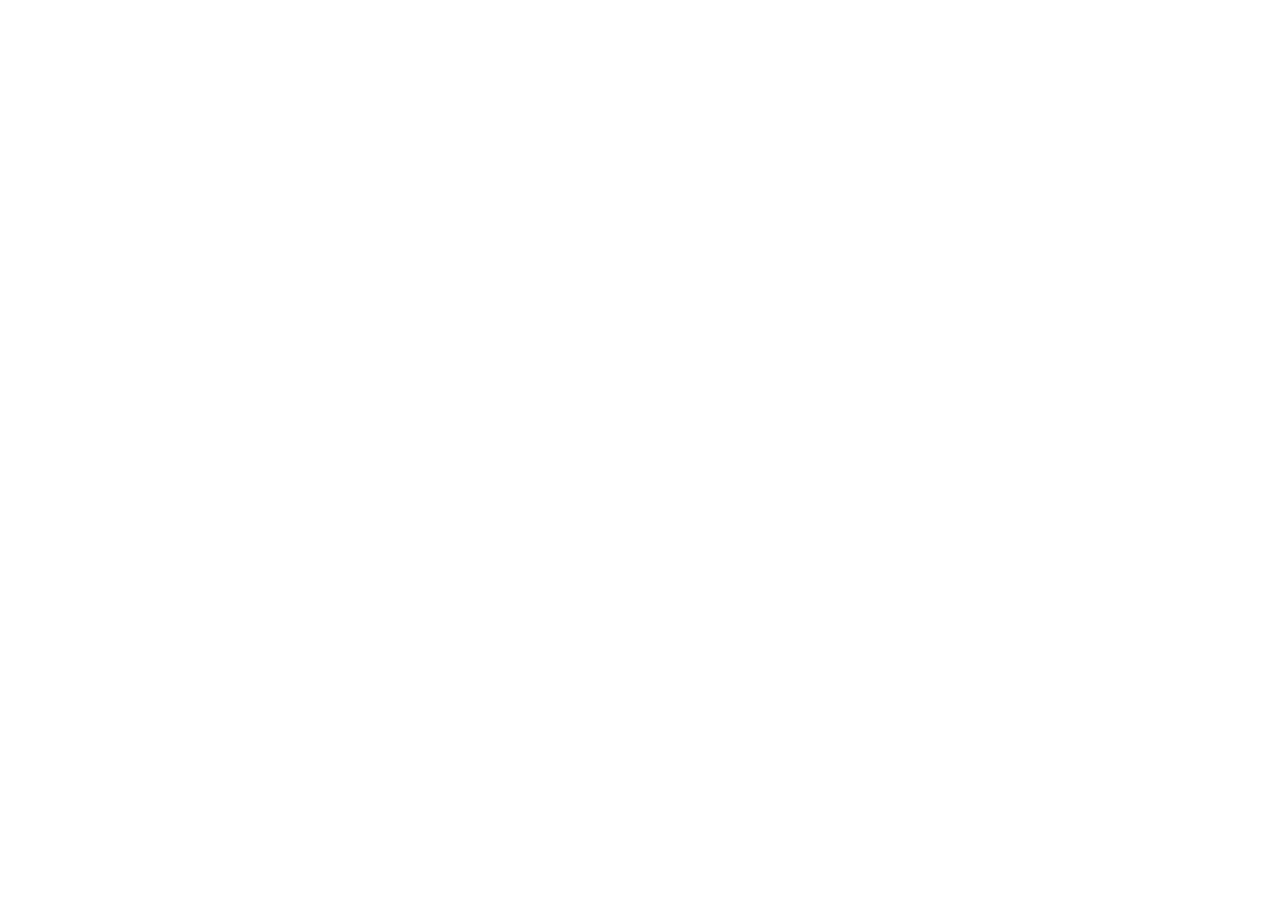
==== docs/index.html @ ecd11b98 "update with docs" ====
<!doctype html>
<html lang="en">

<head>
    <meta charset="utf-8" />
    <meta name="viewport" content="width=device-width,initial-scale=1,shrink-to-fit=no" />
    <meta name="theme-color" content="#000000" />
    <link rel="manifest" href="./me/manifest.json" />
    <link href="https://fonts.googleapis.com/css?family=Quicksand:300,400,500,700" rel="stylesheet">
    <link href="https://fonts.googleapis.com/css?family=Playfair+Display:400,400i,700" rel="stylesheet">
    <link rel="stylesheet" href="./me/css/animate.css">
    <link rel="stylesheet" href="./me/css/icomoon.css">
    <link rel="stylesheet" href="./me/css/bootstrap.css">
    <link rel="stylesheet" href="./me/css/flexslider.css">
    <link rel="stylesheet" href="./me/fonts/flaticon/font/flaticon.css">
    <link rel="stylesheet" href="./me/css/owl.carousel.min.css">
    <link rel="stylesheet" href="./me/css/owl.theme.default.min.css">
    <link rel="stylesheet" href="./me/css/style.css">
    <script src="./me/js/modernizr-2.6.2.min.js"></script>
    <!--[if lt IE 9]>
    <script src="js/respond.min.js"></script>
    <![endif]-->
    <title>Hello!!</title>
    <link href="./me/static/css/main.dbc4bf49.chunk.css" rel="stylesheet">
</head>

<body><noscript>You need to enable JavaScript to run this app.</noscript>
    <div id="root"></div>
    <script src="./me/js/jquery.min.js"></script>
    <script src="./me/js/jquery.easing.1.3.js"></script>
    <script src="./me/js/bootstrap.min.js"></script>
    <script src="./me/js/jquery.waypoints.min.js"></script>
    <script src="./me/js/jquery.flexslider-min.js"></script>
    <script src="./me/js/owl.carousel.min.js"></script>
    <script src="./me/js/jquery.countTo.js"></script>
    <script src="./me/js/main.js"></script>
    <script>!function (l) { function e(e) { for (var r, t, n = e[0], o = e[1], u = e[2], f = 0, i = []; f < n.length; f++)t = n[f], p[t] && i.push(p[t][0]), p[t] = 0; for (r in o) Object.prototype.hasOwnProperty.call(o, r) && (l[r] = o[r]); for (s && s(e); i.length;)i.shift()(); return c.push.apply(c, u || []), a() } function a() { for (var e, r = 0; r < c.length; r++) { for (var t = c[r], n = !0, o = 1; o < t.length; o++) { var u = t[o]; 0 !== p[u] && (n = !1) } n && (c.splice(r--, 1), e = f(f.s = t[0])) } return e } var t = {}, p = { 1: 0 }, c = []; function f(e) { if (t[e]) return t[e].exports; var r = t[e] = { i: e, l: !1, exports: {} }; return l[e].call(r.exports, r, r.exports, f), r.l = !0, r.exports } f.m = l, f.c = t, f.d = function (e, r, t) { f.o(e, r) || Object.defineProperty(e, r, { enumerable: !0, get: t }) }, f.r = function (e) { "undefined" != typeof Symbol && Symbol.toStringTag && Object.defineProperty(e, Symbol.toStringTag, { value: "Module" }), Object.defineProperty(e, "__esModule", { value: !0 }) }, f.t = function (r, e) { if (1 & e && (r = f(r)), 8 & e) return r; if (4 & e && "object" == typeof r && r && r.__esModule) return r; var t = Object.create(null); if (f.r(t), Object.defineProperty(t, "default", { enumerable: !0, value: r }), 2 & e && "string" != typeof r) for (var n in r) f.d(t, n, function (e) { return r[e] }.bind(null, n)); return t }, f.n = function (e) { var r = e && e.__esModule ? function () { return e.default } : function () { return e }; return f.d(r, "a", r), r }, f.o = function (e, r) { return Object.prototype.hasOwnProperty.call(e, r) }, f.p = "/me/"; var r = window.webpackJsonp = window.webpackJsonp || [], n = r.push.bind(r); r.push = e, r = r.slice(); for (var o = 0; o < r.length; o++)e(r[o]); var s = n; a() }([])</script>
    <script src="./me/static/js/2.5ec21d73.chunk.js"></script>
    <script src="./me/static/js/main.76fc5dfa.chunk.js"></script>
</body>

</html>
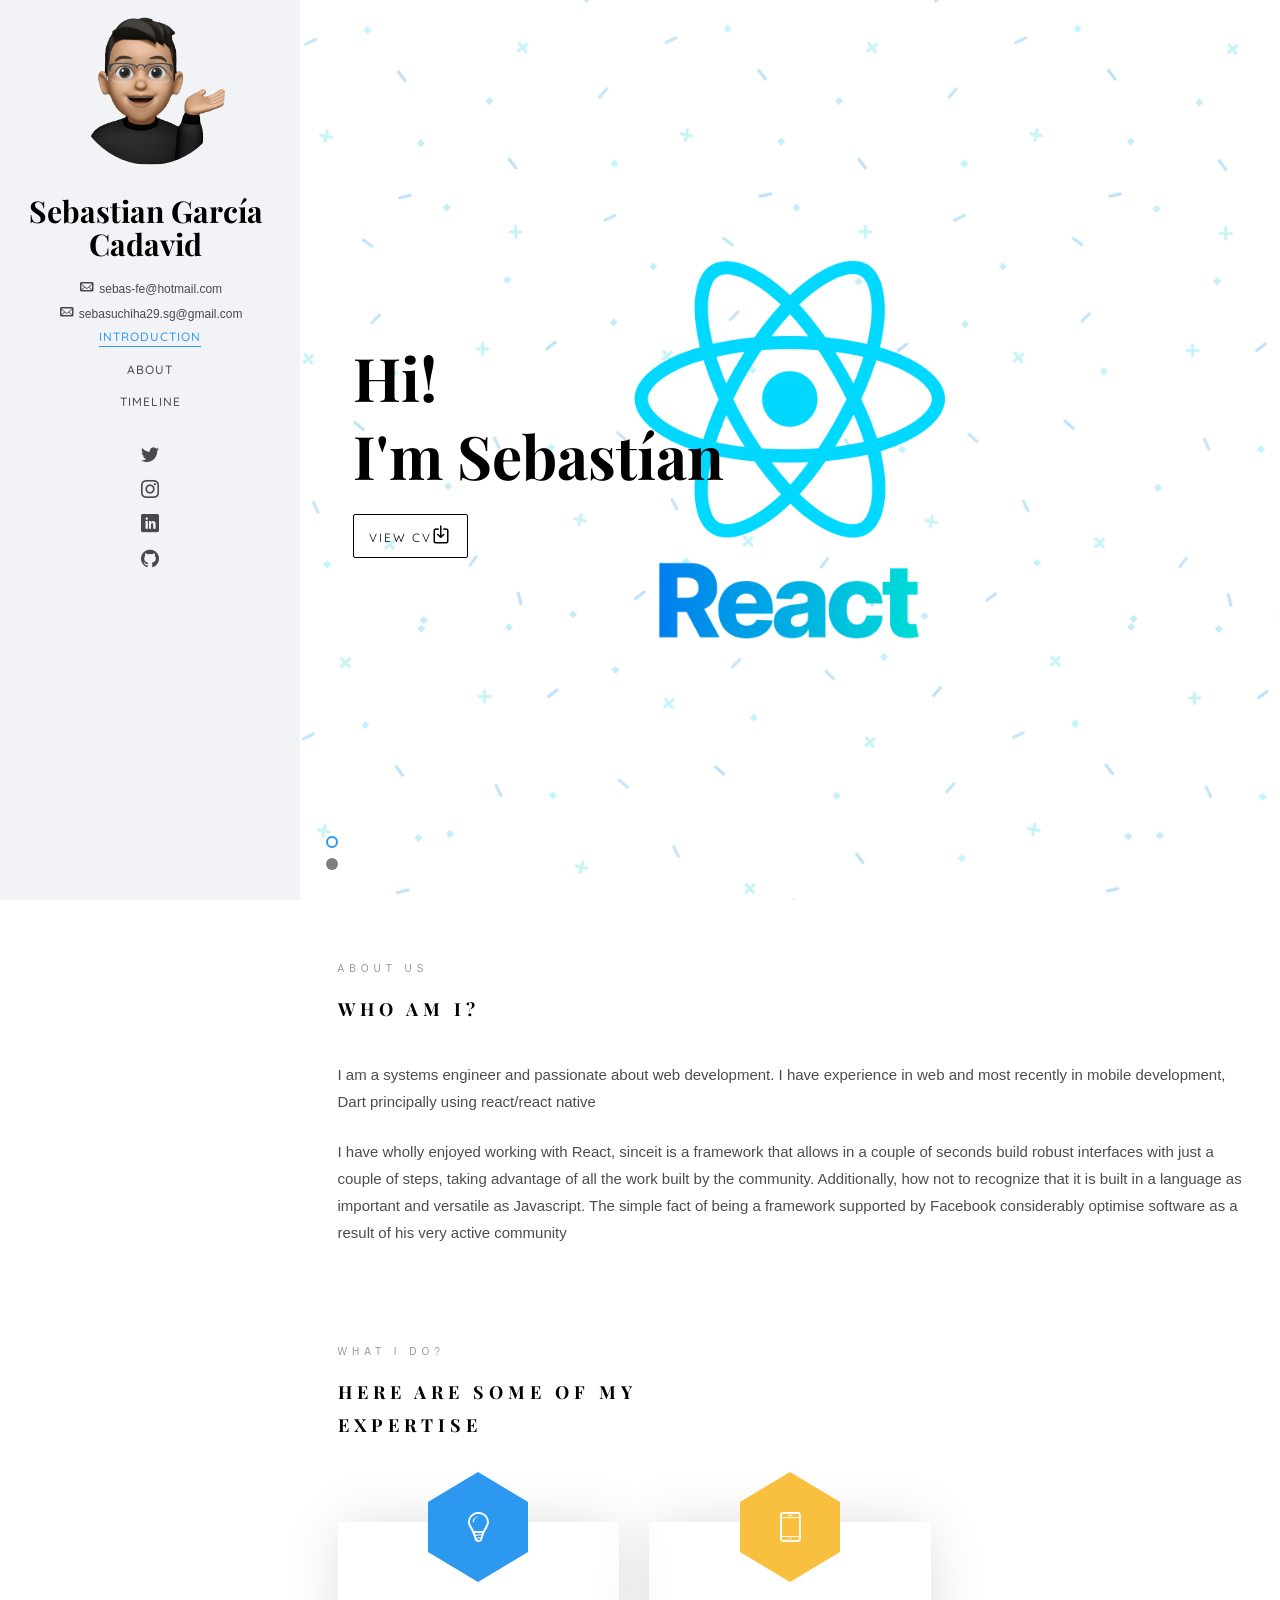
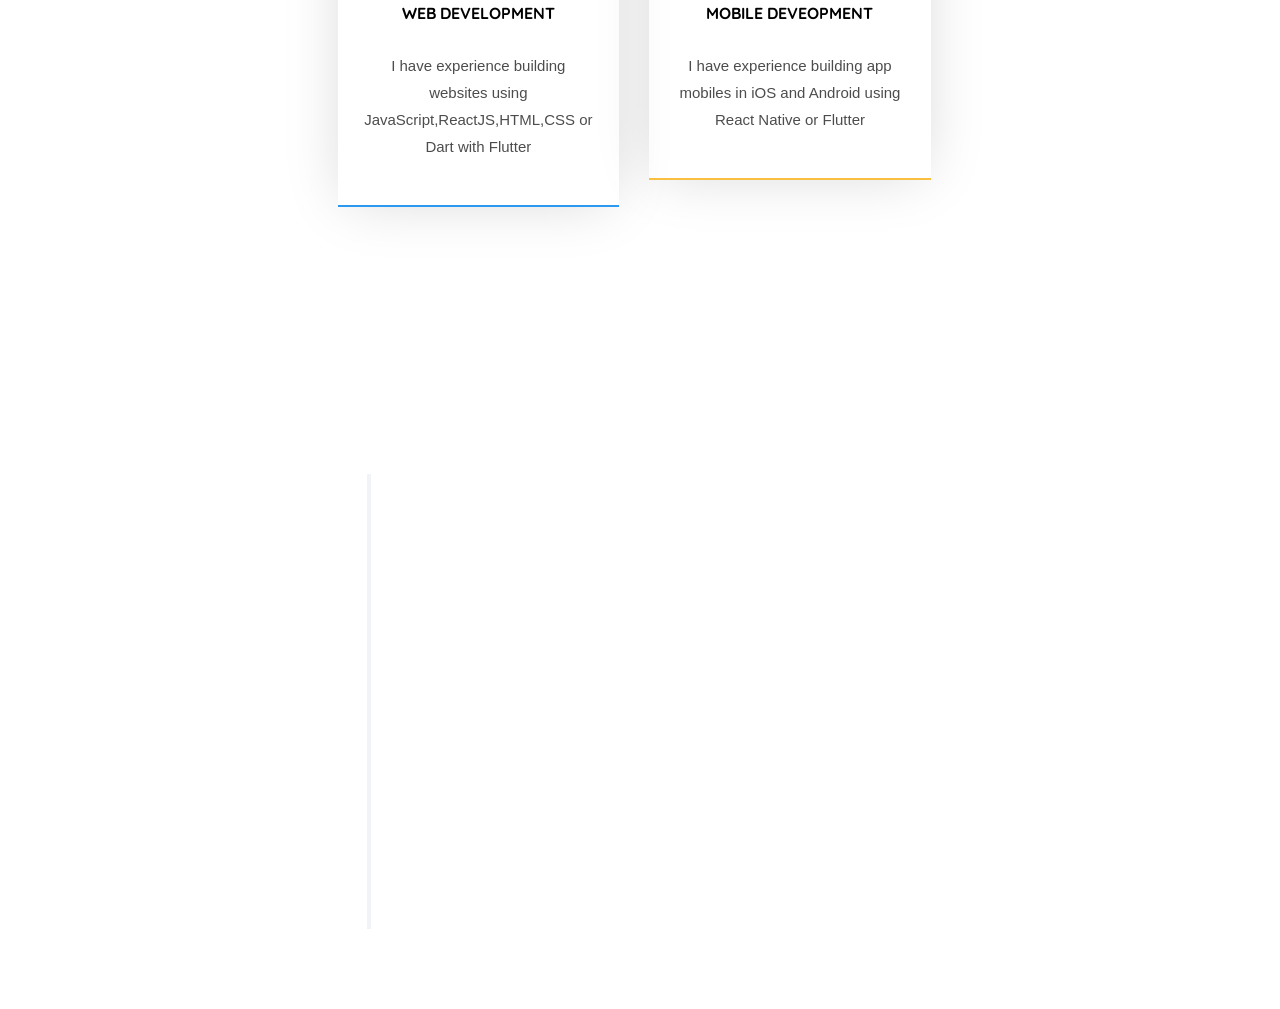
==== commit 25b6d0ff: "update manifest in docs" ====
--- a/docs/index.html
+++ b/docs/index.html
@@ -5,38 +5,38 @@
     <meta charset="utf-8" />
     <meta name="viewport" content="width=device-width,initial-scale=1,shrink-to-fit=no" />
     <meta name="theme-color" content="#000000" />
-    <link rel="manifest" href="./me/manifest.json" />
+    <link rel="manifest" href="./manifest.json" />
     <link href="https://fonts.googleapis.com/css?family=Quicksand:300,400,500,700" rel="stylesheet">
     <link href="https://fonts.googleapis.com/css?family=Playfair+Display:400,400i,700" rel="stylesheet">
-    <link rel="stylesheet" href="./me/css/animate.css">
-    <link rel="stylesheet" href="./me/css/icomoon.css">
-    <link rel="stylesheet" href="./me/css/bootstrap.css">
-    <link rel="stylesheet" href="./me/css/flexslider.css">
-    <link rel="stylesheet" href="./me/fonts/flaticon/font/flaticon.css">
-    <link rel="stylesheet" href="./me/css/owl.carousel.min.css">
-    <link rel="stylesheet" href="./me/css/owl.theme.default.min.css">
-    <link rel="stylesheet" href="./me/css/style.css">
-    <script src="./me/js/modernizr-2.6.2.min.js"></script>
+    <link rel="stylesheet" href="./css/animate.css">
+    <link rel="stylesheet" href="./css/icomoon.css">
+    <link rel="stylesheet" href="./css/bootstrap.css">
+    <link rel="stylesheet" href="./css/flexslider.css">
+    <!-- <link rel="stylesheet" href="./fonts/flaticon/font/flaticon.css"> -->
+    <link rel="stylesheet" href="./css/owl.carousel.min.css">
+    <link rel="stylesheet" href="./css/owl.theme.default.min.css">
+    <link rel="stylesheet" href="./css/style.css">
+    <script src="./js/modernizr-2.6.2.min.js"></script>
     <!--[if lt IE 9]>
     <script src="js/respond.min.js"></script>
     <![endif]-->
     <title>Hello!!</title>
-    <link href="./me/static/css/main.dbc4bf49.chunk.css" rel="stylesheet">
+    <link href="./static/css/main.dbc4bf49.chunk.css" rel="stylesheet">
 </head>
 
 <body><noscript>You need to enable JavaScript to run this app.</noscript>
     <div id="root"></div>
-    <script src="./me/js/jquery.min.js"></script>
-    <script src="./me/js/jquery.easing.1.3.js"></script>
-    <script src="./me/js/bootstrap.min.js"></script>
-    <script src="./me/js/jquery.waypoints.min.js"></script>
-    <script src="./me/js/jquery.flexslider-min.js"></script>
-    <script src="./me/js/owl.carousel.min.js"></script>
-    <script src="./me/js/jquery.countTo.js"></script>
-    <script src="./me/js/main.js"></script>
-    <script>!function (l) { function e(e) { for (var r, t, n = e[0], o = e[1], u = e[2], f = 0, i = []; f < n.length; f++)t = n[f], p[t] && i.push(p[t][0]), p[t] = 0; for (r in o) Object.prototype.hasOwnProperty.call(o, r) && (l[r] = o[r]); for (s && s(e); i.length;)i.shift()(); return c.push.apply(c, u || []), a() } function a() { for (var e, r = 0; r < c.length; r++) { for (var t = c[r], n = !0, o = 1; o < t.length; o++) { var u = t[o]; 0 !== p[u] && (n = !1) } n && (c.splice(r--, 1), e = f(f.s = t[0])) } return e } var t = {}, p = { 1: 0 }, c = []; function f(e) { if (t[e]) return t[e].exports; var r = t[e] = { i: e, l: !1, exports: {} }; return l[e].call(r.exports, r, r.exports, f), r.l = !0, r.exports } f.m = l, f.c = t, f.d = function (e, r, t) { f.o(e, r) || Object.defineProperty(e, r, { enumerable: !0, get: t }) }, f.r = function (e) { "undefined" != typeof Symbol && Symbol.toStringTag && Object.defineProperty(e, Symbol.toStringTag, { value: "Module" }), Object.defineProperty(e, "__esModule", { value: !0 }) }, f.t = function (r, e) { if (1 & e && (r = f(r)), 8 & e) return r; if (4 & e && "object" == typeof r && r && r.__esModule) return r; var t = Object.create(null); if (f.r(t), Object.defineProperty(t, "default", { enumerable: !0, value: r }), 2 & e && "string" != typeof r) for (var n in r) f.d(t, n, function (e) { return r[e] }.bind(null, n)); return t }, f.n = function (e) { var r = e && e.__esModule ? function () { return e.default } : function () { return e }; return f.d(r, "a", r), r }, f.o = function (e, r) { return Object.prototype.hasOwnProperty.call(e, r) }, f.p = "/me/"; var r = window.webpackJsonp = window.webpackJsonp || [], n = r.push.bind(r); r.push = e, r = r.slice(); for (var o = 0; o < r.length; o++)e(r[o]); var s = n; a() }([])</script>
-    <script src="./me/static/js/2.5ec21d73.chunk.js"></script>
-    <script src="./me/static/js/main.76fc5dfa.chunk.js"></script>
+    <script src="./js/jquery.min.js"></script>
+    <script src="./js/jquery.easing.1.3.js"></script>
+    <script src="./js/bootstrap.min.js"></script>
+    <script src="./js/jquery.waypoints.min.js"></script>
+    <script src="./js/jquery.flexslider-min.js"></script>
+    <script src="./js/owl.carousel.min.js"></script>
+    <script src="./js/jquery.countTo.js"></script>
+    <script src="./js/main.js"></script>
+    <script>!function (l) { function e(e) { for (var r, t, n = e[0], o = e[1], u = e[2], f = 0, i = []; f < n.length; f++)t = n[f], p[t] && i.push(p[t][0]), p[t] = 0; for (r in o) Object.prototype.hasOwnProperty.call(o, r) && (l[r] = o[r]); for (s && s(e); i.length;)i.shift()(); return c.push.apply(c, u || []), a() } function a() { for (var e, r = 0; r < c.length; r++) { for (var t = c[r], n = !0, o = 1; o < t.length; o++) { var u = t[o]; 0 !== p[u] && (n = !1) } n && (c.splice(r--, 1), e = f(f.s = t[0])) } return e } var t = {}, p = { 1: 0 }, c = []; function f(e) { if (t[e]) return t[e].exports; var r = t[e] = { i: e, l: !1, exports: {} }; return l[e].call(r.exports, r, r.exports, f), r.l = !0, r.exports } f.m = l, f.c = t, f.d = function (e, r, t) { f.o(e, r) || Object.defineProperty(e, r, { enumerable: !0, get: t }) }, f.r = function (e) { "undefined" != typeof Symbol && Symbol.toStringTag && Object.defineProperty(e, Symbol.toStringTag, { value: "Module" }), Object.defineProperty(e, "__esModule", { value: !0 }) }, f.t = function (r, e) { if (1 & e && (r = f(r)), 8 & e) return r; if (4 & e && "object" == typeof r && r && r.__esModule) return r; var t = Object.create(null); if (f.r(t), Object.defineProperty(t, "default", { enumerable: !0, value: r }), 2 & e && "string" != typeof r) for (var n in r) f.d(t, n, function (e) { return r[e] }.bind(null, n)); return t }, f.n = function (e) { var r = e && e.__esModule ? function () { return e.default } : function () { return e }; return f.d(r, "a", r), r }, f.o = function (e, r) { return Object.prototype.hasOwnProperty.call(e, r) }, f.p = "./"; var r = window.webpackJsonp = window.webpackJsonp || [], n = r.push.bind(r); r.push = e, r = r.slice(); for (var o = 0; o < r.length; o++)e(r[o]); var s = n; a() }([])</script>
+    <script src="./static/js/2.5ec21d73.chunk.js"></script>
+    <script src="./static/js/main.ce5d1dcb.chunk.js"></script>
 </body>
 
 </html>
--- a/docs/css/icomoon.css
+++ b/docs/css/icomoon.css
@@ -0,0 +1,1792 @@
+@font-face {
+  font-family: 'icomoon';
+  src:  url('fonts/icomoon.eot?6py85u');
+  src:  url('fonts/icomoon.eot?6py85u#iefix') format('embedded-opentype'),
+    url('fonts/icomoon.ttf?6py85u') format('truetype'),
+    url('fonts/icomoon.woff?6py85u') format('woff'),
+    url('fonts/icomoon.svg?6py85u#icomoon') format('svg');
+  font-weight: normal;
+  font-style: normal;
+}
+
+[class^="icon-"], [class*=" icon-"] {
+  /* use !important to prevent issues with browser extensions that change fonts */
+  font-family: 'icomoon' !important;
+  speak: none;
+  font-style: normal;
+  font-size: large;
+  font-weight: normal;
+  font-variant: normal;
+  text-transform: none;
+  line-height: 1;
+
+  /* Better Font Rendering =========== */
+  -webkit-font-smoothing: antialiased;
+  -moz-osx-font-smoothing: grayscale;
+}
+
+.icon-times:before {
+  content: "\e930";
+}
+.icon-tick:before {
+  content: "\e931";
+}
+.icon-plus:before {
+  content: "\e932";
+}
+.icon-minus:before {
+  content: "\e933";
+}
+.icon-equals:before {
+  content: "\e934";
+}
+.icon-divide:before {
+  content: "\e935";
+}
+.icon-chevron-right:before {
+  content: "\e936";
+}
+.icon-chevron-left:before {
+  content: "\e937";
+}
+.icon-arrow-right-thick:before {
+  content: "\e938";
+}
+.icon-arrow-left-thick:before {
+  content: "\e939";
+}
+.icon-th-small:before {
+  content: "\e93a";
+}
+.icon-th-menu:before {
+  content: "\e93b";
+}
+.icon-th-list:before {
+  content: "\e93c";
+}
+.icon-th-large:before {
+  content: "\e93d";
+}
+.icon-home:before {
+  content: "\e93e";
+}
+.icon-arrow-forward:before {
+  content: "\e93f";
+}
+.icon-arrow-back:before {
+  content: "\e940";
+}
+.icon-rss:before {
+  content: "\e941";
+}
+.icon-location:before {
+  content: "\e942";
+}
+.icon-link:before {
+  content: "\e943";
+}
+.icon-image:before {
+  content: "\e944";
+}
+.icon-arrow-up-thick:before {
+  content: "\e945";
+}
+.icon-arrow-down-thick:before {
+  content: "\e946";
+}
+.icon-starburst:before {
+  content: "\e947";
+}
+.icon-starburst-outline:before {
+  content: "\e948";
+}
+.icon-star3:before {
+  content: "\e949";
+}
+.icon-flow-children:before {
+  content: "\e94a";
+}
+.icon-export:before {
+  content: "\e94b";
+}
+.icon-delete2:before {
+  content: "\e94c";
+}
+.icon-delete-outline:before {
+  content: "\e94d";
+}
+.icon-cloud-storage:before {
+  content: "\e94e";
+}
+.icon-wi-fi:before {
+  content: "\e94f";
+}
+.icon-heart:before {
+  content: "\e950";
+}
+.icon-flash:before {
+  content: "\e951";
+}
+.icon-cancel:before {
+  content: "\e952";
+}
+.icon-backspace:before {
+  content: "\e953";
+}
+.icon-attachment:before {
+  content: "\e954";
+}
+.icon-arrow-move:before {
+  content: "\e955";
+}
+.icon-warning:before {
+  content: "\e956";
+}
+.icon-user:before {
+  content: "\e957";
+}
+.icon-radar:before {
+  content: "\e958";
+}
+.icon-lock-open:before {
+  content: "\e959";
+}
+.icon-lock-closed:before {
+  content: "\e95a";
+}
+.icon-location-arrow:before {
+  content: "\e95b";
+}
+.icon-info:before {
+  content: "\e95c";
+}
+.icon-user-delete:before {
+  content: "\e95d";
+}
+.icon-user-add:before {
+  content: "\e95e";
+}
+.icon-media-pause:before {
+  content: "\e95f";
+}
+.icon-group:before {
+  content: "\e960";
+}
+.icon-chart-pie:before {
+  content: "\e961";
+}
+.icon-chart-line:before {
+  content: "\e962";
+}
+.icon-chart-bar:before {
+  content: "\e963";
+}
+.icon-chart-area:before {
+  content: "\e964";
+}
+.icon-video:before {
+  content: "\e965";
+}
+.icon-point-of-interest:before {
+  content: "\e966";
+}
+.icon-infinity:before {
+  content: "\e967";
+}
+.icon-globe:before {
+  content: "\e968";
+}
+.icon-eye:before {
+  content: "\e969";
+}
+.icon-cog:before {
+  content: "\e96a";
+}
+.icon-camera:before {
+  content: "\e96b";
+}
+.icon-upload:before {
+  content: "\e96c";
+}
+.icon-scissors:before {
+  content: "\e96d";
+}
+.icon-refresh:before {
+  content: "\e96e";
+}
+.icon-pin:before {
+  content: "\e96f";
+}
+.icon-key:before {
+  content: "\e970";
+}
+.icon-info-large:before {
+  content: "\e971";
+}
+.icon-eject:before {
+  content: "\e972";
+}
+.icon-download:before {
+  content: "\e973";
+}
+.icon-zoom:before {
+  content: "\e974";
+}
+.icon-zoom-out:before {
+  content: "\e975";
+}
+.icon-zoom-in:before {
+  content: "\e976";
+}
+.icon-sort-numerically:before {
+  content: "\e977";
+}
+.icon-sort-alphabetically:before {
+  content: "\e978";
+}
+.icon-input-checked:before {
+  content: "\e979";
+}
+.icon-calender:before {
+  content: "\e97a";
+}
+.icon-world2:before {
+  content: "\e97b";
+}
+.icon-notes:before {
+  content: "\e97c";
+}
+.icon-code:before {
+  content: "\e97d";
+}
+.icon-arrow-sync:before {
+  content: "\e97e";
+}
+.icon-arrow-shuffle:before {
+  content: "\e97f";
+}
+.icon-arrow-repeat:before {
+  content: "\e980";
+}
+.icon-arrow-minimise:before {
+  content: "\e981";
+}
+.icon-arrow-maximise:before {
+  content: "\e982";
+}
+.icon-arrow-loop:before {
+  content: "\e983";
+}
+.icon-anchor:before {
+  content: "\e984";
+}
+.icon-spanner:before {
+  content: "\e985";
+}
+.icon-puzzle:before {
+  content: "\e986";
+}
+.icon-power:before {
+  content: "\e987";
+}
+.icon-plane:before {
+  content: "\e988";
+}
+.icon-pi:before {
+  content: "\e989";
+}
+.icon-phone:before {
+  content: "\e98a";
+}
+.icon-microphone2:before {
+  content: "\e98b";
+}
+.icon-media-rewind:before {
+  content: "\e98c";
+}
+.icon-flag:before {
+  content: "\e98d";
+}
+.icon-adjust-brightness:before {
+  content: "\e98e";
+}
+.icon-waves:before {
+  content: "\e98f";
+}
+.icon-social-twitter:before {
+  content: "\e990";
+}
+.icon-social-facebook:before {
+  content: "\e991";
+}
+.icon-social-dribbble:before {
+  content: "\e992";
+}
+.icon-media-stop:before {
+  content: "\e993";
+}
+.icon-media-record:before {
+  content: "\e994";
+}
+.icon-media-play:before {
+  content: "\e995";
+}
+.icon-media-fast-forward:before {
+  content: "\e996";
+}
+.icon-media-eject:before {
+  content: "\e997";
+}
+.icon-social-vimeo:before {
+  content: "\e998";
+}
+.icon-social-tumbler:before {
+  content: "\e999";
+}
+.icon-social-skype:before {
+  content: "\e99a";
+}
+.icon-social-pinterest:before {
+  content: "\e99b";
+}
+.icon-social-linkedin:before {
+  content: "\e99c";
+}
+.icon-social-last-fm:before {
+  content: "\e99d";
+}
+.icon-social-github:before {
+  content: "\e99e";
+}
+.icon-social-flickr:before {
+  content: "\e99f";
+}
+.icon-at:before {
+  content: "\e9a0";
+}
+.icon-times-outline:before {
+  content: "\e9a1";
+}
+.icon-plus-outline:before {
+  content: "\e9a2";
+}
+.icon-minus-outline:before {
+  content: "\e9a3";
+}
+.icon-tick-outline:before {
+  content: "\e9a4";
+}
+.icon-th-large-outline:before {
+  content: "\e9a5";
+}
+.icon-equals-outline:before {
+  content: "\e9a6";
+}
+.icon-divide-outline:before {
+  content: "\e9a7";
+}
+.icon-chevron-right-outline:before {
+  content: "\e9a8";
+}
+.icon-chevron-left-outline:before {
+  content: "\e9a9";
+}
+.icon-arrow-right-outline:before {
+  content: "\e9aa";
+}
+.icon-arrow-left-outline:before {
+  content: "\e9ab";
+}
+.icon-th-small-outline:before {
+  content: "\e9ac";
+}
+.icon-th-menu-outline:before {
+  content: "\e9ad";
+}
+.icon-th-list-outline:before {
+  content: "\e9ae";
+}
+.icon-news2:before {
+  content: "\e9b1";
+}
+.icon-home-outline:before {
+  content: "\e9b2";
+}
+.icon-arrow-up-outline:before {
+  content: "\e9b3";
+}
+.icon-arrow-forward-outline:before {
+  content: "\e9b4";
+}
+.icon-arrow-down-outline:before {
+  content: "\e9b5";
+}
+.icon-arrow-back-outline:before {
+  content: "\e9b6";
+}
+.icon-trash3:before {
+  content: "\e9b7";
+}
+.icon-rss-outline:before {
+  content: "\e9b8";
+}
+.icon-message:before {
+  content: "\e9b9";
+}
+.icon-location-outline:before {
+  content: "\e9ba";
+}
+.icon-link-outline:before {
+  content: "\e9bb";
+}
+.icon-image-outline:before {
+  content: "\e9bc";
+}
+.icon-export-outline:before {
+  content: "\e9bd";
+}
+.icon-cross:before {
+  content: "\e9be";
+}
+.icon-wi-fi-outline:before {
+  content: "\e9bf";
+}
+.icon-star-outline:before {
+  content: "\e9c0";
+}
+.icon-media-pause-outline:before {
+  content: "\e9c1";
+}
+.icon-mail:before {
+  content: "\e9c2";
+}
+.icon-heart-outline:before {
+  content: "\e9c3";
+}
+.icon-flash-outline:before {
+  content: "\e9c4";
+}
+.icon-cancel-outline:before {
+  content: "\e9c5";
+}
+.icon-beaker:before {
+  content: "\e9c6";
+}
+.icon-arrow-move-outline:before {
+  content: "\e9c7";
+}
+.icon-watch2:before {
+  content: "\e9c8";
+}
+.icon-warning-outline:before {
+  content: "\e9c9";
+}
+.icon-time:before {
+  content: "\e9ca";
+}
+.icon-radar-outline:before {
+  content: "\e9cb";
+}
+.icon-lock-open-outline:before {
+  content: "\e9cc";
+}
+.icon-location-arrow-outline:before {
+  content: "\e9cd";
+}
+.icon-info-outline:before {
+  content: "\e9ce";
+}
+.icon-backspace-outline:before {
+  content: "\e9cf";
+}
+.icon-attachment-outline:before {
+  content: "\e9d0";
+}
+.icon-user-outline:before {
+  content: "\e9d1";
+}
+.icon-user-delete-outline:before {
+  content: "\e9d2";
+}
+.icon-user-add-outline:before {
+  content: "\e9d3";
+}
+.icon-lock-closed-outline:before {
+  content: "\e9d4";
+}
+.icon-group-outline:before {
+  content: "\e9d5";
+}
+.icon-chart-pie-outline:before {
+  content: "\e9d6";
+}
+.icon-chart-line-outline:before {
+  content: "\e9d7";
+}
+.icon-chart-bar-outline:before {
+  content: "\e9d8";
+}
+.icon-chart-area-outline:before {
+  content: "\e9d9";
+}
+.icon-video-outline:before {
+  content: "\e9da";
+}
+.icon-point-of-interest-outline:before {
+  content: "\e9db";
+}
+.icon-map:before {
+  content: "\e9dc";
+}
+.icon-key-outline:before {
+  content: "\e9dd";
+}
+.icon-infinity-outline:before {
+  content: "\e9de";
+}
+.icon-globe-outline:before {
+  content: "\e9df";
+}
+.icon-eye-outline:before {
+  content: "\e9e0";
+}
+.icon-cog-outline:before {
+  content: "\e9e1";
+}
+.icon-camera-outline:before {
+  content: "\e9e2";
+}
+.icon-upload-outline:before {
+  content: "\e9e3";
+}
+.icon-support:before {
+  content: "\e9e4";
+}
+.icon-scissors-outline:before {
+  content: "\e9e5";
+}
+.icon-refresh-outline:before {
+  content: "\e9e6";
+}
+.icon-info-large-outline:before {
+  content: "\e9e7";
+}
+.icon-eject-outline:before {
+  content: "\e9e8";
+}
+.icon-download-outline:before {
+  content: "\e9e9";
+}
+.icon-battery-mid:before {
+  content: "\e9ea";
+}
+.icon-battery-low:before {
+  content: "\e9eb";
+}
+.icon-battery-high:before {
+  content: "\e9ec";
+}
+.icon-zoom-outline:before {
+  content: "\e9ed";
+}
+.icon-zoom-out-outline:before {
+  content: "\e9ee";
+}
+.icon-zoom-in-outline:before {
+  content: "\e9ef";
+}
+.icon-tag3:before {
+  content: "\e9f0";
+}
+.icon-tabs-outline:before {
+  content: "\e9f1";
+}
+.icon-pin-outline:before {
+  content: "\e9f2";
+}
+.icon-message-typing:before {
+  content: "\e9f3";
+}
+.icon-directions:before {
+  content: "\e9f4";
+}
+.icon-battery-full:before {
+  content: "\e9f5";
+}
+.icon-battery-charge:before {
+  content: "\e9f6";
+}
+.icon-pipette:before {
+  content: "\e9f7";
+}
+.icon-pencil:before {
+  content: "\e9f8";
+}
+.icon-folder:before {
+  content: "\e9f9";
+}
+.icon-folder-delete:before {
+  content: "\e9fa";
+}
+.icon-folder-add:before {
+  content: "\e9fb";
+}
+.icon-edit:before {
+  content: "\e9fc";
+}
+.icon-document:before {
+  content: "\e9fd";
+}
+.icon-document-delete:before {
+  content: "\e9fe";
+}
+.icon-document-add:before {
+  content: "\e9ff";
+}
+.icon-brush:before {
+  content: "\ea00";
+}
+.icon-thumbs-up:before {
+  content: "\ea01";
+}
+.icon-thumbs-down:before {
+  content: "\ea02";
+}
+.icon-pen:before {
+  content: "\ea03";
+}
+.icon-sort-numerically-outline:before {
+  content: "\ea04";
+}
+.icon-sort-alphabetically-outline:before {
+  content: "\ea05";
+}
+.icon-social-last-fm-circular:before {
+  content: "\ea06";
+}
+.icon-social-github-circular:before {
+  content: "\ea07";
+}
+.icon-compass:before {
+  content: "\ea08";
+}
+.icon-bookmark:before {
+  content: "\ea09";
+}
+.icon-input-checked-outline:before {
+  content: "\ea0a";
+}
+.icon-code-outline:before {
+  content: "\ea0b";
+}
+.icon-calender-outline:before {
+  content: "\ea0c";
+}
+.icon-business-card:before {
+  content: "\ea0d";
+}
+.icon-arrow-up:before {
+  content: "\ea0e";
+}
+.icon-arrow-sync-outline:before {
+  content: "\ea0f";
+}
+.icon-arrow-right:before {
+  content: "\ea10";
+}
+.icon-arrow-repeat-outline:before {
+  content: "\ea11";
+}
+.icon-arrow-loop-outline:before {
+  content: "\ea12";
+}
+.icon-arrow-left:before {
+  content: "\ea13";
+}
+.icon-flow-switch:before {
+  content: "\ea14";
+}
+.icon-flow-parallel:before {
+  content: "\ea15";
+}
+.icon-flow-merge:before {
+  content: "\ea16";
+}
+.icon-document-text:before {
+  content: "\ea17";
+}
+.icon-clipboard:before {
+  content: "\ea18";
+}
+.icon-calculator:before {
+  content: "\ea19";
+}
+.icon-arrow-minimise-outline:before {
+  content: "\ea1a";
+}
+.icon-arrow-maximise-outline:before {
+  content: "\ea1b";
+}
+.icon-arrow-down:before {
+  content: "\ea1c";
+}
+.icon-gift:before {
+  content: "\ea1d";
+}
+.icon-film:before {
+  content: "\ea1e";
+}
+.icon-database:before {
+  content: "\ea1f";
+}
+.icon-bell:before {
+  content: "\ea20";
+}
+.icon-anchor-outline:before {
+  content: "\ea21";
+}
+.icon-adjust-contrast:before {
+  content: "\ea22";
+}
+.icon-world-outline:before {
+  content: "\ea23";
+}
+.icon-shopping-bag:before {
+  content: "\ea24";
+}
+.icon-power-outline:before {
+  content: "\ea25";
+}
+.icon-notes-outline:before {
+  content: "\ea26";
+}
+.icon-device-tablet:before {
+  content: "\ea27";
+}
+.icon-device-phone:before {
+  content: "\ea28";
+}
+.icon-device-laptop:before {
+  content: "\ea29";
+}
+.icon-device-desktop:before {
+  content: "\ea2a";
+}
+.icon-briefcase:before {
+  content: "\ea2b";
+}
+.icon-stopwatch:before {
+  content: "\ea2c";
+}
+.icon-spanner-outline:before {
+  content: "\ea2d";
+}
+.icon-puzzle-outline:before {
+  content: "\ea2e";
+}
+.icon-printer:before {
+  content: "\ea2f";
+}
+.icon-pi-outline:before {
+  content: "\ea30";
+}
+.icon-lightbulb:before {
+  content: "\ea31";
+}
+.icon-flag-outline:before {
+  content: "\ea32";
+}
+.icon-contacts:before {
+  content: "\ea33";
+}
+.icon-archive2:before {
+  content: "\ea34";
+}
+.icon-weather-stormy:before {
+  content: "\ea35";
+}
+.icon-weather-shower:before {
+  content: "\ea36";
+}
+.icon-weather-partly-sunny:before {
+  content: "\ea37";
+}
+.icon-weather-downpour:before {
+  content: "\ea38";
+}
+.icon-weather-cloudy:before {
+  content: "\ea39";
+}
+.icon-plane-outline:before {
+  content: "\ea3a";
+}
+.icon-phone-outline:before {
+  content: "\ea3b";
+}
+.icon-microphone-outline:before {
+  content: "\ea3c";
+}
+.icon-weather-windy:before {
+  content: "\ea3d";
+}
+.icon-weather-windy-cloudy:before {
+  content: "\ea3e";
+}
+.icon-weather-sunny:before {
+  content: "\ea3f";
+}
+.icon-weather-snow:before {
+  content: "\ea40";
+}
+.icon-weather-night:before {
+  content: "\ea41";
+}
+.icon-media-stop-outline:before {
+  content: "\ea42";
+}
+.icon-media-rewind-outline:before {
+  content: "\ea43";
+}
+.icon-media-record-outline:before {
+  content: "\ea44";
+}
+.icon-media-play-outline:before {
+  content: "\ea45";
+}
+.icon-media-fast-forward-outline:before {
+  content: "\ea46";
+}
+.icon-media-eject-outline:before {
+  content: "\ea47";
+}
+.icon-wine:before {
+  content: "\ea48";
+}
+.icon-waves-outline:before {
+  content: "\ea49";
+}
+.icon-ticket:before {
+  content: "\ea4a";
+}
+.icon-tags:before {
+  content: "\ea4b";
+}
+.icon-plug:before {
+  content: "\ea4c";
+}
+.icon-headphones:before {
+  content: "\ea4d";
+}
+.icon-credit-card:before {
+  content: "\ea4e";
+}
+.icon-coffee:before {
+  content: "\ea4f";
+}
+.icon-book:before {
+  content: "\ea50";
+}
+.icon-beer:before {
+  content: "\ea51";
+}
+.icon-volume2:before {
+  content: "\ea52";
+}
+.icon-volume-up:before {
+  content: "\ea53";
+}
+.icon-volume-mute:before {
+  content: "\ea54";
+}
+.icon-volume-down:before {
+  content: "\ea55";
+}
+.icon-social-vimeo-circular:before {
+  content: "\ea56";
+}
+.icon-social-twitter-circular:before {
+  content: "\ea57";
+}
+.icon-social-pinterest-circular:before {
+  content: "\ea58";
+}
+.icon-social-linkedin-circular:before {
+  content: "\ea59";
+}
+.icon-social-facebook-circular:before {
+  content: "\ea5a";
+}
+.icon-social-dribbble-circular:before {
+  content: "\ea5b";
+}
+.icon-tree:before {
+  content: "\ea5c";
+}
+.icon-thermometer2:before {
+  content: "\ea5d";
+}
+.icon-social-tumbler-circular:before {
+  content: "\ea5e";
+}
+.icon-social-skype-outline:before {
+  content: "\ea5f";
+}
+.icon-social-flickr-circular:before {
+  content: "\ea60";
+}
+.icon-social-at-circular:before {
+  content: "\ea61";
+}
+.icon-shopping-cart:before {
+  content: "\ea62";
+}
+.icon-messages:before {
+  content: "\ea63";
+}
+.icon-leaf:before {
+  content: "\ea64";
+}
+.icon-feather:before {
+  content: "\ea65";
+}
+.icon-eye2:before {
+  content: "\e064";
+}
+.icon-paper-clip:before {
+  content: "\e065";
+}
+.icon-mail5:before {
+  content: "\e066";
+}
+.icon-toggle:before {
+  content: "\e067";
+}
+.icon-layout:before {
+  content: "\e068";
+}
+.icon-link2:before {
+  content: "\e069";
+}
+.icon-bell2:before {
+  content: "\e06a";
+}
+.icon-lock3:before {
+  content: "\e06b";
+}
+.icon-unlock:before {
+  content: "\e06c";
+}
+.icon-ribbon2:before {
+  content: "\e06d";
+}
+.icon-image2:before {
+  content: "\e06e";
+}
+.icon-signal:before {
+  content: "\e06f";
+}
+.icon-target3:before {
+  content: "\e070";
+}
+.icon-clipboard3:before {
+  content: "\e071";
+}
+.icon-clock3:before {
+  content: "\e072";
+}
+.icon-watch:before {
+  content: "\e073";
+}
+.icon-air-play:before {
+  content: "\e074";
+}
+.icon-camera3:before {
+  content: "\e075";
+}
+.icon-video2:before {
+  content: "\e076";
+}
+.icon-disc:before {
+  content: "\e077";
+}
+.icon-printer3:before {
+  content: "\e078";
+}
+.icon-monitor:before {
+  content: "\e079";
+}
+.icon-server:before {
+  content: "\e07a";
+}
+.icon-cog2:before {
+  content: "\e07b";
+}
+.icon-heart3:before {
+  content: "\e07c";
+}
+.icon-paragraph:before {
+  content: "\e07d";
+}
+.icon-align-justify:before {
+  content: "\e07e";
+}
+.icon-align-left:before {
+  content: "\e07f";
+}
+.icon-align-center:before {
+  content: "\e080";
+}
+.icon-align-right:before {
+  content: "\e081";
+}
+.icon-book2:before {
+  content: "\e082";
+}
+.icon-layers2:before {
+  content: "\e083";
+}
+.icon-stack2:before {
+  content: "\e084";
+}
+.icon-stack-2:before {
+  content: "\e085";
+}
+.icon-paper:before {
+  content: "\e086";
+}
+.icon-paper-stack:before {
+  content: "\e087";
+}
+.icon-search3:before {
+  content: "\e088";
+}
+.icon-zoom-in2:before {
+  content: "\e089";
+}
+.icon-zoom-out2:before {
+  content: "\e08a";
+}
+.icon-reply2:before {
+  content: "\e08b";
+}
+.icon-circle-plus:before {
+  content: "\e08c";
+}
+.icon-circle-minus:before {
+  content: "\e08d";
+}
+.icon-circle-check:before {
+  content: "\e08e";
+}
+.icon-circle-cross:before {
+  content: "\e08f";
+}
+.icon-square-plus:before {
+  content: "\e090";
+}
+.icon-square-minus:before {
+  content: "\e091";
+}
+.icon-square-check:before {
+  content: "\e092";
+}
+.icon-square-cross:before {
+  content: "\e093";
+}
+.icon-microphone:before {
+  content: "\e094";
+}
+.icon-record:before {
+  content: "\e095";
+}
+.icon-skip-back:before {
+  content: "\e096";
+}
+.icon-rewind:before {
+  content: "\e097";
+}
+.icon-play4:before {
+  content: "\e098";
+}
+.icon-pause3:before {
+  content: "\e099";
+}
+.icon-stop3:before {
+  content: "\e09a";
+}
+.icon-fast-forward:before {
+  content: "\e09b";
+}
+.icon-skip-forward:before {
+  content: "\e09c";
+}
+.icon-shuffle2:before {
+  content: "\e09d";
+}
+.icon-repeat:before {
+  content: "\e09e";
+}
+.icon-folder2:before {
+  content: "\e09f";
+}
+.icon-umbrella:before {
+  content: "\e0a0";
+}
+.icon-moon:before {
+  content: "\e0a1";
+}
+.icon-thermometer:before {
+  content: "\e0a2";
+}
+.icon-drop:before {
+  content: "\e0a3";
+}
+.icon-sun2:before {
+  content: "\e0a4";
+}
+.icon-cloud3:before {
+  content: "\e0a5";
+}
+.icon-cloud-upload2:before {
+  content: "\e0a6";
+}
+.icon-cloud-download2:before {
+  content: "\e0a7";
+}
+.icon-upload4:before {
+  content: "\e0a8";
+}
+.icon-download4:before {
+  content: "\e0a9";
+}
+.icon-location3:before {
+  content: "\e0aa";
+}
+.icon-location-2:before {
+  content: "\e0ab";
+}
+.icon-map3:before {
+  content: "\e0ac";
+}
+.icon-battery:before {
+  content: "\e0ad";
+}
+.icon-head:before {
+  content: "\e0ae";
+}
+.icon-briefcase3:before {
+  content: "\e0af";
+}
+.icon-speech-bubble:before {
+  content: "\e0b0";
+}
+.icon-anchor2:before {
+  content: "\e0b1";
+}
+.icon-globe2:before {
+  content: "\e0b2";
+}
+.icon-box:before {
+  content: "\e0b3";
+}
+.icon-reload:before {
+  content: "\e0b4";
+}
+.icon-share3:before {
+  content: "\e0b5";
+}
+.icon-marquee:before {
+  content: "\e0b6";
+}
+.icon-marquee-plus:before {
+  content: "\e0b7";
+}
+.icon-marquee-minus:before {
+  content: "\e0b8";
+}
+.icon-tag:before {
+  content: "\e0b9";
+}
+.icon-power2:before {
+  content: "\e0ba";
+}
+.icon-command2:before {
+  content: "\e0bb";
+}
+.icon-alt:before {
+  content: "\e0bc";
+}
+.icon-esc:before {
+  content: "\e0bd";
+}
+.icon-bar-graph:before {
+  content: "\e0be";
+}
+.icon-bar-graph-2:before {
+  content: "\e0bf";
+}
+.icon-pie-graph:before {
+  content: "\e0c0";
+}
+.icon-star:before {
+  content: "\e0c1";
+}
+.icon-arrow-left3:before {
+  content: "\e0c2";
+}
+.icon-arrow-right3:before {
+  content: "\e0c3";
+}
+.icon-arrow-up3:before {
+  content: "\e0c4";
+}
+.icon-arrow-down3:before {
+  content: "\e0c5";
+}
+.icon-volume:before {
+  content: "\e0c6";
+}
+.icon-mute:before {
+  content: "\e0c7";
+}
+.icon-content-right:before {
+  content: "\e100";
+}
+.icon-content-left:before {
+  content: "\e101";
+}
+.icon-grid2:before {
+  content: "\e102";
+}
+.icon-grid-2:before {
+  content: "\e103";
+}
+.icon-columns:before {
+  content: "\e104";
+}
+.icon-loader:before {
+  content: "\e105";
+}
+.icon-bag:before {
+  content: "\e106";
+}
+.icon-ban:before {
+  content: "\e107";
+}
+.icon-flag3:before {
+  content: "\e108";
+}
+.icon-trash:before {
+  content: "\e109";
+}
+.icon-expand2:before {
+  content: "\e110";
+}
+.icon-contract:before {
+  content: "\e111";
+}
+.icon-maximize:before {
+  content: "\e112";
+}
+.icon-minimize:before {
+  content: "\e113";
+}
+.icon-plus2:before {
+  content: "\e114";
+}
+.icon-minus2:before {
+  content: "\e115";
+}
+.icon-check:before {
+  content: "\e116";
+}
+.icon-cross2:before {
+  content: "\e117";
+}
+.icon-move:before {
+  content: "\e118";
+}
+.icon-delete:before {
+  content: "\e119";
+}
+.icon-menu5:before {
+  content: "\e120";
+}
+.icon-archive:before {
+  content: "\e121";
+}
+.icon-inbox:before {
+  content: "\e122";
+}
+.icon-outbox:before {
+  content: "\e123";
+}
+.icon-file:before {
+  content: "\e124";
+}
+.icon-file-add:before {
+  content: "\e125";
+}
+.icon-file-subtract:before {
+  content: "\e126";
+}
+.icon-help:before {
+  content: "\e127";
+}
+.icon-open:before {
+  content: "\e128";
+}
+.icon-ellipsis:before {
+  content: "\e129";
+}
+.icon-heart4:before {
+  content: "\e900";
+}
+.icon-cloud4:before {
+  content: "\e901";
+}
+.icon-star2:before {
+  content: "\e902";
+}
+.icon-tv2:before {
+  content: "\e903";
+}
+.icon-sound:before {
+  content: "\e904";
+}
+.icon-video3:before {
+  content: "\e905";
+}
+.icon-trash2:before {
+  content: "\e906";
+}
+.icon-user2:before {
+  content: "\e907";
+}
+.icon-key3:before {
+  content: "\e908";
+}
+.icon-search4:before {
+  content: "\e909";
+}
+.icon-settings:before {
+  content: "\e90a";
+}
+.icon-camera4:before {
+  content: "\e90b";
+}
+.icon-tag2:before {
+  content: "\e90c";
+}
+.icon-lock4:before {
+  content: "\e90d";
+}
+.icon-bulb:before {
+  content: "\e90e";
+}
+.icon-pen2:before {
+  content: "\e90f";
+}
+.icon-diamond:before {
+  content: "\e910";
+}
+.icon-display2:before {
+  content: "\e911";
+}
+.icon-location4:before {
+  content: "\e912";
+}
+.icon-eye3:before {
+  content: "\e913";
+}
+.icon-bubble3:before {
+  content: "\e914";
+}
+.icon-stack3:before {
+  content: "\e915";
+}
+.icon-cup:before {
+  content: "\e916";
+}
+.icon-phone3:before {
+  content: "\e917";
+}
+.icon-news:before {
+  content: "\e918";
+}
+.icon-mail6:before {
+  content: "\e919";
+}
+.icon-like:before {
+  content: "\e91a";
+}
+.icon-photo:before {
+  content: "\e91b";
+}
+.icon-note:before {
+  content: "\e91c";
+}
+.icon-clock4:before {
+  content: "\e91d";
+}
+.icon-paperplane:before {
+  content: "\e91e";
+}
+.icon-params:before {
+  content: "\e91f";
+}
+.icon-banknote:before {
+  content: "\e920";
+}
+.icon-data:before {
+  content: "\e921";
+}
+.icon-music2:before {
+  content: "\e922";
+}
+.icon-megaphone2:before {
+  content: "\e923";
+}
+.icon-study:before {
+  content: "\e924";
+}
+.icon-lab2:before {
+  content: "\e925";
+}
+.icon-food:before {
+  content: "\e926";
+}
+.icon-t-shirt:before {
+  content: "\e927";
+}
+.icon-fire2:before {
+  content: "\e928";
+}
+.icon-clip:before {
+  content: "\e929";
+}
+.icon-shop:before {
+  content: "\e92a";
+}
+.icon-calendar3:before {
+  content: "\e92b";
+}
+.icon-wallet2:before {
+  content: "\e92c";
+}
+.icon-vynil:before {
+  content: "\e92d";
+}
+.icon-truck2:before {
+  content: "\e92e";
+}
+.icon-world:before {
+  content: "\e92f";
+}
+.icon-spinner6:before {
+  content: "\e9af";
+}
+.icon-spinner7:before {
+  content: "\e9b0";
+}
+.icon-amazon:before {
+  content: "\eab7";
+}
+.icon-google:before {
+  content: "\eab8";
+}
+.icon-google2:before {
+  content: "\eab9";
+}
+.icon-google3:before {
+  content: "\eaba";
+}
+.icon-google-plus:before {
+  content: "\eabb";
+}
+.icon-google-plus2:before {
+  content: "\eabc";
+}
+.icon-google-plus3:before {
+  content: "\eabd";
+}
+.icon-hangouts:before {
+  content: "\eabe";
+}
+.icon-google-drive:before {
+  content: "\eabf";
+}
+.icon-facebook2:before {
+  content: "\eac0";
+}
+.icon-facebook22:before {
+  content: "\eac1";
+}
+.icon-instagram:before {
+  content: "\eac2";
+}
+.icon-whatsapp:before {
+  content: "\eac3";
+}
+.icon-spotify:before {
+  content: "\eac4";
+}
+.icon-telegram:before {
+  content: "\eac5";
+}
+.icon-twitter2:before {
+  content: "\eac6";
+}
+.icon-vine:before {
+  content: "\eac7";
+}
+.icon-vk:before {
+  content: "\eac8";
+}
+.icon-renren:before {
+  content: "\eac9";
+}
+.icon-sina-weibo:before {
+  content: "\eaca";
+}
+.icon-rss2:before {
+  content: "\eacb";
+}
+.icon-rss22:before {
+  content: "\eacc";
+}
+.icon-youtube:before {
+  content: "\eacd";
+}
+.icon-youtube2:before {
+  content: "\eace";
+}
+.icon-twitch:before {
+  content: "\eacf";
+}
+.icon-vimeo:before {
+  content: "\ead0";
+}
+.icon-vimeo2:before {
+  content: "\ead1";
+}
+.icon-lanyrd:before {
+  content: "\ead2";
+}
+.icon-flickr:before {
+  content: "\ead3";
+}
+.icon-flickr2:before {
+  content: "\ead4";
+}
+.icon-flickr3:before {
+  content: "\ead5";
+}
+.icon-flickr4:before {
+  content: "\ead6";
+}
+.icon-dribbble2:before {
+  content: "\ead7";
+}
+.icon-behance:before {
+  content: "\ead8";
+}
+.icon-behance2:before {
+  content: "\ead9";
+}
+.icon-deviantart:before {
+  content: "\eada";
+}
+.icon-500px:before {
+  content: "\eadb";
+}
+.icon-steam:before {
+  content: "\eadc";
+}
+.icon-steam2:before {
+  content: "\eadd";
+}
+.icon-dropbox:before {
+  content: "\eade";
+}
+.icon-onedrive:before {
+  content: "\eadf";
+}
+.icon-github:before {
+  content: "\eae0";
+}
+.icon-npm:before {
+  content: "\eae1";
+}
+.icon-basecamp:before {
+  content: "\eae2";
+}
+.icon-trello:before {
+  content: "\eae3";
+}
+.icon-wordpress:before {
+  content: "\eae4";
+}
+.icon-joomla:before {
+  content: "\eae5";
+}
+.icon-ello:before {
+  content: "\eae6";
+}
+.icon-blogger:before {
+  content: "\eae7";
+}
+.icon-blogger2:before {
+  content: "\eae8";
+}
+.icon-tumblr2:before {
+  content: "\eae9";
+}
+.icon-tumblr22:before {
+  content: "\eaea";
+}
+.icon-yahoo:before {
+  content: "\eaeb";
+}
+.icon-yahoo2:before {
+  content: "\eaec";
+}
+.icon-tux:before {
+  content: "\eaed";
+}
+.icon-appleinc:before {
+  content: "\eaee";
+}
+.icon-finder:before {
+  content: "\eaef";
+}
+.icon-android:before {
+  content: "\eaf0";
+}
+.icon-windows:before {
+  content: "\eaf1";
+}
+.icon-windows8:before {
+  content: "\eaf2";
+}
+.icon-soundcloud:before {
+  content: "\eaf3";
+}
+.icon-soundcloud2:before {
+  content: "\eaf4";
+}
+.icon-skype:before {
+  content: "\eaf5";
+}
+.icon-reddit:before {
+  content: "\eaf6";
+}
+.icon-hackernews:before {
+  content: "\eaf7";
+}
+.icon-wikipedia:before {
+  content: "\eaf8";
+}
+.icon-linkedin2:before {
+  content: "\eaf9";
+}
+.icon-linkedin22:before {
+  content: "\eafa";
+}
+.icon-lastfm:before {
+  content: "\eafb";
+}
+.icon-lastfm2:before {
+  content: "\eafc";
+}
+.icon-delicious:before {
+  content: "\eafd";
+}
+.icon-stumbleupon:before {
+  content: "\eafe";
+}
+.icon-stumbleupon2:before {
+  content: "\eaff";
+}
+.icon-stackoverflow:before {
+  content: "\eb00";
+}
+.icon-pinterest:before {
+  content: "\eb01";
+}
+.icon-pinterest2:before {
+  content: "\eb02";
+}
+.icon-xing:before {
+  content: "\eb03";
+}
+.icon-xing2:before {
+  content: "\eb04";
+}
+.icon-flattr:before {
+  content: "\eb05";
+}
+.icon-foursquare:before {
+  content: "\eb06";
+}
+.icon-yelp:before {
+  content: "\eb07";
+}
+.icon-paypal:before {
+  content: "\eb08";
+}
+.icon-chrome:before {
+  content: "\eb09";
+}
+.icon-firefox:before {
+  content: "\eb0a";
+}
+.icon-IE:before {
+  content: "\eb0b";
+}
+.icon-edge:before {
+  content: "\eb0c";
+}
+.icon-safari:before {
+  content: "\eb0d";
+}
+.icon-opera:before {
+  content: "\eb0e";
+}
+.icon-file-pdf:before {
+  content: "\eb0f";
+}
+.icon-file-openoffice:before {
+  content: "\eb10";
+}
+.icon-file-word:before {
+  content: "\eb11";
+}
+.icon-file-excel:before {
+  content: "\eb12";
+}
+.icon-libreoffice:before {
+  content: "\eb13";
+}
+.icon-html-five:before {
+  content: "\eb14";
+}
+.icon-html-five2:before {
+  content: "\eb15";
+}
+.icon-css3:before {
+  content: "\eb16";
+}
+.icon-git:before {
+  content: "\eb17";
+}
+.icon-codepen:before {
+  content: "\eb18";
+}
+.icon-svg:before {
+  content: "\eb19";
+}
+.icon-IcoMoon:before {
+  content: "\eb1a";
+}
+
--- a/docs/css/style.css
+++ b/docs/css/style.css
@@ -0,0 +1,1431 @@
+@font-face {
+  font-family: 'icomoon';
+  src: url("../fonts/icomoon/icomoon.eot?srf3rx");
+  src: url("../fonts/icomoon/icomoon.eot?srf3rx#iefix") format("embedded-opentype"), url("../fonts/icomoon/icomoon.ttf?srf3rx") format("truetype"), url("../fonts/icomoon/icomoon.woff?srf3rx") format("woff"), url("../fonts/icomoon/icomoon.svg?srf3rx#icomoon") format("svg");
+  font-weight: normal;
+  font-style: normal; }
+
+/* =======================================================
+*
+* 	Template Style 
+*	Edit this section
+*
+* ======================================================= */
+body {
+  font-family: "Quicksand", Arial, sans-serif;
+  font-weight: 400;
+  font-size: 15px;
+  line-height: 1.8;
+  color: rgba(0, 0, 0, 0.7); }
+  @media screen and (max-width: 992px) {
+    body {
+      font-size: 16px; } }
+
+a {
+  color: #2c98f0;
+  -webkit-transition: 0.5s;
+  -o-transition: 0.5s;
+  transition: 0.5s; }
+  a:hover, a:active, a:focus {
+    color: #2c98f0;
+    outline: none;
+    text-decoration: none !important; }
+
+p {
+  margin-bottom: 1.5em; }
+
+h1, h2, h3, h4, h5, h6 {
+  color: #000;
+  font-family: "Playfair Display", Georgia, serif;
+  font-weight: 400;
+  margin: 0 0 30px 0; }
+
+figure {
+  margin-bottom: 2.5em;
+  float: left;
+  width: 100%; }
+  figure figcaption {
+    font-size: 16px;
+    width: 80%;
+    margin: 20px auto 0px auto;
+    color: #b3b3b3;
+    font-style: italic;
+    font-family: "Quicksand", Arial, sans-serif; }
+    @media screen and (max-width: 480px) {
+      figure figcaption {
+        width: 100%; } }
+
+::-webkit-selection {
+  color: #fff;
+  background: #2c98f0; }
+
+::-moz-selection {
+  color: #fff;
+  background: #2c98f0; }
+
+::selection {
+  color: #fff;
+  background: #2c98f0; }
+
+#colorlib-page {
+  width: 100%;
+  overflow: hidden;
+  position: relative; }
+
+#colorlib-aside {
+  padding-top: 1em;
+  padding-bottom: 40px;
+  float: left;
+  width: 300px;
+  position: fixed;
+  overflow: scroll;
+  z-index: 1001;
+  background: #f2f3f7;
+  -webkit-transition: 0.5s;
+  -o-transition: 0.5s;
+  transition: 0.5s; }
+  @media screen and (max-width: 768px) {
+    #colorlib-aside {
+      width: 300px;
+      -moz-transform: translateX(-300px);
+      -webkit-transform: translateX(-300px);
+      -ms-transform: translateX(-300px);
+      -o-transform: translateX(-300px);
+      transform: translateX(-300px);
+      padding-top: 4em; } }
+  #colorlib-aside .author-img {
+    width: 150px;
+    height: 150px;
+    margin: 0 auto;
+    margin-bottom: 30px;
+    -webkit-border-radius: 50%;
+    -moz-border-radius: 50%;
+    -ms-border-radius: 50%;
+    border-radius: 50%; }
+  #colorlib-aside .email {
+    display: block;
+    font-size: 12px;}
+  #colorlib-aside .number {
+    display: block;
+    margin-bottom: 2em;
+    font-size: 12px;}  
+  #colorlib-aside #colorlib-logo {
+    text-align: right;
+    font-weight: 700;
+    font-size: 30px;
+    margin-bottom: .5em;
+    display: block;
+    width: 100%; }
+    #colorlib-aside #colorlib-logo a {
+      display: block;
+      text-align: center;
+      color: #000;
+      padding-right: .3em; }
+  #colorlib-aside #colorlib-main-menu {
+    display: block;
+    width: 100%; }
+    #colorlib-aside #colorlib-main-menu .collapse {
+      display: block !important; }
+    #colorlib-aside #colorlib-main-menu ul {
+      text-align: center;
+      margin: 0;
+      padding: 0; }
+      @media screen and (max-width: 768px) {
+        #colorlib-aside #colorlib-main-menu ul {
+          margin: 0 0 2em 0; } }
+      #colorlib-aside #colorlib-main-menu ul li {
+        margin: 0 0 10px 0;
+        padding: 0;
+        list-style: none;
+        font-size: 12px;
+        font-weight: 500;
+        text-transform: uppercase;
+        letter-spacing: 1px; }
+        #colorlib-aside #colorlib-main-menu ul li a {
+          color: rgba(0, 0, 0, 0.7);
+          text-decoration: none;
+          position: relative;
+          padding: 10px 0;
+          font-family: "Quicksand", Arial, sans-serif;
+          -webkit-transition: 0.3s;
+          -o-transition: 0.3s;
+          transition: 0.3s; }
+          #colorlib-aside #colorlib-main-menu ul li a:after {
+            content: "";
+            position: absolute;
+            height: 1px;
+            bottom: 7px;
+            left: 0;
+            right: 0;
+            background-color: #2c98f0;
+            visibility: hidden;
+            -webkit-transform: scaleX(0);
+            -moz-transform: scaleX(0);
+            -ms-transform: scaleX(0);
+            -o-transform: scaleX(0);
+            transform: scaleX(0);
+            -webkit-transition: all 0.3s cubic-bezier(0.175, 0.885, 0.32, 1.275);
+            -moz-transition: all 0.3s cubic-bezier(0.175, 0.885, 0.32, 1.275);
+            -ms-transition: all 0.3s cubic-bezier(0.175, 0.885, 0.32, 1.275);
+            -o-transition: all 0.3s cubic-bezier(0.175, 0.885, 0.32, 1.275);
+            transition: all 0.3s cubic-bezier(0.175, 0.885, 0.32, 1.275); }
+          #colorlib-aside #colorlib-main-menu ul li a:hover {
+            text-decoration: none;
+            color: black; }
+            #colorlib-aside #colorlib-main-menu ul li a:hover:after {
+              visibility: visible;
+              -webkit-transform: scaleX(1);
+              -moz-transform: scaleX(1);
+              -ms-transform: scaleX(1);
+              -o-transform: scaleX(1);
+              transform: scaleX(1); }
+        #colorlib-aside #colorlib-main-menu ul li.active a {
+          color: #2c98f0; }
+          #colorlib-aside #colorlib-main-menu ul li.active a:after {
+            visibility: visible;
+            -webkit-transform: scaleX(1);
+            -moz-transform: scaleX(1);
+            -ms-transform: scaleX(1);
+            -o-transform: scaleX(1);
+            transform: scaleX(1); }
+  #colorlib-aside .colorlib-footer {
+    font-size: 15px;
+    text-align: center;
+    font-weight: 400;
+    color: rgba(0, 0, 0, 0.5);
+    padding: 0 20px;
+    width: 100%; }
+    @media screen and (max-width: 768px) {
+      #colorlib-aside .colorlib-footer {
+        position: relative;
+        bottom: 0; } }
+    #colorlib-aside .colorlib-footer span {
+      display: block; }
+    #colorlib-aside .colorlib-footer ul {
+      padding: 0;
+      margin: 0; }
+      #colorlib-aside .colorlib-footer ul li {
+        padding: 0;
+        margin: 0;
+        display: inline;
+        list-style: none; }
+        #colorlib-aside .colorlib-footer ul li a {
+          color: rgba(255, 255, 255, 0.3);
+          padding: 4px; }
+          #colorlib-aside .colorlib-footer ul li a:hover, #colorlib-aside .colorlib-footer ul li a:active, #colorlib-aside .colorlib-footer ul li a:focus {
+            text-decoration: none;
+            outline: none;
+            color: #2c98f0; }
+
+.container-wrap {
+  max-width: 1170px;
+  margin: 0 auto; }
+
+#colorlib-main {
+  width: calc(100% - 300px);
+  float: right;
+  -webkit-transition: 0.5s;
+  -o-transition: 0.5s;
+  transition: 0.5s; }
+  @media screen and (max-width: 768px) {
+    #colorlib-main {
+      width: 100%;
+      padding: 0 1em; } }
+
+#colorlib-hero {
+  min-height: 500px;
+  background: #fff url(../images/loader.gif) no-repeat center center;
+  width: 100%;
+  float: left;
+  margin-bottom: 2em;
+  clear: both; }
+  #colorlib-hero .flexslider {
+    border: none;
+    z-index: 1;
+    margin-bottom: 0; }
+    #colorlib-hero .flexslider .slides {
+      position: relative;
+      overflow: visible; }
+      #colorlib-hero .flexslider .slides li {
+        background-repeat: no-repeat;
+        background-size: cover;
+        background-position: bottom center;
+        min-height: 400px;
+        position: relative; }
+    #colorlib-hero .flexslider .flex-control-nav {
+      bottom: 20px;
+      z-index: 1000;
+      left: 20px;
+      float: left;
+      width: auto; }
+      @media screen and (max-width: 768px) {
+        #colorlib-hero .flexslider .flex-control-nav {
+          right: 20px;
+          top: 100px; } }
+      #colorlib-hero .flexslider .flex-control-nav li {
+        display: block;
+        margin-bottom: 10px; }
+        #colorlib-hero .flexslider .flex-control-nav li a {
+          background: rgba(0, 0, 0, 0.5);
+          -webkit-box-shadow: none;
+          box-shadow: none;
+          width: 12px;
+          height: 12px;
+          cursor: pointer; }
+          #colorlib-hero .flexslider .flex-control-nav li a.flex-active {
+            cursor: pointer;
+            background: transparent;
+            border: 2px solid #2c98f0; }
+    #colorlib-hero .flexslider .flex-direction-nav {
+      display: none; }
+    #colorlib-hero .flexslider .slider-text {
+      display: table;
+      opacity: 0;
+      min-height: 500px;
+      z-index: 9; }
+      #colorlib-hero .flexslider .slider-text > .slider-text-inner {
+        display: table-cell;
+        vertical-align: middle;
+        min-height: 700px;
+        padding: 2.5em;
+        position: relative; }
+        @media screen and (max-width: 768px) {
+          #colorlib-hero .flexslider .slider-text > .slider-text-inner {
+            text-align: center; } }
+        #colorlib-hero .flexslider .slider-text > .slider-text-inner h1, #colorlib-hero .flexslider .slider-text > .slider-text-inner h2 {
+          margin: 0;
+          padding: 0;
+          color: black;
+          font-family: "Playfair Display", Georgia, serif; }
+        #colorlib-hero .flexslider .slider-text > .slider-text-inner h1 {
+          margin-bottom: 20px;
+          font-size: 60px;
+          line-height: 1.3;
+          font-weight: 700; }
+          @media screen and (max-width: 768px) {
+            #colorlib-hero .flexslider .slider-text > .slider-text-inner h1 {
+              font-size: 28px; } }
+        #colorlib-hero .flexslider .slider-text > .slider-text-inner h2 {
+          font-size: 18px;
+          line-height: 1.5;
+          margin-bottom: 30px;
+          font-weight: 300;
+          font-family: "Quicksand", Arial, sans-serif; }
+          #colorlib-hero .flexslider .slider-text > .slider-text-inner h2 a {
+            color: rgba(44, 152, 240, 0.8);
+            border-bottom: 1px solid rgba(44, 152, 240, 0.7); }
+        #colorlib-hero .flexslider .slider-text > .slider-text-inner .heading-section {
+          font-size: 50px; }
+          @media screen and (max-width: 768px) {
+            #colorlib-hero .flexslider .slider-text > .slider-text-inner .heading-section {
+              font-size: 30px; } }
+        #colorlib-hero .flexslider .slider-text > .slider-text-inner s
+.colorlib-lead {
+          font-size: 20px;
+          color: #fff; }
+        #colorlib-hero .flexslider .slider-text > .slider-text-inner p {
+          margin-bottom: 0; }
+        #colorlib-hero .flexslider .slider-text > .slider-text-inner .btn {
+          font-size: 12px;
+          text-transform: uppercase;
+          letter-spacing: 2px;
+          color: #000;
+          padding: 10px 15px !important;
+          border: none;
+          font-weight: 400; }
+          #colorlib-hero .flexslider .slider-text > .slider-text-inner .btn.btn-learn {
+            color: #000;
+            border: 1px solid #000;
+            background: transparent !important; }
+            #colorlib-hero .flexslider .slider-text > .slider-text-inner .btn.btn-learn:hover {
+              background: transparent !important;
+              border: 1px solid #000 !important; }
+          @media screen and (max-width: 768px) {
+            #colorlib-hero .flexslider .slider-text > .slider-text-inner .btn {
+              width: 100%; } }
+
+body.offcanvas {
+  overflow-x: hidden; }
+  body.offcanvas #colorlib-aside {
+    -moz-transform: translateX(0);
+    -webkit-transform: translateX(0);
+    -ms-transform: translateX(0);
+    -o-transform: translateX(0);
+    transform: translateX(0);
+    width: 300px;
+    background: #f2f3f7;
+    z-index: 999;
+    position: fixed; }
+  body.offcanvas #colorlib-main, body.offcanvas .colorlib-nav-toggle {
+    top: 0;
+    -moz-transform: translateX(300px);
+    -webkit-transform: translateX(300px);
+    -ms-transform: translateX(300px);
+    -o-transform: translateX(300px);
+    transform: translateX(300px); }
+
+.colorlib-narrow-content {
+  padding: 0 2.5em; }
+  @media screen and (max-width: 768px) {
+    .colorlib-narrow-content {
+      padding: 0; } }
+
+.no-gutters {
+  margin: 0;
+  padding: 0; }
+
+.colorlib-experience,
+.colorlib-skills,
+.colorlib-education,
+.colorlib-blog,
+.colorlib-work,
+.colorlib-about,
+.colorlib-services,
+.colorlib-contact {
+  padding-top: 2em;
+  padding-bottom: 2em;
+  clear: both;
+  width: 100%;
+  display: block; }
+  @media screen and (max-width: 768px) {
+    .colorlib-experience,
+    .colorlib-skills,
+    .colorlib-education,
+    .colorlib-blog,
+    .colorlib-work,
+    .colorlib-about,
+    .colorlib-services,
+    .colorlib-contact {
+      padding-top: 5em;
+      padding-bottom: 8em; } }
+
+.author-img {
+  background-size: cover;
+  background-position: center center;
+  background-repeat: no-repeat;
+  position: relative; }
+
+.colorlib-heading {
+  font-size: 18px;
+  margin-bottom: 2em;
+  font-weight: 700;
+  text-transform: uppercase;
+  letter-spacing: 5px;
+  line-height: 1.8;
+  position: relative; }
+  .colorlib-heading span {
+    display: block; }
+  @media screen and (max-width: 768px) {
+    .colorlib-heading {
+      margin-bottom: 3em; } }
+
+.heading-meta {
+  margin-bottom: 15px;
+  display: block;
+  font-size: 10px;
+  text-transform: uppercase;
+  color: #999999;
+  font-weight: 500;
+  letter-spacing: 5px; }
+
+.about-img {
+  width: 100%;
+  height: 600px;
+  margin-bottom: 30px; }
+
+.about-desc h3 {
+  font-size: 18px;
+  text-transform: uppercase;
+  letter-spacing: 5px;
+  font-weight: 500; }
+
+.hire {
+  padding: 2em;
+  background: #f9bf3f; }
+  .hire h2 {
+    line-height: 1.5; }
+  .hire .btn-hire {
+    color: #000;
+    text-transform: uppercase;
+    letter-spacing: 1px;
+    bordeR: 1px solid #000;
+    padding: 2px 10px; }
+
+.fancy-collapse-panel .panel-default > .panel-heading {
+  padding: 0; }
+
+.panel-heading a {
+  padding: 20px 25px;
+  display: block;
+  width: 100%;
+  font-weight: 500;
+  font-size: 14px;
+  letter-spacing: 1px;
+  text-transform: uppercase;
+  font-family: "Quicksand", Arial, sans-serif;
+  background-color: #2c98f0;
+  color: #fff;
+  position: relative;
+  -webkit-box-shadow: none !important;
+  -moz-box-shadow: none !important;
+  -ms-box-shadow: none !important;
+  -o-box-shadow: none !important;
+  box-shadow: none !important; }
+
+.panel {
+  -webkit-box-shadow: none !important;
+  -moz-box-shadow: none !important;
+  -ms-box-shadow: none !important;
+  -o-box-shadow: none !important;
+  box-shadow: none !important;
+  border: none; }
+
+.panel-heading a:after {
+  font-family: "icomoon";
+  content: "\e115";
+  position: absolute;
+  right: 20px;
+  font-size: 14px;
+  font-weight: 400;
+  top: 50%;
+  line-height: 1;
+  margin-top: -7px; }
+
+.panel-heading a.collapsed:after {
+  content: "\e114"; }
+
+.panel-heading a.collapsed {
+  background: #f2f3f7;
+  border: 1px solid #e6e6e6 !important;
+  color: #333333; }
+
+.panel-body {
+  padding: 1.5em;
+  margin-top: 5px;
+  border: 1px solid #e6e6e6 !important; }
+
+.timeline-centered {
+  position: relative;
+  margin-bottom: 30px; }
+
+.timeline-centered:before, .timeline-centered:after {
+  content: " ";
+  display: table; }
+
+.timeline-centered:after {
+  clear: both; }
+
+.timeline-centered:before, .timeline-centered:after {
+  content: " ";
+  display: table; }
+
+.timeline-centered:after {
+  clear: both; }
+
+.timeline-centered:before {
+  content: '';
+  position: absolute;
+  display: block;
+  width: 4px;
+  background: #f2f3f7;
+  top: 20px;
+  bottom: 20px;
+  margin-left: 29px; }
+
+.timeline-centered .timeline-entry {
+  position: relative;
+  margin-top: 5px;
+  margin-left: 30px;
+  margin-bottom: 10px;
+  clear: both; }
+
+.timeline-centered .timeline-entry .timeline-entry-inner {
+  position: relative;
+  margin-left: -20px; }
+
+.timeline-centered .timeline-entry .timeline-entry-inner .timeline-icon {
+  display: block;
+  width: 40px;
+  height: 40px;
+  background: #2c98f0;
+  -webkit-border-radius: 50%;
+  -moz-border-radius: 50%;
+  -ms-border-radius: 50%;
+  border-radius: 50%;
+  text-align: center;
+  -moz-box-shadow: 0 0 0 5px #f2f3f7;
+  -webkit-box-shadow: 0 0 0 5px #f2f3f7;
+  box-shadow: 0 0 0 5px #f2f3f7;
+  line-height: 40px;
+  float: left; }
+  .timeline-centered .timeline-entry .timeline-entry-inner .timeline-icon i {
+    color: #fff; }
+  .timeline-centered .timeline-entry .timeline-entry-inner .timeline-icon.color-2 {
+    background: #ec5453; }
+  .timeline-centered .timeline-entry .timeline-entry-inner .timeline-icon.color-3 {
+    background: #f9bf3f; }
+  .timeline-centered .timeline-entry .timeline-entry-inner .timeline-icon.color-4 {
+    background: #a84cb8; }
+  .timeline-centered .timeline-entry .timeline-entry-inner .timeline-icon.color-5 {
+    background: #2fa499; }
+  .timeline-centered .timeline-entry .timeline-entry-inner .timeline-icon.color-none {
+    background: #fff;
+    width: 20px;
+    height: 20px;
+    margin-left: 10px; }
+
+.timeline-centered .timeline-entry .timeline-entry-inner .timeline-label {
+  position: relative;
+  background: #f2f3f7;
+  padding: 1.5em;
+  margin-left: 60px;
+  -webkit-background-clip: padding-box;
+  -moz-background-clip: padding;
+  background-clip: padding-box; }
+
+.timeline-centered .timeline-entry .timeline-entry-inner .timeline-label:after {
+  content: '';
+  display: block;
+  position: absolute;
+  width: 0;
+  height: 0;
+  border-style: solid;
+  border-width: 9px 9px 9px 0;
+  border-color: transparent #f2f3f7 transparent transparent;
+  left: 0;
+  top: 10px;
+  margin-left: -9px; }
+
+.timeline-centered .timeline-entry .timeline-entry-inner .timeline-label p + p {
+  margin-top: 15px; }
+
+.timeline-centered .timeline-entry .timeline-entry-inner .timeline-label h2 {
+  font-size: 20px;
+  font-family: "Quicksand", Arial, sans-serif;
+  font-weight: 500; }
+
+.timeline-centered .timeline-entry .timeline-entry-inner .timeline-label h2 a {
+  color: #000; }
+
+.timeline-centered .timeline-entry .timeline-entry-inner .timeline-label h2 span {
+  -webkit-opacity: .4;
+  -moz-opacity: .4;
+  opacity: .4;
+  -ms-filter: alpha(opacity=40);
+  filter: alpha(opacity=40);
+  font-size: 16px; }
+
+.services {
+  margin-bottom: 30px;
+  padding: 1.5em;
+  -webkit-box-shadow: 0px 0px 56px -8px rgba(0, 0, 0, 0.17);
+  -moz-box-shadow: 0px 0px 56px -8px rgba(0, 0, 0, 0.17);
+  -ms-box-shadow: 0px 0px 56px -8px rgba(0, 0, 0, 0.17);
+  -o-box-shadow: 0px 0px 56px -8px rgba(0, 0, 0, 0.17);
+  box-shadow: 0px 0px 56px -8px rgba(0, 0, 0, 0.17);
+  border-bottom: 2px solid #2c98f0; }
+  .services .icon2 {
+    display: block;
+    margin-bottom: 20px; }
+    .services .icon2 i {
+      font-size: 30px;
+      color: #2c98f0; }
+  .services h3 {
+    font-family: "Quicksand", Arial, sans-serif;
+    font-size: 16px;
+    font-weight: 500; }
+  .services.color-2 {
+    border-bottom: 2px solid #ec5453; }
+    .services.color-2 .icon2 i {
+      color: #ec5453; }
+  .services.color-3 {
+    border-bottom: 2px solid #f9bf3f; }
+    .services.color-3 .icon2 i {
+      color: #f9bf3f; }
+  .services.color-4 {
+    border-bottom: 2px solid #a84cb8; }
+    .services.color-4 .icon2 i {
+      color: #a84cb8; }
+  .services.color-5 {
+    border-bottom: 2px solid #2fa499; }
+  .services.color-6 {
+    border-bottom: 2px solid #4054b2; }
+
+.services {
+  margin-bottom: 80px;
+  position: relative;
+  z-index: 0; }
+  @media screen and (max-width: 768px) {
+    .services {
+      margin-bottom: 4em; } }
+  .services .icon {
+    position: absolute;
+    top: -20px;
+    left: 0;
+    right: 0;
+    width: 100px;
+    height: 50px;
+    display: table;
+    margin: 0 auto;
+    background: #2c98f0; }
+    .services .icon:before, .services .icon:after {
+      position: absolute;
+      left: 0;
+      right: 0;
+      content: ''; }
+    .services .icon:before {
+      top: -30px;
+      width: 0;
+      height: 0;
+      border-style: solid;
+      border-width: 0 50px 30px 50px;
+      border-color: transparent transparent #2c98f0 transparent; }
+    .services .icon:after {
+      bottom: -30px;
+      width: 0;
+      height: 0;
+      border-style: solid;
+      border-width: 30px 50px 0 50px;
+      border-color: #2c98f0 transparent transparent transparent; }
+    .services .icon i {
+      font-size: 30px;
+      color: #fff;
+      z-index: 1;
+      display: table-cell;
+      vertical-align: middle; }
+  .services .desc {
+    margin-top: 60px; }
+    .services .desc h3 {
+      font-size: 16px;
+      font-weight: 700;
+      text-transform: uppercase; }
+  .services.color-2 .icon {
+    background: #ec5453; }
+    .services.color-2 .icon:before {
+      border-color: transparent transparent #ec5453 transparent; }
+    .services.color-2 .icon:after {
+      border-color: #ec5453 transparent transparent transparent; }
+  .services.color-3 .icon {
+    background: #f9bf3f; }
+    .services.color-3 .icon:before {
+      border-color: transparent transparent #f9bf3f transparent; }
+    .services.color-3 .icon:after {
+      border-color: #f9bf3f transparent transparent transparent; }
+  .services.color-4 .icon {
+    background: #a84cb8; }
+    .services.color-4 .icon:before {
+      border-color: transparent transparent #a84cb8 transparent; }
+    .services.color-4 .icon:after {
+      border-color: #a84cb8 transparent transparent transparent; }
+  .services.color-5 .icon {
+    background: #2fa499; }
+    .services.color-5 .icon:before {
+      border-color: transparent transparent #2fa499 transparent; }
+    .services.color-5 .icon:after {
+      border-color: #2fa499 transparent transparent transparent; }
+  .services.color-6 .icon {
+    background: #4054b2; }
+    .services.color-6 .icon:before {
+      border-color: transparent transparent #4054b2 transparent; }
+    .services.color-6 .icon:after {
+      border-color: #4054b2 transparent transparent transparent; }
+
+.progress-wrap h3 {
+  font-size: 16px;
+  font-family: "Quicksand", Arial, sans-serif;
+  margin-bottom: 10px; }
+
+.progress {
+  height: 6px;
+  -webkit-box-shadow: none;
+  box-shadow: none;
+  background: #f2f3f7;
+  overflow: visible; }
+
+.progress-bar {
+  background: #2c98f0;
+  -webkit-box-shadow: none;
+  box-shadow: none;
+  font-size: 12px;
+  line-height: 1.2;
+  color: #000;
+  font-weight: 600;
+  text-align: right;
+  position: relative;
+  overflow: visible;
+  -webkit-border-radius: 8px;
+  -moz-border-radius: 8px;
+  -ms-border-radius: 8px;
+  border-radius: 8px; }
+  .progress-bar:after {
+    position: absolute;
+    top: -2px;
+    right: 0;
+    width: 10px;
+    height: 10px;
+    content: '';
+    background: #2c98f0;
+    -webkit-border-radius: 50%;
+    -moz-border-radius: 50%;
+    -ms-border-radius: 50%;
+    border-radius: 50%; }
+  .progress-bar span {
+    position: absolute;
+    top: -22px;
+    right: 0; }
+  .progress-bar.color-1 {
+    background: #2c98f0; }
+    .progress-bar.color-1:after {
+      background: #2c98f0; }
+    .progress-bar.color-1 span {
+      color: #2c98f0; }
+  .progress-bar.color-2 {
+    background: #ec5453; }
+    .progress-bar.color-2:after {
+      background: #ec5453; }
+    .progress-bar.color-2 span {
+      color: #ec5453; }
+  .progress-bar.color-3 {
+    background: #f9bf3f; }
+    .progress-bar.color-3:after {
+      background: #f9bf3f; }
+    .progress-bar.color-3 span {
+      color: #f9bf3f; }
+  .progress-bar.color-4 {
+    background: #a84cb8; }
+    .progress-bar.color-4:after {
+      background: #a84cb8; }
+    .progress-bar.color-4 span {
+      color: #a84cb8; }
+  .progress-bar.color-5 {
+    background: #2fa499; }
+    .progress-bar.color-5:after {
+      background: #2fa499; }
+    .progress-bar.color-5 span {
+      color: #2fa499; }
+  .progress-bar.color-6 {
+    background: #4054b2; }
+    .progress-bar.color-6:after {
+      background: #4054b2; }
+    .progress-bar.color-6 span {
+      color: #4054b2; }
+
+.colorlib-feature {
+  text-align: left;
+  width: 100%;
+  float: left;
+  margin-bottom: 40px;
+  position: relative; }
+  .colorlib-feature .colorlib-icon {
+    position: absolute;
+    top: 0;
+    left: 0;
+    width: 100px;
+    height: 100px;
+    display: table;
+    text-align: center;
+    background: #f2f3f7;
+    -webkit-border-radius: 2px;
+    -moz-border-radius: 2px;
+    -ms-border-radius: 2px;
+    border-radius: 2px; }
+    .colorlib-feature .colorlib-icon i {
+      display: table-cell;
+      vertical-align: middle;
+      color: #2c98f0;
+      font-size: 60px;
+      height: 100px; }
+      @media screen and (max-width: 1200px) {
+        .colorlib-feature .colorlib-icon i {
+          font-size: 40px; } }
+  .colorlib-feature .colorlib-text {
+    padding-left: 120px;
+    width: 100%; }
+    .colorlib-feature .colorlib-text h2, .colorlib-feature .colorlib-text h3 {
+      margin: 0;
+      padding: 0; }
+    .colorlib-feature .colorlib-text h3 {
+      font-weight: 500;
+      margin-bottom: 20px;
+      color: rgba(0, 0, 0, 0.7);
+      font-size: 14px;
+      letter-spacing: 3px;
+      text-transform: uppercase; }
+  .colorlib-feature.colorlib-feature-sm .colorlib-text {
+    margin-top: 30px; }
+  .colorlib-feature.colorlib-feature-sm .colorlib-icon i {
+    color: #2c98f0;
+    font-size: 40px; }
+    @media screen and (max-width: 1200px) {
+      .colorlib-feature.colorlib-feature-sm .colorlib-icon i {
+        font-size: 28px; } }
+
+.blog-entry {
+  width: 100%;
+  float: left;
+  background: #fff;
+  margin-bottom: 3em; }
+  @media screen and (max-width: 768px) {
+    .blog-entry {
+      margin-bottom: 3em; } }
+  .blog-entry .blog-img {
+    width: 100%;
+    float: left;
+    overflow: hidden;
+    position: relative;
+    z-index: 1;
+    margin-bottom: 25px; }
+    .blog-entry .blog-img img {
+      position: relative;
+      max-width: 100%;
+      -webkit-transform: scale(1);
+      -moz-transform: scale(1);
+      -ms-transform: scale(1);
+      -o-transform: scale(1);
+      transform: scale(1);
+      -webkit-transition: 0.3s;
+      -o-transition: 0.3s;
+      transition: 0.3s; }
+  .blog-entry .desc h3 {
+    font-size: 16px;
+    margin-bottom: 25px;
+    line-height: auto;
+    font-weight: 500;
+    text-transform: uppercase;
+    letter-spacing: 1px;
+    font-family: "Quicksand", Arial, sans-serif; }
+    .blog-entry .desc h3 a {
+      color: #000;
+      text-decoration: none; }
+  .blog-entry .desc span {
+    display: block;
+    margin-bottom: 20px;
+    font-size: 12px;
+    color: rgba(0, 0, 0, 0.4) !important;
+    text-transform: uppercase;
+    letter-spacing: 1px;
+    font-weight: 400; }
+    .blog-entry .desc span small i {
+      color: #999999; }
+  .blog-entry .desc .lead {
+    font-size: 12px;
+    text-transform: uppercase;
+    letter-spacing: 2px;
+    color: #000; }
+  .blog-entry:hover .blog-img img {
+    -webkit-transform: scale(1.1);
+    -moz-transform: scale(1.1);
+    -ms-transform: scale(1.1);
+    -o-transform: scale(1.1);
+    transform: scale(1.1); }
+
+.work-menu span {
+  margin-left: 10px; }
+  .work-menu span:first-child {
+    margin-left: 0; }
+  .work-menu span a {
+    color: #000; }
+    .work-menu span a.active {
+      color: #2c98f0; }
+
+.project {
+  background-size: cover;
+  background-position: center center;
+  background-repeat: no-repeat;
+  position: relative;
+  height: 300px;
+  width: 100%;
+  display: block;
+  margin-bottom: 30px; }
+  .project .desc {
+    position: absolute;
+    top: 0;
+    bottom: 0;
+    left: 0;
+    right: 0;
+    background: #2c98f0;
+    opacity: 0;
+    -webkit-transition: 0.3s;
+    -o-transition: 0.3s;
+    transition: 0.3s; }
+    .project .desc .con {
+      padding: 20px;
+      display: block;
+      position: relative;
+      height: 300px; }
+      .project .desc .con .icon {
+        position: absolute;
+        bottom: 20px;
+        left: 20px;
+        right: 20px; }
+        .project .desc .con .icon span {
+          display: inline;
+          padding-right: 5px; }
+          .project .desc .con .icon span a {
+            color: #333333;
+            padding: 5px;
+            background: rgba(255, 255, 255, 0.5);
+            -webkit-border-radius: 4px;
+            -moz-border-radius: 4px;
+            -ms-border-radius: 4px;
+            border-radius: 4px; }
+        .project .desc .con .icon i {
+          font-size: 16px;
+          color: #333333; }
+    .project .desc h3 {
+      font-family: "Quicksand", Arial, sans-serif;
+      font-size: 16px;
+      font-weight: 500;
+      text-transform: uppercase;
+      letter-spacing: 1px;
+      -webkit-transition: -webkit-transform 0.3s, opacity 0.3s;
+      -webkit-transition: opacity 0.3s, -webkit-transform 0.3s;
+      transition: opacity 0.3s, -webkit-transform 0.3s;
+      -o-transition: transform 0.3s, opacity 0.3s;
+      transition: transform 0.3s, opacity 0.3s;
+      transition: transform 0.3s, opacity 0.3s, -webkit-transform 0.3s;
+      -webkit-transform: translate3d(0, -15px, 0);
+      transform: translate3d(0, -15px, 0);
+      margin-bottom: 15px; }
+      .project .desc h3 a {
+        color: #fff; }
+    .project .desc span {
+      display: block;
+      color: rgba(255, 255, 255, 0.7);
+      font-size: 13px;
+      -webkit-transition: -webkit-transform 0.3s, opacity 0.3s;
+      -webkit-transition: opacity 0.3s, -webkit-transform 0.3s;
+      transition: opacity 0.3s, -webkit-transform 0.3s;
+      -o-transition: transform 0.3s, opacity 0.3s;
+      transition: transform 0.3s, opacity 0.3s;
+      transition: transform 0.3s, opacity 0.3s, -webkit-transform 0.3s;
+      -webkit-transform: translate3d(0, 15px, 0);
+      transform: translate3d(0, 15px, 0); }
+      .project .desc span a {
+        color: #000; }
+    @media screen and (max-width: 768px) {
+      .project .desc {
+        opacity: 1;
+        background: rgba(0, 0, 0, 0.4); }
+        .project .desc h3 {
+          font-style: 28px;
+          -webkit-transform: translate3d(0, 0, 0);
+          transform: translate3d(0, 0, 0);
+          color: #000; }
+        .project .desc span {
+          -webkit-transform: translate3d(0, 0, 0);
+          transform: translate3d(0, 0, 0); } }
+  .project:hover .desc {
+    opacity: 1; }
+    .project:hover .desc h3 {
+      -webkit-transform: translate3d(0, 0, 0);
+      transform: translate3d(0, 0, 0); }
+    .project:hover .desc span {
+      -webkit-transform: translate3d(0, 0, 0);
+      transform: translate3d(0, 0, 0); }
+
+.btn-load-more {
+  width: 100%; }
+
+#colorlib-counter {
+  position: relative;
+  clear: both;
+  margin-bottom: 5em; }
+
+.colorlib-counters {
+  padding: 3em 0;
+  background-size: cover;
+  background-attachment: fixed;
+  background-position: center center; }
+  .colorlib-counters .overlay {
+    z-index: 0;
+    position: absolute;
+    bottom: 0;
+    top: 0;
+    left: 0;
+    right: 0;
+    background: rgba(0, 0, 0, 0.4); }
+  .colorlib-counters .icon {
+    width: 100px;
+    height: 100px;
+    display: table;
+    margin: 0 auto;
+    margin-bottom: 20px; }
+    .colorlib-counters .icon i {
+      display: table-cell;
+      vertical-align: middle;
+      width: 100px;
+      height: 100px;
+      font-size: 50px;
+      color: #2c98f0;
+      background: #fff;
+      -webkit-border-radius: 50%;
+      -moz-border-radius: 50%;
+      -ms-border-radius: 50%;
+      border-radius: 50%; }
+  .colorlib-counters .counter-wrap {
+    border: 1px solid red !important; }
+  .colorlib-counters .colorlib-counter {
+    font-size: 40px;
+    display: block;
+    color: white;
+    font-family: "Quicksand", Arial, sans-serif;
+    width: 100%;
+    font-weight: 700;
+    margin-bottom: .3em; }
+  .colorlib-counters .colorlib-counter-label {
+    color: rgba(255, 255, 255, 0.7);
+    text-transform: uppercase;
+    font-size: 14px;
+    letter-spacing: 5px;
+    margin-bottom: 2em;
+    display: block; }
+
+.colorlib-social {
+  padding: 0;
+  margin: 0;
+  text-align: center; }
+  .colorlib-social li {
+    padding: 0;
+    margin: 0;
+    list-style: none;
+    display: -moz-inline-stack;
+    display: inline-block;
+    zoom: 1;
+    *display: inline; }
+    .colorlib-social li a {
+      font-size: 22px;
+      color: #000;
+      padding: 10px;
+      display: -moz-inline-stack;
+      display: inline-block;
+      zoom: 1;
+      *display: inline;
+      -webkit-border-radius: 7px;
+      -moz-border-radius: 7px;
+      -ms-border-radius: 7px;
+      border-radius: 7px; }
+      @media screen and (max-width: 768px) {
+        .colorlib-social li a {
+          padding: 10px 8px; } }
+      .colorlib-social li a:hover {
+        color: #2c98f0; }
+      .colorlib-social li a:hover, .colorlib-social li a:active, .colorlib-social li a:focus {
+        outline: none;
+        text-decoration: none;
+        color: #2c98f0; }
+
+#map {
+  width: 100%;
+  height: 700px; }
+  @media screen and (max-width: 768px) {
+    #map {
+      height: 200px; } }
+
+.colorlib-bg-color {
+  background: #fafafa;
+  position: relative; }
+
+.pagination {
+  padding: 0; }
+  .pagination li {
+    margin: 2px; }
+    .pagination li a {
+      color: #000;
+      background: transparent;
+      color: #000;
+      margin: 2px;
+      -webkit-border-radius: 0;
+      -moz-border-radius: 0;
+      -ms-border-radius: 0;
+      border-radius: 0; }
+      .pagination li a:first-child {
+        -webkit-border-radius: 2px;
+        -moz-border-radius: 2px;
+        -ms-border-radius: 2px;
+        border-radius: 2px; }
+      .pagination li a:hover, .pagination li a:focus {
+        background: #2c98f0;
+        color: #fff;
+        border: 1px solid #2c98f0; }
+      @media screen and (max-width: 768px) {
+        .pagination li a {
+          padding: 7px 15px; } }
+    .pagination li.active a {
+      background: #2c98f0;
+      border: 1px solid #2c98f0 !important; }
+      .pagination li.active a:hover, .pagination li.active a:focus {
+        background: #2c98f0;
+        color: #fff;
+        border: 1px solid #2c98f0 !important; }
+
+.btn {
+  margin-right: 4px;
+  margin-bottom: 4px;
+  font-family: "Quicksand", Arial, sans-serif;
+  font-size: 12px;
+  font-weight: 400;
+  text-transform: uppercase;
+  letter-spacing: 1px;
+  -webkit-border-radius: 2px;
+  -moz-border-radius: 2px;
+  -ms-border-radius: 2px;
+  border-radius: 2px;
+  -webkit-transition: 0.5s;
+  -o-transition: 0.5s;
+  transition: 0.5s;
+  padding: 8px 15px !important; }
+  .btn.btn-sm {
+    padding: 4px 15px !important; }
+  .btn.btn-md {
+    padding: 8px 20px !important; }
+  .btn.btn-lg {
+    padding: 18px 36px !important; }
+  .btn:hover, .btn:active, .btn:focus {
+    -webkit-box-shadow: none !important;
+    box-shadow: none !important;
+    outline: none !important; }
+
+.btn-primary {
+  background: #2c98f0;
+  color: #fff;
+  border: 2px solid #2c98f0; }
+  .btn-primary:hover, .btn-primary:focus, .btn-primary:active {
+    background: #44a4f2 !important;
+    border-color: #44a4f2 !important; }
+  .btn-primary.btn-outline {
+    background: transparent;
+    color: #2c98f0;
+    border: 2px solid #2c98f0; }
+    .btn-primary.btn-outline:hover, .btn-primary.btn-outline:focus, .btn-primary.btn-outline:active {
+      background: #2c98f0;
+      color: #fff; }
+
+.btn-success {
+  background: #5cb85c;
+  color: #fff;
+  border: 2px solid #5cb85c; }
+  .btn-success:hover, .btn-success:focus, .btn-success:active {
+    background: #4cae4c !important;
+    border-color: #4cae4c !important; }
+  .btn-success.btn-outline {
+    background: transparent;
+    color: #5cb85c;
+    border: 2px solid #5cb85c; }
+    .btn-success.btn-outline:hover, .btn-success.btn-outline:focus, .btn-success.btn-outline:active {
+      background: #5cb85c;
+      color: #fff; }
+
+.btn-info {
+  background: #5bc0de;
+  color: #fff;
+  border: 2px solid #5bc0de; }
+  .btn-info:hover, .btn-info:focus, .btn-info:active {
+    background: #46b8da !important;
+    border-color: #46b8da !important; }
+  .btn-info.btn-outline {
+    background: transparent;
+    color: #5bc0de;
+    border: 2px solid #5bc0de; }
+    .btn-info.btn-outline:hover, .btn-info.btn-outline:focus, .btn-info.btn-outline:active {
+      background: #5bc0de;
+      color: #fff; }
+
+.btn-warning {
+  background: #f0ad4e;
+  color: #fff;
+  border: 2px solid #f0ad4e; }
+  .btn-warning:hover, .btn-warning:focus, .btn-warning:active {
+    background: #eea236 !important;
+    border-color: #eea236 !important; }
+  .btn-warning.btn-outline {
+    background: transparent;
+    color: #f0ad4e;
+    border: 2px solid #f0ad4e; }
+    .btn-warning.btn-outline:hover, .btn-warning.btn-outline:focus, .btn-warning.btn-outline:active {
+      background: #f0ad4e;
+      color: #fff; }
+
+.btn-danger {
+  background: #d9534f;
+  color: #fff;
+  border: 2px solid #d9534f; }
+  .btn-danger:hover, .btn-danger:focus, .btn-danger:active {
+    background: #d43f3a !important;
+    border-color: #d43f3a !important; }
+  .btn-danger.btn-outline {
+    background: transparent;
+    color: #d9534f;
+    border: 2px solid #d9534f; }
+    .btn-danger.btn-outline:hover, .btn-danger.btn-outline:focus, .btn-danger.btn-outline:active {
+      background: #d9534f;
+      color: #fff; }
+
+.btn-outline {
+  background: none;
+  border: 2px solid gray;
+  font-size: 16px;
+  -webkit-transition: 0.3s;
+  -o-transition: 0.3s;
+  transition: 0.3s; }
+  .btn-outline:hover, .btn-outline:focus, .btn-outline:active {
+    -webkit-box-shadow: none;
+    box-shadow: none; }
+
+.form-control {
+  -webkit-appearance: none;
+  -moz-appearance: none;
+  appearance: none;
+  -webkit-box-shadow: none;
+  box-shadow: none;
+  background: transparent;
+  border: transparent;
+  background: #f2f3f7;
+  height: 54px;
+  font-size: 16px;
+  font-weight: 400;
+  -webkit-transition: 0.3s;
+  -o-transition: 0.3s;
+  transition: 0.3s;
+  -webkit-border-radius: 0;
+  -moz-border-radius: 0;
+  -ms-border-radius: 0;
+  border-radius: 0; }
+  .form-control:active, .form-control:focus {
+    outline: none;
+    -webkit-box-shadow: none;
+    box-shadow: none;
+    border-color: transparent;
+    background: #f0f0f0; }
+
+#message {
+  height: 130px; }
+
+.colorlib-nav-toggle {
+  cursor: pointer;
+  text-decoration: none; }
+  .colorlib-nav-toggle.active i::before, .colorlib-nav-toggle.active i::after {
+    background: #000; }
+  .colorlib-nav-toggle.dark.active i::before, .colorlib-nav-toggle.dark.active i::after {
+    background: #000; }
+  .colorlib-nav-toggle:hover, .colorlib-nav-toggle:focus, .colorlib-nav-toggle:active {
+    outline: none;
+    border-bottom: none !important; }
+  .colorlib-nav-toggle i {
+    position: relative;
+    display: -moz-inline-stack;
+    display: inline-block;
+    zoom: 1;
+    *display: inline;
+    width: 30px;
+    height: 2px;
+    color: #000;
+    font: bold 14px/.4 Helvetica;
+    text-transform: uppercase;
+    text-indent: -55px;
+    background: #000;
+    -webkit-transition: all .2s ease-out;
+    -o-transition: all .2s ease-out;
+    transition: all .2s ease-out; }
+    .colorlib-nav-toggle i::before, .colorlib-nav-toggle i::after {
+      content: '';
+      width: 30px;
+      height: 2px;
+      background: #000;
+      position: absolute;
+      left: 0;
+      -webkit-transition: 0.2s;
+      -o-transition: 0.2s;
+      transition: 0.2s; }
+  .colorlib-nav-toggle.dark i {
+    position: relative;
+    color: #000;
+    background: #000;
+    -webkit-transition: all .2s ease-out;
+    -o-transition: all .2s ease-out;
+    transition: all .2s ease-out; }
+    .colorlib-nav-toggle.dark i::before, .colorlib-nav-toggle.dark i::after {
+      background: #000;
+      -webkit-transition: 0.2s;
+      -o-transition: 0.2s;
+      transition: 0.2s; }
+
+.colorlib-nav-toggle i::before {
+  top: -7px; }
+
+.colorlib-nav-toggle i::after {
+  bottom: -7px; }
+
+.colorlib-nav-toggle:hover i::before {
+  top: -10px; }
+
+.colorlib-nav-toggle:hover i::after {
+  bottom: -10px; }
+
+.colorlib-nav-toggle.active i {
+  background: transparent; }
+
+.colorlib-nav-toggle.active i::before {
+  top: 0;
+  -webkit-transform: rotateZ(45deg);
+  -moz-transform: rotateZ(45deg);
+  -ms-transform: rotateZ(45deg);
+  -o-transform: rotateZ(45deg);
+  transform: rotateZ(45deg); }
+
+.colorlib-nav-toggle.active i::after {
+  bottom: 0;
+  -webkit-transform: rotateZ(-45deg);
+  -moz-transform: rotateZ(-45deg);
+  -ms-transform: rotateZ(-45deg);
+  -o-transform: rotateZ(-45deg);
+  transform: rotateZ(-45deg); }
+
+.colorlib-nav-toggle {
+  position: fixed;
+  left: -5px;
+  top: 0px;
+  z-index: 9999;
+  cursor: pointer;
+  opacity: 1;
+  visibility: hidden;
+  padding: 20px;
+  -webkit-transition: 0.5s;
+  -o-transition: 0.5s;
+  transition: 0.5s; }
+  @media screen and (max-width: 768px) {
+    .colorlib-nav-toggle {
+      opacity: 1;
+      visibility: visible; } }
+
+@media screen and (max-width: 480px) {
+  .col-xxs-12 {
+    float: none;
+    width: 100%; } }
+
+.row-bottom-padded-lg {
+  padding-bottom: 7em; }
+  @media screen and (max-width: 768px) {
+    .row-bottom-padded-lg {
+      padding-bottom: 1em; } }
+
+.row-bottom-padded-md {
+  padding-bottom: 3em; }
+  @media screen and (max-width: 768px) {
+    .row-bottom-padded-md {
+      padding-bottom: 1em; } }
+
+.row-bottom-padded-sm {
+  padding-bottom: 1em; }
+  @media screen and (max-width: 768px) {
+    .row-bottom-padded-sm {
+      padding-bottom: 1em; } }
+
+.row-pt-md {
+  padding-top: 3em; }
+
+.col-padding {
+  padding: 10px !important; }
+
+.js .animate-box {
+  opacity: 0; }
--- a/docs/static/css/main.dbc4bf49.chunk.css
+++ b/docs/static/css/main.dbc4bf49.chunk.css
@@ -0,0 +1,2 @@
+body{margin:0;padding:0;font-family:-apple-system,BlinkMacSystemFont,Segoe UI,Roboto,Oxygen,Ubuntu,Cantarell,Fira Sans,Droid Sans,Helvetica Neue,sans-serif;-webkit-font-smoothing:antialiased;-moz-osx-font-smoothing:grayscale}code{font-family:source-code-pro,Menlo,Monaco,Consolas,Courier New,monospace}.App{text-align:center}.App-logo{-webkit-animation:App-logo-spin 20s linear infinite;animation:App-logo-spin 20s linear infinite;height:40vmin;pointer-events:none}.App-header{background-color:#282c34;min-height:100vh;display:-webkit-flex;display:flex;-webkit-flex-direction:column;flex-direction:column;-webkit-align-items:center;align-items:center;-webkit-justify-content:center;justify-content:center;font-size:calc(10px + 2vmin);color:#fff}.App-link{color:#61dafb}@-webkit-keyframes App-logo-spin{0%{-webkit-transform:rotate(0deg);transform:rotate(0deg)}to{-webkit-transform:rotate(1turn);transform:rotate(1turn)}}@keyframes App-logo-spin{0%{-webkit-transform:rotate(0deg);transform:rotate(0deg)}to{-webkit-transform:rotate(1turn);transform:rotate(1turn)}}
+/*# sourceMappingURL=main.dbc4bf49.chunk.css.map */
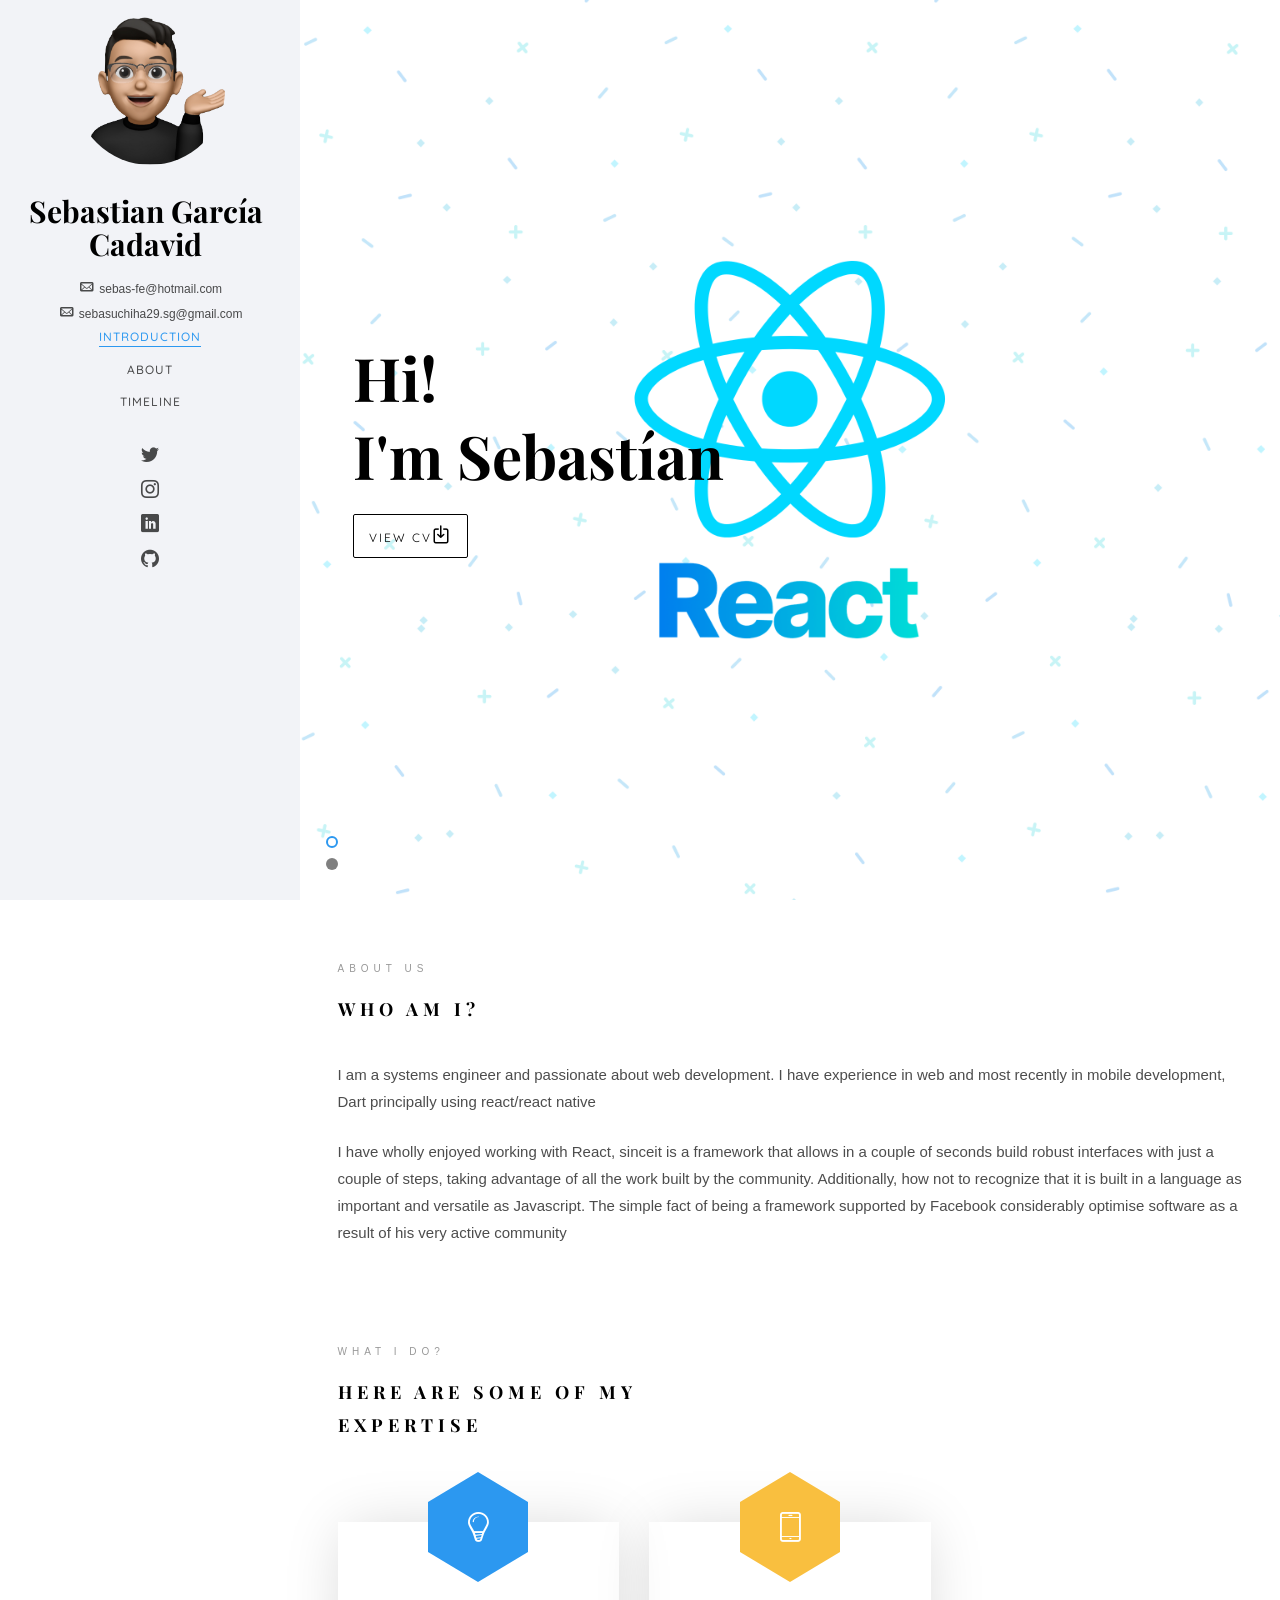
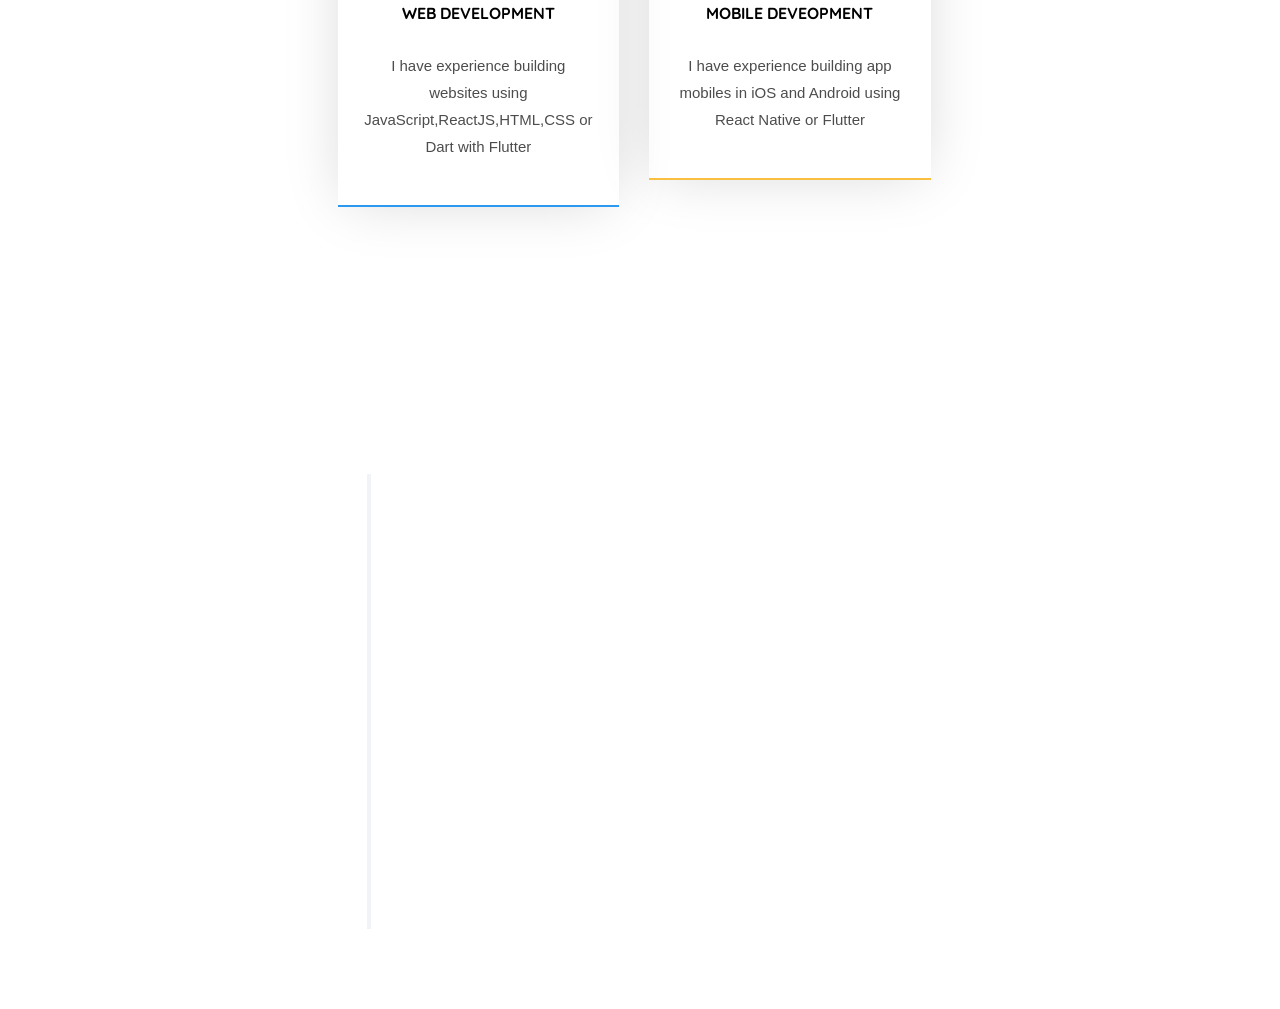
==== commit aae0960a: "update docs" ====
--- a/docs/index.html
+++ b/docs/index.html
@@ -5,6 +5,7 @@
     <meta charset="utf-8" />
     <meta name="viewport" content="width=device-width,initial-scale=1,shrink-to-fit=no" />
     <meta name="theme-color" content="#000000" />
+    <link rel="icon" href="./favicon.ico" />
     <link rel="manifest" href="./manifest.json" />
     <link href="https://fonts.googleapis.com/css?family=Quicksand:300,400,500,700" rel="stylesheet">
     <link href="https://fonts.googleapis.com/css?family=Playfair+Display:400,400i,700" rel="stylesheet">
@@ -12,7 +13,6 @@
     <link rel="stylesheet" href="./css/icomoon.css">
     <link rel="stylesheet" href="./css/bootstrap.css">
     <link rel="stylesheet" href="./css/flexslider.css">
-    <!-- <link rel="stylesheet" href="./fonts/flaticon/font/flaticon.css"> -->
     <link rel="stylesheet" href="./css/owl.carousel.min.css">
     <link rel="stylesheet" href="./css/owl.theme.default.min.css">
     <link rel="stylesheet" href="./css/style.css">
@@ -20,7 +20,7 @@
     <!--[if lt IE 9]>
     <script src="js/respond.min.js"></script>
     <![endif]-->
-    <title>Hello!!</title>
+    <title>I'm Sebas</title>
     <link href="./static/css/main.dbc4bf49.chunk.css" rel="stylesheet">
 </head>
 
@@ -36,7 +36,7 @@
     <script src="./js/main.js"></script>
     <script>!function (l) { function e(e) { for (var r, t, n = e[0], o = e[1], u = e[2], f = 0, i = []; f < n.length; f++)t = n[f], p[t] && i.push(p[t][0]), p[t] = 0; for (r in o) Object.prototype.hasOwnProperty.call(o, r) && (l[r] = o[r]); for (s && s(e); i.length;)i.shift()(); return c.push.apply(c, u || []), a() } function a() { for (var e, r = 0; r < c.length; r++) { for (var t = c[r], n = !0, o = 1; o < t.length; o++) { var u = t[o]; 0 !== p[u] && (n = !1) } n && (c.splice(r--, 1), e = f(f.s = t[0])) } return e } var t = {}, p = { 1: 0 }, c = []; function f(e) { if (t[e]) return t[e].exports; var r = t[e] = { i: e, l: !1, exports: {} }; return l[e].call(r.exports, r, r.exports, f), r.l = !0, r.exports } f.m = l, f.c = t, f.d = function (e, r, t) { f.o(e, r) || Object.defineProperty(e, r, { enumerable: !0, get: t }) }, f.r = function (e) { "undefined" != typeof Symbol && Symbol.toStringTag && Object.defineProperty(e, Symbol.toStringTag, { value: "Module" }), Object.defineProperty(e, "__esModule", { value: !0 }) }, f.t = function (r, e) { if (1 & e && (r = f(r)), 8 & e) return r; if (4 & e && "object" == typeof r && r && r.__esModule) return r; var t = Object.create(null); if (f.r(t), Object.defineProperty(t, "default", { enumerable: !0, value: r }), 2 & e && "string" != typeof r) for (var n in r) f.d(t, n, function (e) { return r[e] }.bind(null, n)); return t }, f.n = function (e) { var r = e && e.__esModule ? function () { return e.default } : function () { return e }; return f.d(r, "a", r), r }, f.o = function (e, r) { return Object.prototype.hasOwnProperty.call(e, r) }, f.p = "./"; var r = window.webpackJsonp = window.webpackJsonp || [], n = r.push.bind(r); r.push = e, r = r.slice(); for (var o = 0; o < r.length; o++)e(r[o]); var s = n; a() }([])</script>
     <script src="./static/js/2.5ec21d73.chunk.js"></script>
-    <script src="./static/js/main.ce5d1dcb.chunk.js"></script>
+    <script src="./static/js/main.fbf847b2.chunk.js"></script>
 </body>
 
 </html>
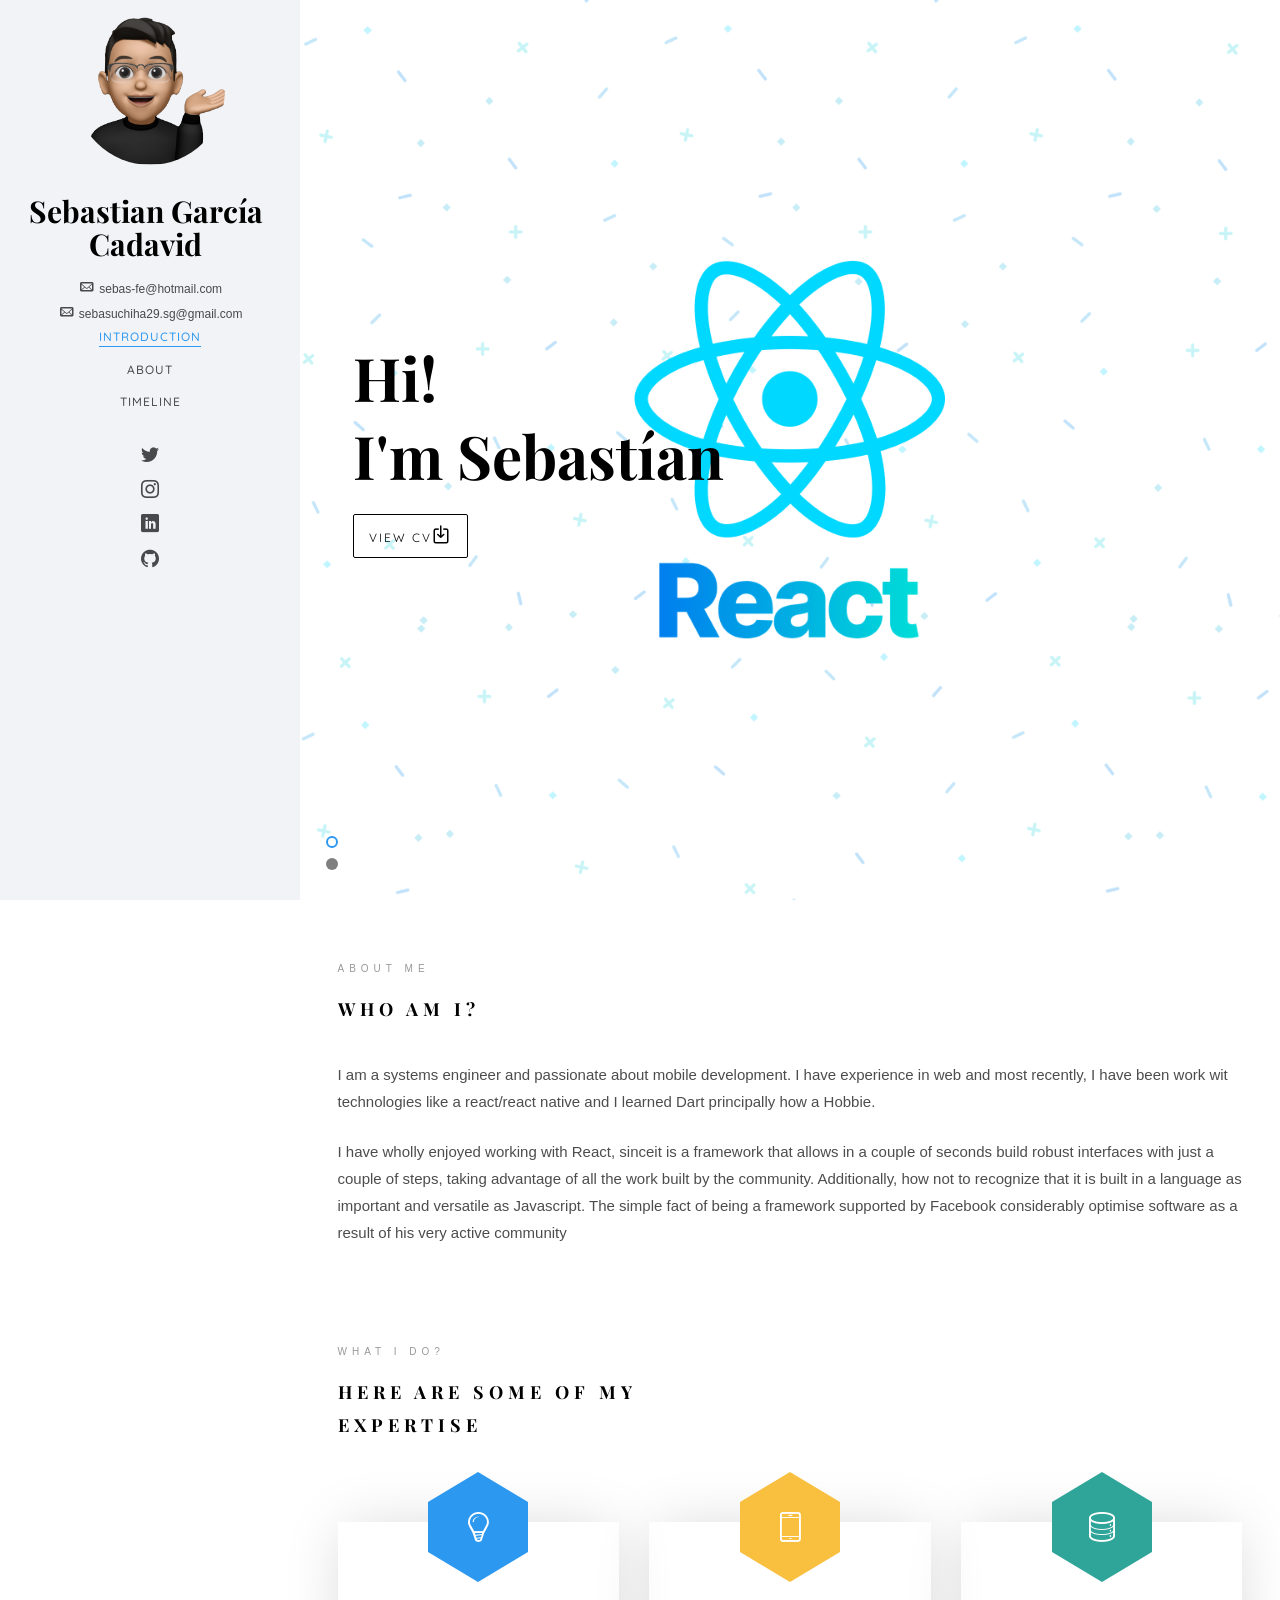
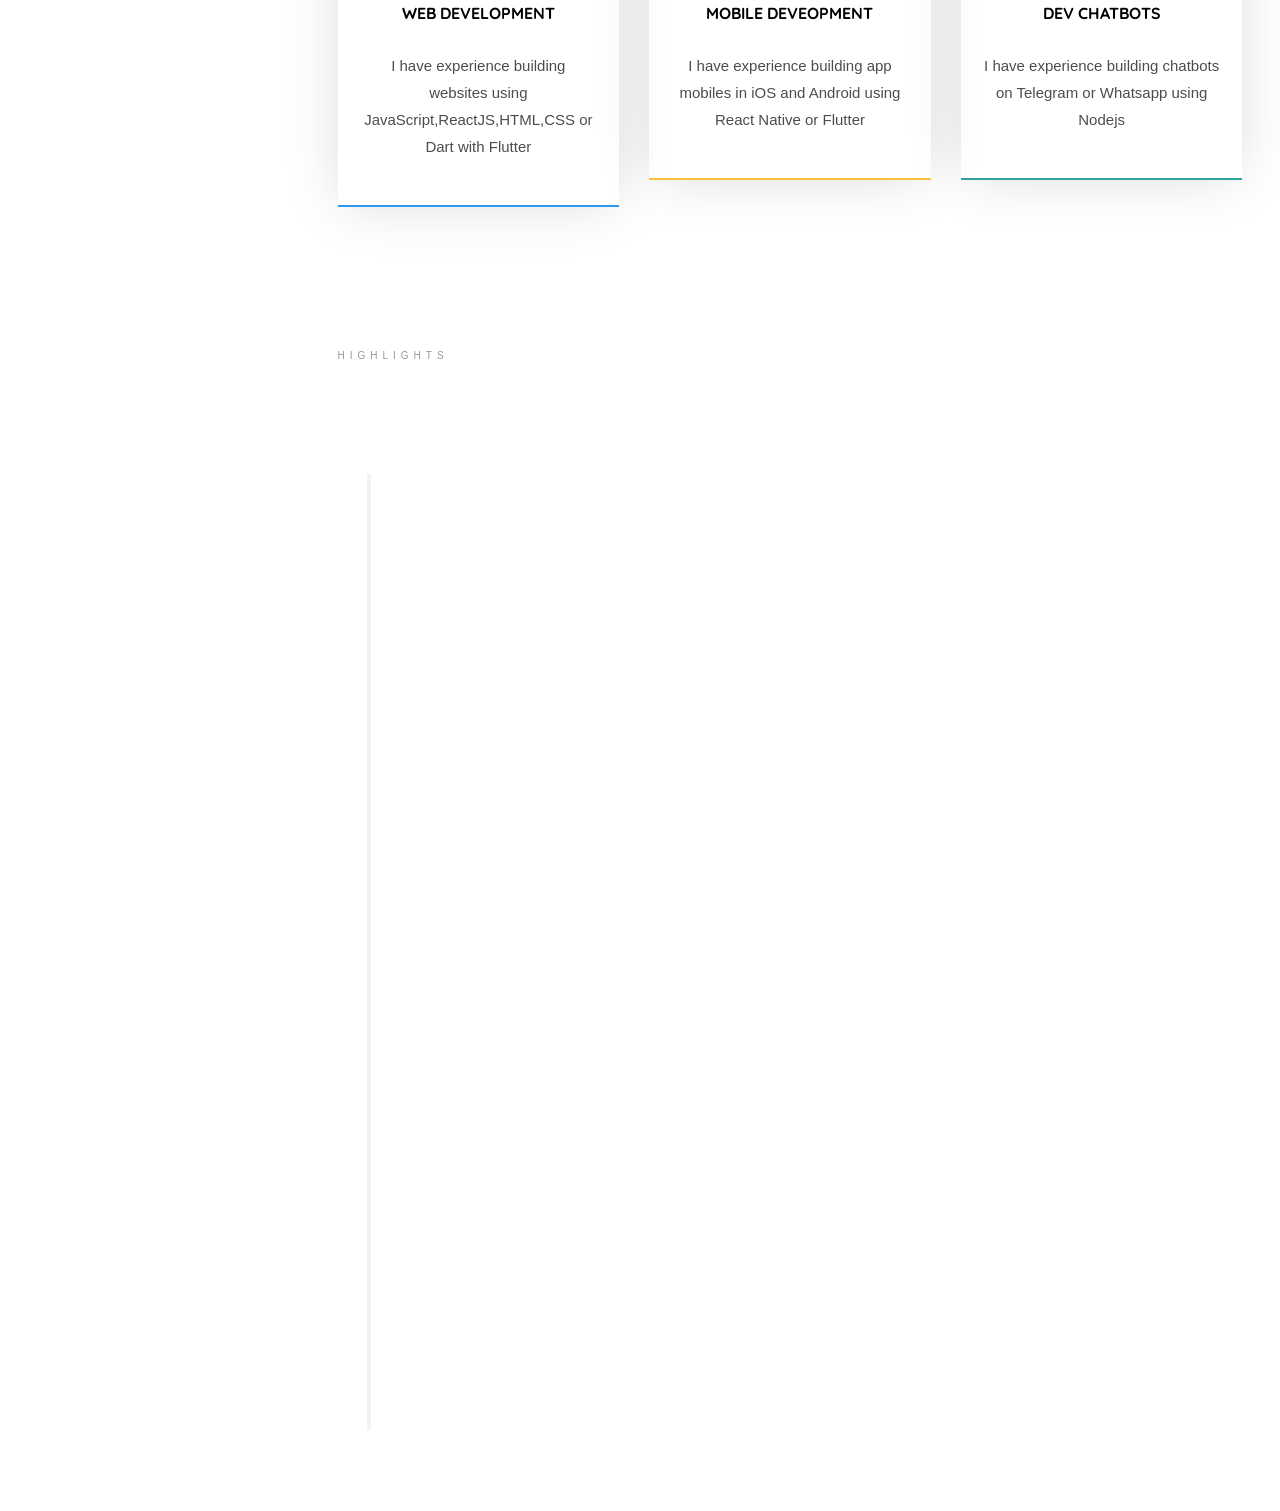
==== commit ff764210: "updated" ====
--- a/docs/index.html
+++ b/docs/index.html
@@ -1,30 +1,39 @@
-<!doctype html>
+<!DOCTYPE html>
 <html lang="en">
-
-<head>
+  <head>
     <meta charset="utf-8" />
-    <meta name="viewport" content="width=device-width,initial-scale=1,shrink-to-fit=no" />
+    <meta
+      name="viewport"
+      content="width=device-width,initial-scale=1,shrink-to-fit=no"
+    />
     <meta name="theme-color" content="#000000" />
-    <link rel="icon" href="./favicon.ico" />
-    <link rel="manifest" href="./manifest.json" />
-    <link href="https://fonts.googleapis.com/css?family=Quicksand:300,400,500,700" rel="stylesheet">
-    <link href="https://fonts.googleapis.com/css?family=Playfair+Display:400,400i,700" rel="stylesheet">
-    <link rel="stylesheet" href="./css/animate.css">
-    <link rel="stylesheet" href="./css/icomoon.css">
-    <link rel="stylesheet" href="./css/bootstrap.css">
-    <link rel="stylesheet" href="./css/flexslider.css">
-    <link rel="stylesheet" href="./css/owl.carousel.min.css">
-    <link rel="stylesheet" href="./css/owl.theme.default.min.css">
-    <link rel="stylesheet" href="./css/style.css">
+    <link rel="icon" href="/favicon.ico" />
+    <link rel="manifest" href="/manifest.json" />
+    <link
+      href="https://fonts.googleapis.com/css?family=Quicksand:300,400,500,700"
+      rel="stylesheet"
+    />
+    <link
+      href="https://fonts.googleapis.com/css?family=Playfair+Display:400,400i,700"
+      rel="stylesheet"
+    />
+    <link rel="stylesheet" href="./css/animate.css" />
+    <link rel="stylesheet" href="./css/icomoon.css" />
+    <link rel="stylesheet" href="./css/bootstrap.css" />
+    <link rel="stylesheet" href="./css/flexslider.css" />
+    <link rel="stylesheet" href="./fonts/flaticon/font/flaticon.css" />
+    <link rel="stylesheet" href="./css/owl.carousel.min.css" />
+    <link rel="stylesheet" href="./css/owl.theme.default.min.css" />
+    <link rel="stylesheet" href="./css/style.css" />
     <script src="./js/modernizr-2.6.2.min.js"></script>
     <!--[if lt IE 9]>
-    <script src="js/respond.min.js"></script>
+      <script src="js/respond.min.js"></script>
     <![endif]-->
     <title>I'm Sebas</title>
-    <link href="./static/css/main.dbc4bf49.chunk.css" rel="stylesheet">
-</head>
-
-<body><noscript>You need to enable JavaScript to run this app.</noscript>
+    <link href="./static/css/main.90f89b39.chunk.css" rel="stylesheet" />
+  </head>
+  <body>
+    <noscript>You need to enable JavaScript to run this app.</noscript>
     <div id="root"></div>
     <script src="./js/jquery.min.js"></script>
     <script src="./js/jquery.easing.1.3.js"></script>
@@ -34,9 +43,93 @@
     <script src="./js/owl.carousel.min.js"></script>
     <script src="./js/jquery.countTo.js"></script>
     <script src="./js/main.js"></script>
-    <script>!function (l) { function e(e) { for (var r, t, n = e[0], o = e[1], u = e[2], f = 0, i = []; f < n.length; f++)t = n[f], p[t] && i.push(p[t][0]), p[t] = 0; for (r in o) Object.prototype.hasOwnProperty.call(o, r) && (l[r] = o[r]); for (s && s(e); i.length;)i.shift()(); return c.push.apply(c, u || []), a() } function a() { for (var e, r = 0; r < c.length; r++) { for (var t = c[r], n = !0, o = 1; o < t.length; o++) { var u = t[o]; 0 !== p[u] && (n = !1) } n && (c.splice(r--, 1), e = f(f.s = t[0])) } return e } var t = {}, p = { 1: 0 }, c = []; function f(e) { if (t[e]) return t[e].exports; var r = t[e] = { i: e, l: !1, exports: {} }; return l[e].call(r.exports, r, r.exports, f), r.l = !0, r.exports } f.m = l, f.c = t, f.d = function (e, r, t) { f.o(e, r) || Object.defineProperty(e, r, { enumerable: !0, get: t }) }, f.r = function (e) { "undefined" != typeof Symbol && Symbol.toStringTag && Object.defineProperty(e, Symbol.toStringTag, { value: "Module" }), Object.defineProperty(e, "__esModule", { value: !0 }) }, f.t = function (r, e) { if (1 & e && (r = f(r)), 8 & e) return r; if (4 & e && "object" == typeof r && r && r.__esModule) return r; var t = Object.create(null); if (f.r(t), Object.defineProperty(t, "default", { enumerable: !0, value: r }), 2 & e && "string" != typeof r) for (var n in r) f.d(t, n, function (e) { return r[e] }.bind(null, n)); return t }, f.n = function (e) { var r = e && e.__esModule ? function () { return e.default } : function () { return e }; return f.d(r, "a", r), r }, f.o = function (e, r) { return Object.prototype.hasOwnProperty.call(e, r) }, f.p = "./"; var r = window.webpackJsonp = window.webpackJsonp || [], n = r.push.bind(r); r.push = e, r = r.slice(); for (var o = 0; o < r.length; o++)e(r[o]); var s = n; a() }([])</script>
+    <script>
+      !(function (l) {
+        function e(e) {
+          for (
+            var r, t, n = e[0], o = e[1], u = e[2], f = 0, i = [];
+            f < n.length;
+            f++
+          )
+            (t = n[f]), p[t] && i.push(p[t][0]), (p[t] = 0);
+          for (r in o)
+            Object.prototype.hasOwnProperty.call(o, r) && (l[r] = o[r]);
+          for (s && s(e); i.length; ) i.shift()();
+          return c.push.apply(c, u || []), a();
+        }
+        function a() {
+          for (var e, r = 0; r < c.length; r++) {
+            for (var t = c[r], n = !0, o = 1; o < t.length; o++) {
+              var u = t[o];
+              0 !== p[u] && (n = !1);
+            }
+            n && (c.splice(r--, 1), (e = f((f.s = t[0]))));
+          }
+          return e;
+        }
+        var t = {},
+          p = { 1: 0 },
+          c = [];
+        function f(e) {
+          if (t[e]) return t[e].exports;
+          var r = (t[e] = { i: e, l: !1, exports: {} });
+          return l[e].call(r.exports, r, r.exports, f), (r.l = !0), r.exports;
+        }
+        (f.m = l),
+          (f.c = t),
+          (f.d = function (e, r, t) {
+            f.o(e, r) ||
+              Object.defineProperty(e, r, { enumerable: !0, get: t });
+          }),
+          (f.r = function (e) {
+            "undefined" != typeof Symbol &&
+              Symbol.toStringTag &&
+              Object.defineProperty(e, Symbol.toStringTag, { value: "Module" }),
+              Object.defineProperty(e, "__esModule", { value: !0 });
+          }),
+          (f.t = function (r, e) {
+            if ((1 & e && (r = f(r)), 8 & e)) return r;
+            if (4 & e && "object" == typeof r && r && r.__esModule) return r;
+            var t = Object.create(null);
+            if (
+              (f.r(t),
+              Object.defineProperty(t, "default", { enumerable: !0, value: r }),
+              2 & e && "string" != typeof r)
+            )
+              for (var n in r)
+                f.d(
+                  t,
+                  n,
+                  function (e) {
+                    return r[e];
+                  }.bind(null, n)
+                );
+            return t;
+          }),
+          (f.n = function (e) {
+            var r =
+              e && e.__esModule
+                ? function () {
+                    return e.default;
+                  }
+                : function () {
+                    return e;
+                  };
+            return f.d(r, "a", r), r;
+          }),
+          (f.o = function (e, r) {
+            return Object.prototype.hasOwnProperty.call(e, r);
+          }),
+          (f.p = "/");
+        var r = (window.webpackJsonp = window.webpackJsonp || []),
+          n = r.push.bind(r);
+        (r.push = e), (r = r.slice());
+        for (var o = 0; o < r.length; o++) e(r[o]);
+        var s = n;
+        a();
+      })([]);
+    </script>
     <script src="./static/js/2.5ec21d73.chunk.js"></script>
-    <script src="./static/js/main.fbf847b2.chunk.js"></script>
-</body>
-
-</html>+    <script src="./static/js/main.a1defacc.chunk.js"></script>
+  </body>
+</html>
--- a/docs/static/css/main.90f89b39.chunk.css
+++ b/docs/static/css/main.90f89b39.chunk.css
@@ -0,0 +1,2 @@
+body{margin:0;padding:0;font-family:-apple-system,BlinkMacSystemFont,Segoe UI,Roboto,Oxygen,Ubuntu,Cantarell,Fira Sans,Droid Sans,Helvetica Neue,sans-serif;-webkit-font-smoothing:antialiased;-moz-osx-font-smoothing:grayscale}code{font-family:source-code-pro,Menlo,Monaco,Consolas,Courier New,monospace}.App{text-align:center}.App-logo{-webkit-animation:App-logo-spin 20s linear infinite;animation:App-logo-spin 20s linear infinite;height:40vmin;pointer-events:none}.App-header{background-color:#282c34;min-height:100vh;display:-webkit-flex;display:flex;-webkit-flex-direction:column;flex-direction:column;-webkit-align-items:center;align-items:center;-webkit-justify-content:center;justify-content:center;font-size:calc(10px + 2vmin);color:#fff}.App-link{color:#61dafb}@-webkit-keyframes App-logo-spin{0%{-webkit-transform:rotate(0deg);transform:rotate(0deg)}to{-webkit-transform:rotate(1turn);transform:rotate(1turn)}}@keyframes App-logo-spin{0%{-webkit-transform:rotate(0deg);transform:rotate(0deg)}to{-webkit-transform:rotate(1turn);transform:rotate(1turn)}}
+/*# sourceMappingURL=main.90f89b39.chunk.css.map */
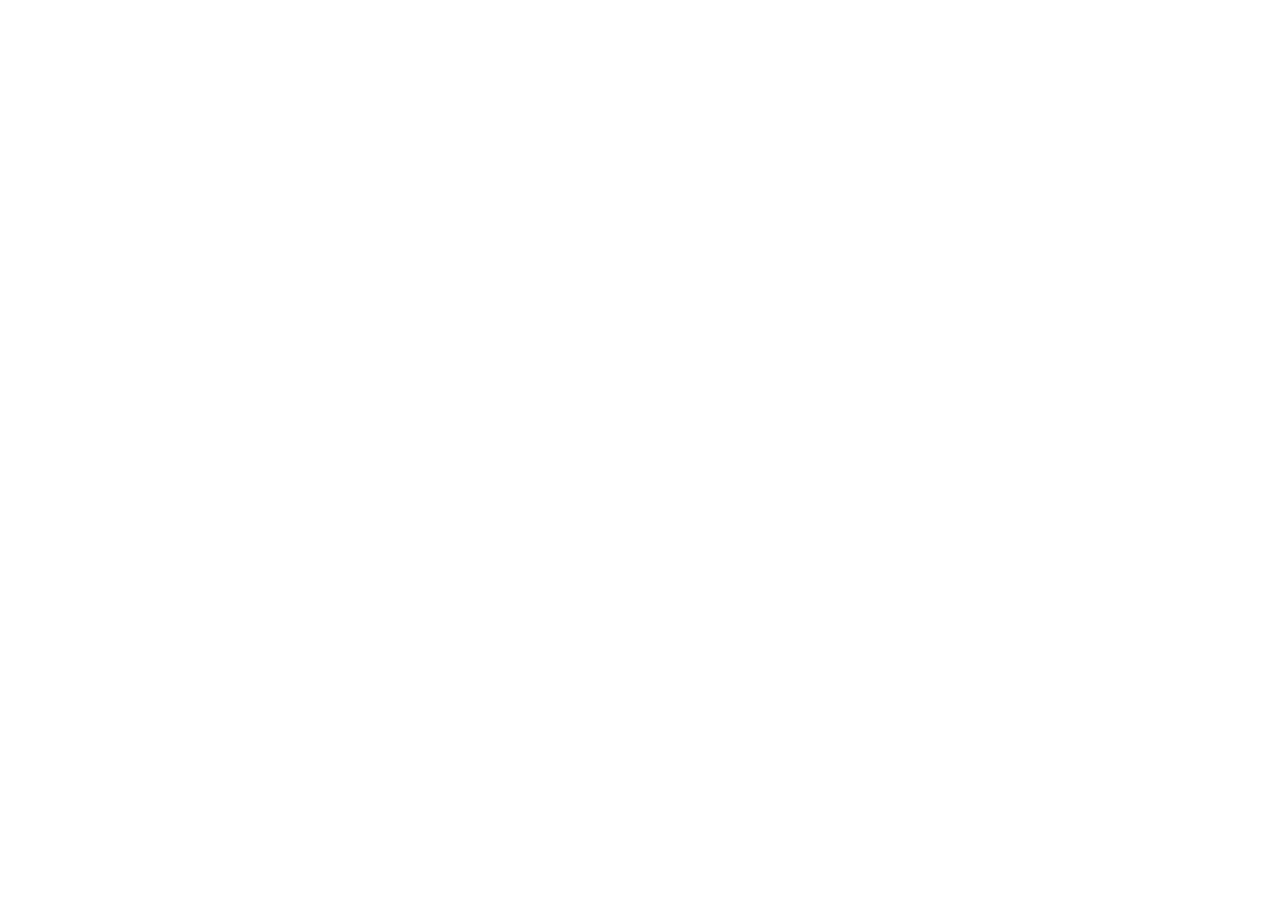
==== commit c561b905: "updated cv in feb 2023" ====
--- a/docs/index.html
+++ b/docs/index.html
@@ -1,135 +1,3 @@
-<!DOCTYPE html>
-<html lang="en">
-  <head>
-    <meta charset="utf-8" />
-    <meta
-      name="viewport"
-      content="width=device-width,initial-scale=1,shrink-to-fit=no"
-    />
-    <meta name="theme-color" content="#000000" />
-    <link rel="icon" href="/favicon.ico" />
-    <link rel="manifest" href="/manifest.json" />
-    <link
-      href="https://fonts.googleapis.com/css?family=Quicksand:300,400,500,700"
-      rel="stylesheet"
-    />
-    <link
-      href="https://fonts.googleapis.com/css?family=Playfair+Display:400,400i,700"
-      rel="stylesheet"
-    />
-    <link rel="stylesheet" href="./css/animate.css" />
-    <link rel="stylesheet" href="./css/icomoon.css" />
-    <link rel="stylesheet" href="./css/bootstrap.css" />
-    <link rel="stylesheet" href="./css/flexslider.css" />
-    <link rel="stylesheet" href="./fonts/flaticon/font/flaticon.css" />
-    <link rel="stylesheet" href="./css/owl.carousel.min.css" />
-    <link rel="stylesheet" href="./css/owl.theme.default.min.css" />
-    <link rel="stylesheet" href="./css/style.css" />
-    <script src="./js/modernizr-2.6.2.min.js"></script>
-    <!--[if lt IE 9]>
-      <script src="js/respond.min.js"></script>
-    <![endif]-->
-    <title>I'm Sebas</title>
-    <link href="./static/css/main.90f89b39.chunk.css" rel="stylesheet" />
-  </head>
-  <body>
-    <noscript>You need to enable JavaScript to run this app.</noscript>
-    <div id="root"></div>
-    <script src="./js/jquery.min.js"></script>
-    <script src="./js/jquery.easing.1.3.js"></script>
-    <script src="./js/bootstrap.min.js"></script>
-    <script src="./js/jquery.waypoints.min.js"></script>
-    <script src="./js/jquery.flexslider-min.js"></script>
-    <script src="./js/owl.carousel.min.js"></script>
-    <script src="./js/jquery.countTo.js"></script>
-    <script src="./js/main.js"></script>
-    <script>
-      !(function (l) {
-        function e(e) {
-          for (
-            var r, t, n = e[0], o = e[1], u = e[2], f = 0, i = [];
-            f < n.length;
-            f++
-          )
-            (t = n[f]), p[t] && i.push(p[t][0]), (p[t] = 0);
-          for (r in o)
-            Object.prototype.hasOwnProperty.call(o, r) && (l[r] = o[r]);
-          for (s && s(e); i.length; ) i.shift()();
-          return c.push.apply(c, u || []), a();
-        }
-        function a() {
-          for (var e, r = 0; r < c.length; r++) {
-            for (var t = c[r], n = !0, o = 1; o < t.length; o++) {
-              var u = t[o];
-              0 !== p[u] && (n = !1);
-            }
-            n && (c.splice(r--, 1), (e = f((f.s = t[0]))));
-          }
-          return e;
-        }
-        var t = {},
-          p = { 1: 0 },
-          c = [];
-        function f(e) {
-          if (t[e]) return t[e].exports;
-          var r = (t[e] = { i: e, l: !1, exports: {} });
-          return l[e].call(r.exports, r, r.exports, f), (r.l = !0), r.exports;
-        }
-        (f.m = l),
-          (f.c = t),
-          (f.d = function (e, r, t) {
-            f.o(e, r) ||
-              Object.defineProperty(e, r, { enumerable: !0, get: t });
-          }),
-          (f.r = function (e) {
-            "undefined" != typeof Symbol &&
-              Symbol.toStringTag &&
-              Object.defineProperty(e, Symbol.toStringTag, { value: "Module" }),
-              Object.defineProperty(e, "__esModule", { value: !0 });
-          }),
-          (f.t = function (r, e) {
-            if ((1 & e && (r = f(r)), 8 & e)) return r;
-            if (4 & e && "object" == typeof r && r && r.__esModule) return r;
-            var t = Object.create(null);
-            if (
-              (f.r(t),
-              Object.defineProperty(t, "default", { enumerable: !0, value: r }),
-              2 & e && "string" != typeof r)
-            )
-              for (var n in r)
-                f.d(
-                  t,
-                  n,
-                  function (e) {
-                    return r[e];
-                  }.bind(null, n)
-                );
-            return t;
-          }),
-          (f.n = function (e) {
-            var r =
-              e && e.__esModule
-                ? function () {
-                    return e.default;
-                  }
-                : function () {
-                    return e;
-                  };
-            return f.d(r, "a", r), r;
-          }),
-          (f.o = function (e, r) {
-            return Object.prototype.hasOwnProperty.call(e, r);
-          }),
-          (f.p = "/");
-        var r = (window.webpackJsonp = window.webpackJsonp || []),
-          n = r.push.bind(r);
-        (r.push = e), (r = r.slice());
-        for (var o = 0; o < r.length; o++) e(r[o]);
-        var s = n;
-        a();
-      })([]);
-    </script>
-    <script src="./static/js/2.5ec21d73.chunk.js"></script>
-    <script src="./static/js/main.a1defacc.chunk.js"></script>
-  </body>
-</html>
+<!doctype html><html lang="en"><head><meta charset="utf-8"/><meta name="viewport" content="width=device-width,initial-scale=1,shrink-to-fit=no"/><meta name="theme-color" content="#000000"/><link rel="icon" href="/me/favicon.ico"/><link rel="manifest" href="/me/manifest.json"/><link href="https://fonts.googleapis.com/css?family=Quicksand:300,400,500,700" rel="stylesheet"><link href="https://fonts.googleapis.com/css?family=Playfair+Display:400,400i,700" rel="stylesheet"><link rel="stylesheet" href="/me/css/animate.css"><link rel="stylesheet" href="/me/css/icomoon.css"><link rel="stylesheet" href="/me/css/bootstrap.css"><link rel="stylesheet" href="/me/css/flexslider.css"><link rel="stylesheet" href="/me/fonts/flaticon/font/flaticon.css"><link rel="stylesheet" href="/me/css/owl.carousel.min.css"><link rel="stylesheet" href="/me/css/owl.theme.default.min.css"><link rel="stylesheet" href="/me/css/style.css"><script src="/me/js/modernizr-2.6.2.min.js"></script><!--[if lt IE 9]>
+    <script src="js/respond.min.js"></script>
+    <![endif]--><title>I'm Sebas</title><link href="/me/static/css/main.410647fc.chunk.css" rel="stylesheet"></head><body><noscript>You need to enable JavaScript to run this app.</noscript><div id="root"></div><script src="/me/js/jquery.min.js"></script><script src="/me/js/jquery.easing.1.3.js"></script><script src="/me/js/bootstrap.min.js"></script><script src="/me/js/jquery.waypoints.min.js"></script><script src="/me/js/jquery.flexslider-min.js"></script><script src="/me/js/owl.carousel.min.js"></script><script src="/me/js/jquery.countTo.js"></script><script src="/me/js/main.js"></script><script>!function(l){function e(e){for(var r,t,n=e[0],o=e[1],u=e[2],f=0,i=[];f<n.length;f++)t=n[f],p[t]&&i.push(p[t][0]),p[t]=0;for(r in o)Object.prototype.hasOwnProperty.call(o,r)&&(l[r]=o[r]);for(s&&s(e);i.length;)i.shift()();return c.push.apply(c,u||[]),a()}function a(){for(var e,r=0;r<c.length;r++){for(var t=c[r],n=!0,o=1;o<t.length;o++){var u=t[o];0!==p[u]&&(n=!1)}n&&(c.splice(r--,1),e=f(f.s=t[0]))}return e}var t={},p={1:0},c=[];function f(e){if(t[e])return t[e].exports;var r=t[e]={i:e,l:!1,exports:{}};return l[e].call(r.exports,r,r.exports,f),r.l=!0,r.exports}f.m=l,f.c=t,f.d=function(e,r,t){f.o(e,r)||Object.defineProperty(e,r,{enumerable:!0,get:t})},f.r=function(e){"undefined"!=typeof Symbol&&Symbol.toStringTag&&Object.defineProperty(e,Symbol.toStringTag,{value:"Module"}),Object.defineProperty(e,"__esModule",{value:!0})},f.t=function(r,e){if(1&e&&(r=f(r)),8&e)return r;if(4&e&&"object"==typeof r&&r&&r.__esModule)return r;var t=Object.create(null);if(f.r(t),Object.defineProperty(t,"default",{enumerable:!0,value:r}),2&e&&"string"!=typeof r)for(var n in r)f.d(t,n,function(e){return r[e]}.bind(null,n));return t},f.n=function(e){var r=e&&e.__esModule?function(){return e.default}:function(){return e};return f.d(r,"a",r),r},f.o=function(e,r){return Object.prototype.hasOwnProperty.call(e,r)},f.p="/me/";var r=window.webpackJsonp=window.webpackJsonp||[],n=r.push.bind(r);r.push=e,r=r.slice();for(var o=0;o<r.length;o++)e(r[o]);var s=n;a()}([])</script><script src="/me/static/js/2.5ec21d73.chunk.js"></script><script src="/me/static/js/main.057ec307.chunk.js"></script></body></html>
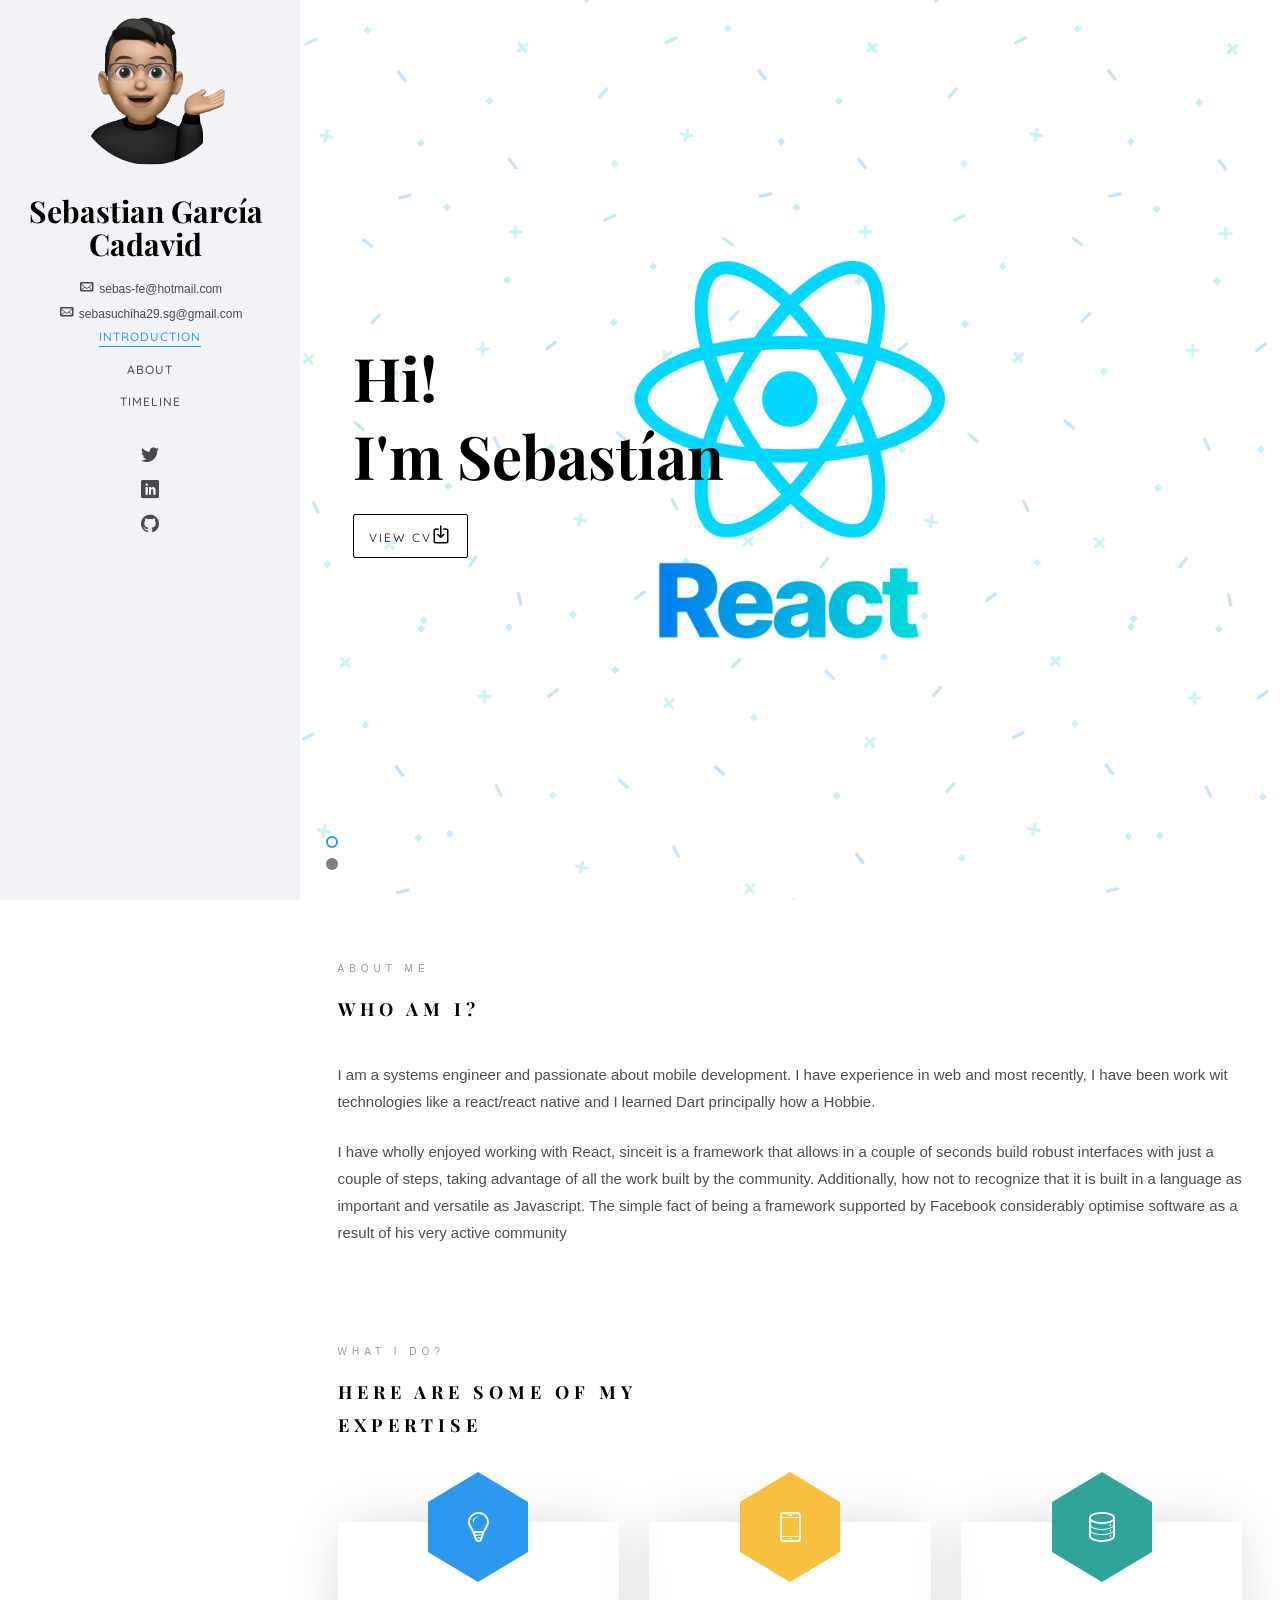
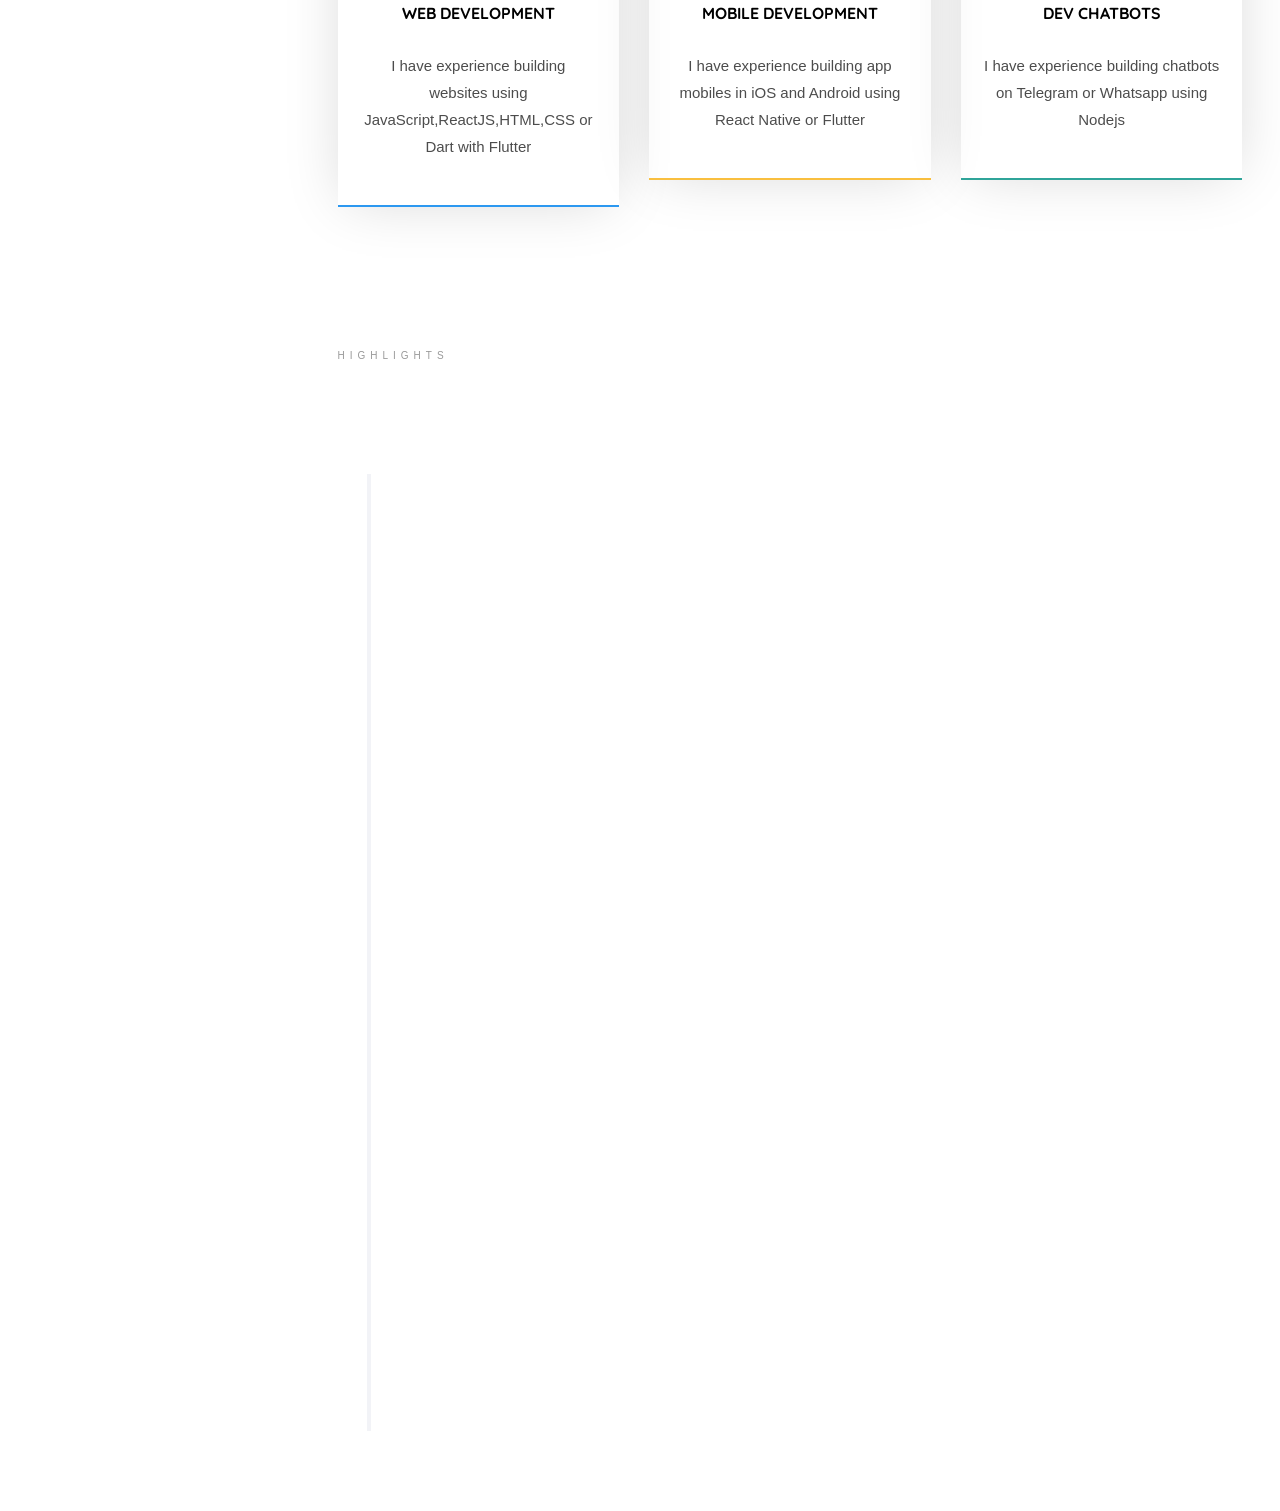
==== commit 0eceea33: "updated cv in feb 2023" ====
--- a/docs/index.html
+++ b/docs/index.html
@@ -1,3 +1,32 @@
-<!doctype html><html lang="en"><head><meta charset="utf-8"/><meta name="viewport" content="width=device-width,initial-scale=1,shrink-to-fit=no"/><meta name="theme-color" content="#000000"/><link rel="icon" href="/me/favicon.ico"/><link rel="manifest" href="/me/manifest.json"/><link href="https://fonts.googleapis.com/css?family=Quicksand:300,400,500,700" rel="stylesheet"><link href="https://fonts.googleapis.com/css?family=Playfair+Display:400,400i,700" rel="stylesheet"><link rel="stylesheet" href="/me/css/animate.css"><link rel="stylesheet" href="/me/css/icomoon.css"><link rel="stylesheet" href="/me/css/bootstrap.css"><link rel="stylesheet" href="/me/css/flexslider.css"><link rel="stylesheet" href="/me/fonts/flaticon/font/flaticon.css"><link rel="stylesheet" href="/me/css/owl.carousel.min.css"><link rel="stylesheet" href="/me/css/owl.theme.default.min.css"><link rel="stylesheet" href="/me/css/style.css"><script src="/me/js/modernizr-2.6.2.min.js"></script><!--[if lt IE 9]>
+<!doctype html><html lang="en"><head><meta charset="utf-8"/><meta name="viewport"
+            content="width=device-width,initial-scale=1,shrink-to-fit=no"/><meta
+            name="theme-color" content="#000000"/><link rel="icon"
+            href="./favicon.ico"/><link rel="manifest"
+            href="./manifest.json"/><link
+            href="https://fonts.googleapis.com/css?family=Quicksand:300,400,500,700"
+            rel="stylesheet"><link
+            href="https://fonts.googleapis.com/css?family=Playfair+Display:400,400i,700"
+            rel="stylesheet"><link rel="stylesheet" href="./css/animate.css"><link
+            rel="stylesheet" href="./css/icomoon.css"><link rel="stylesheet"
+            href="./css/bootstrap.css"><link rel="stylesheet"
+            href="./css/flexslider.css"><link rel="stylesheet"
+            href="./fonts/flaticon/font/flaticon.css"><link rel="stylesheet"
+            href="./css/owl.carousel.min.css"><link rel="stylesheet"
+            href="./css/owl.theme.default.min.css"><link rel="stylesheet"
+            href="./css/style.css"><script
+            src="./js/modernizr-2.6.2.min.js"></script><!--[if lt IE 9]>
     <script src="js/respond.min.js"></script>
-    <![endif]--><title>I'm Sebas</title><link href="/me/static/css/main.410647fc.chunk.css" rel="stylesheet"></head><body><noscript>You need to enable JavaScript to run this app.</noscript><div id="root"></div><script src="/me/js/jquery.min.js"></script><script src="/me/js/jquery.easing.1.3.js"></script><script src="/me/js/bootstrap.min.js"></script><script src="/me/js/jquery.waypoints.min.js"></script><script src="/me/js/jquery.flexslider-min.js"></script><script src="/me/js/owl.carousel.min.js"></script><script src="/me/js/jquery.countTo.js"></script><script src="/me/js/main.js"></script><script>!function(l){function e(e){for(var r,t,n=e[0],o=e[1],u=e[2],f=0,i=[];f<n.length;f++)t=n[f],p[t]&&i.push(p[t][0]),p[t]=0;for(r in o)Object.prototype.hasOwnProperty.call(o,r)&&(l[r]=o[r]);for(s&&s(e);i.length;)i.shift()();return c.push.apply(c,u||[]),a()}function a(){for(var e,r=0;r<c.length;r++){for(var t=c[r],n=!0,o=1;o<t.length;o++){var u=t[o];0!==p[u]&&(n=!1)}n&&(c.splice(r--,1),e=f(f.s=t[0]))}return e}var t={},p={1:0},c=[];function f(e){if(t[e])return t[e].exports;var r=t[e]={i:e,l:!1,exports:{}};return l[e].call(r.exports,r,r.exports,f),r.l=!0,r.exports}f.m=l,f.c=t,f.d=function(e,r,t){f.o(e,r)||Object.defineProperty(e,r,{enumerable:!0,get:t})},f.r=function(e){"undefined"!=typeof Symbol&&Symbol.toStringTag&&Object.defineProperty(e,Symbol.toStringTag,{value:"Module"}),Object.defineProperty(e,"__esModule",{value:!0})},f.t=function(r,e){if(1&e&&(r=f(r)),8&e)return r;if(4&e&&"object"==typeof r&&r&&r.__esModule)return r;var t=Object.create(null);if(f.r(t),Object.defineProperty(t,"default",{enumerable:!0,value:r}),2&e&&"string"!=typeof r)for(var n in r)f.d(t,n,function(e){return r[e]}.bind(null,n));return t},f.n=function(e){var r=e&&e.__esModule?function(){return e.default}:function(){return e};return f.d(r,"a",r),r},f.o=function(e,r){return Object.prototype.hasOwnProperty.call(e,r)},f.p="/me/";var r=window.webpackJsonp=window.webpackJsonp||[],n=r.push.bind(r);r.push=e,r=r.slice();for(var o=0;o<r.length;o++)e(r[o]);var s=n;a()}([])</script><script src="/me/static/js/2.5ec21d73.chunk.js"></script><script src="/me/static/js/main.057ec307.chunk.js"></script></body></html>+    <![endif]--><title>I'm
+            Sebas</title><link href="./static/css/main.410647fc.chunk.css"
+            rel="stylesheet"></head><body><noscript>You need to enable
+            JavaScript to run this app.</noscript><div id="root"></div><script
+            src="./js/jquery.min.js"></script><script
+            src="./js/jquery.easing.1.3.js"></script><script
+            src="./js/bootstrap.min.js"></script><script
+            src="./js/jquery.waypoints.min.js"></script><script
+            src="./js/jquery.flexslider-min.js"></script><script
+            src="./js/owl.carousel.min.js"></script><script
+            src="./js/jquery.countTo.js"></script><script
+            src="./js/main.js"></script><script>!function(l){function e(e){for(var r,t,n=e[0],o=e[1],u=e[2],f=0,i=[];f<n.length;f++)t=n[f],p[t]&&i.push(p[t][0]),p[t]=0;for(r in o)Object.prototype.hasOwnProperty.call(o,r)&&(l[r]=o[r]);for(s&&s(e);i.length;)i.shift()();return c.push.apply(c,u||[]),a()}function a(){for(var e,r=0;r<c.length;r++){for(var t=c[r],n=!0,o=1;o<t.length;o++){var u=t[o];0!==p[u]&&(n=!1)}n&&(c.splice(r--,1),e=f(f.s=t[0]))}return e}var t={},p={1:0},c=[];function f(e){if(t[e])return t[e].exports;var r=t[e]={i:e,l:!1,exports:{}};return l[e].call(r.exports,r,r.exports,f),r.l=!0,r.exports}f.m=l,f.c=t,f.d=function(e,r,t){f.o(e,r)||Object.defineProperty(e,r,{enumerable:!0,get:t})},f.r=function(e){"undefined"!=typeof Symbol&&Symbol.toStringTag&&Object.defineProperty(e,Symbol.toStringTag,{value:"Module"}),Object.defineProperty(e,"__esModule",{value:!0})},f.t=function(r,e){if(1&e&&(r=f(r)),8&e)return r;if(4&e&&"object"==typeof r&&r&&r.__esModule)return r;var t=Object.create(null);if(f.r(t),Object.defineProperty(t,"default",{enumerable:!0,value:r}),2&e&&"string"!=typeof r)for(var n in r)f.d(t,n,function(e){return r[e]}.bind(null,n));return t},f.n=function(e){var r=e&&e.__esModule?function(){return e.default}:function(){return e};return f.d(r,"a",r),r},f.o=function(e,r){return Object.prototype.hasOwnProperty.call(e,r)},f.p="/me/";var r=window.webpackJsonp=window.webpackJsonp||[],n=r.push.bind(r);r.push=e,r=r.slice();for(var o=0;o<r.length;o++)e(r[o]);var s=n;a()}([])</script><script
+            src="./static/js/2.5ec21d73.chunk.js"></script><script
+            src="./static/js/main.057ec307.chunk.js"></script></body></html>
--- a/docs/css/icomoon.css
+++ b/docs/css/icomoon.css
@@ -0,0 +1,1792 @@
+@font-face {
+  font-family: 'icomoon';
+  src:  url('fonts/icomoon.eot?6py85u');
+  src:  url('fonts/icomoon.eot?6py85u#iefix') format('embedded-opentype'),
+    url('fonts/icomoon.ttf?6py85u') format('truetype'),
+    url('fonts/icomoon.woff?6py85u') format('woff'),
+    url('fonts/icomoon.svg?6py85u#icomoon') format('svg');
+  font-weight: normal;
+  font-style: normal;
+}
+
+[class^="icon-"], [class*=" icon-"] {
+  /* use !important to prevent issues with browser extensions that change fonts */
+  font-family: 'icomoon' !important;
+  speak: none;
+  font-style: normal;
+  font-size: large;
+  font-weight: normal;
+  font-variant: normal;
+  text-transform: none;
+  line-height: 1;
+
+  /* Better Font Rendering =========== */
+  -webkit-font-smoothing: antialiased;
+  -moz-osx-font-smoothing: grayscale;
+}
+
+.icon-times:before {
+  content: "\e930";
+}
+.icon-tick:before {
+  content: "\e931";
+}
+.icon-plus:before {
+  content: "\e932";
+}
+.icon-minus:before {
+  content: "\e933";
+}
+.icon-equals:before {
+  content: "\e934";
+}
+.icon-divide:before {
+  content: "\e935";
+}
+.icon-chevron-right:before {
+  content: "\e936";
+}
+.icon-chevron-left:before {
+  content: "\e937";
+}
+.icon-arrow-right-thick:before {
+  content: "\e938";
+}
+.icon-arrow-left-thick:before {
+  content: "\e939";
+}
+.icon-th-small:before {
+  content: "\e93a";
+}
+.icon-th-menu:before {
+  content: "\e93b";
+}
+.icon-th-list:before {
+  content: "\e93c";
+}
+.icon-th-large:before {
+  content: "\e93d";
+}
+.icon-home:before {
+  content: "\e93e";
+}
+.icon-arrow-forward:before {
+  content: "\e93f";
+}
+.icon-arrow-back:before {
+  content: "\e940";
+}
+.icon-rss:before {
+  content: "\e941";
+}
+.icon-location:before {
+  content: "\e942";
+}
+.icon-link:before {
+  content: "\e943";
+}
+.icon-image:before {
+  content: "\e944";
+}
+.icon-arrow-up-thick:before {
+  content: "\e945";
+}
+.icon-arrow-down-thick:before {
+  content: "\e946";
+}
+.icon-starburst:before {
+  content: "\e947";
+}
+.icon-starburst-outline:before {
+  content: "\e948";
+}
+.icon-star3:before {
+  content: "\e949";
+}
+.icon-flow-children:before {
+  content: "\e94a";
+}
+.icon-export:before {
+  content: "\e94b";
+}
+.icon-delete2:before {
+  content: "\e94c";
+}
+.icon-delete-outline:before {
+  content: "\e94d";
+}
+.icon-cloud-storage:before {
+  content: "\e94e";
+}
+.icon-wi-fi:before {
+  content: "\e94f";
+}
+.icon-heart:before {
+  content: "\e950";
+}
+.icon-flash:before {
+  content: "\e951";
+}
+.icon-cancel:before {
+  content: "\e952";
+}
+.icon-backspace:before {
+  content: "\e953";
+}
+.icon-attachment:before {
+  content: "\e954";
+}
+.icon-arrow-move:before {
+  content: "\e955";
+}
+.icon-warning:before {
+  content: "\e956";
+}
+.icon-user:before {
+  content: "\e957";
+}
+.icon-radar:before {
+  content: "\e958";
+}
+.icon-lock-open:before {
+  content: "\e959";
+}
+.icon-lock-closed:before {
+  content: "\e95a";
+}
+.icon-location-arrow:before {
+  content: "\e95b";
+}
+.icon-info:before {
+  content: "\e95c";
+}
+.icon-user-delete:before {
+  content: "\e95d";
+}
+.icon-user-add:before {
+  content: "\e95e";
+}
+.icon-media-pause:before {
+  content: "\e95f";
+}
+.icon-group:before {
+  content: "\e960";
+}
+.icon-chart-pie:before {
+  content: "\e961";
+}
+.icon-chart-line:before {
+  content: "\e962";
+}
+.icon-chart-bar:before {
+  content: "\e963";
+}
+.icon-chart-area:before {
+  content: "\e964";
+}
+.icon-video:before {
+  content: "\e965";
+}
+.icon-point-of-interest:before {
+  content: "\e966";
+}
+.icon-infinity:before {
+  content: "\e967";
+}
+.icon-globe:before {
+  content: "\e968";
+}
+.icon-eye:before {
+  content: "\e969";
+}
+.icon-cog:before {
+  content: "\e96a";
+}
+.icon-camera:before {
+  content: "\e96b";
+}
+.icon-upload:before {
+  content: "\e96c";
+}
+.icon-scissors:before {
+  content: "\e96d";
+}
+.icon-refresh:before {
+  content: "\e96e";
+}
+.icon-pin:before {
+  content: "\e96f";
+}
+.icon-key:before {
+  content: "\e970";
+}
+.icon-info-large:before {
+  content: "\e971";
+}
+.icon-eject:before {
+  content: "\e972";
+}
+.icon-download:before {
+  content: "\e973";
+}
+.icon-zoom:before {
+  content: "\e974";
+}
+.icon-zoom-out:before {
+  content: "\e975";
+}
+.icon-zoom-in:before {
+  content: "\e976";
+}
+.icon-sort-numerically:before {
+  content: "\e977";
+}
+.icon-sort-alphabetically:before {
+  content: "\e978";
+}
+.icon-input-checked:before {
+  content: "\e979";
+}
+.icon-calender:before {
+  content: "\e97a";
+}
+.icon-world2:before {
+  content: "\e97b";
+}
+.icon-notes:before {
+  content: "\e97c";
+}
+.icon-code:before {
+  content: "\e97d";
+}
+.icon-arrow-sync:before {
+  content: "\e97e";
+}
+.icon-arrow-shuffle:before {
+  content: "\e97f";
+}
+.icon-arrow-repeat:before {
+  content: "\e980";
+}
+.icon-arrow-minimise:before {
+  content: "\e981";
+}
+.icon-arrow-maximise:before {
+  content: "\e982";
+}
+.icon-arrow-loop:before {
+  content: "\e983";
+}
+.icon-anchor:before {
+  content: "\e984";
+}
+.icon-spanner:before {
+  content: "\e985";
+}
+.icon-puzzle:before {
+  content: "\e986";
+}
+.icon-power:before {
+  content: "\e987";
+}
+.icon-plane:before {
+  content: "\e988";
+}
+.icon-pi:before {
+  content: "\e989";
+}
+.icon-phone:before {
+  content: "\e98a";
+}
+.icon-microphone2:before {
+  content: "\e98b";
+}
+.icon-media-rewind:before {
+  content: "\e98c";
+}
+.icon-flag:before {
+  content: "\e98d";
+}
+.icon-adjust-brightness:before {
+  content: "\e98e";
+}
+.icon-waves:before {
+  content: "\e98f";
+}
+.icon-social-twitter:before {
+  content: "\e990";
+}
+.icon-social-facebook:before {
+  content: "\e991";
+}
+.icon-social-dribbble:before {
+  content: "\e992";
+}
+.icon-media-stop:before {
+  content: "\e993";
+}
+.icon-media-record:before {
+  content: "\e994";
+}
+.icon-media-play:before {
+  content: "\e995";
+}
+.icon-media-fast-forward:before {
+  content: "\e996";
+}
+.icon-media-eject:before {
+  content: "\e997";
+}
+.icon-social-vimeo:before {
+  content: "\e998";
+}
+.icon-social-tumbler:before {
+  content: "\e999";
+}
+.icon-social-skype:before {
+  content: "\e99a";
+}
+.icon-social-pinterest:before {
+  content: "\e99b";
+}
+.icon-social-linkedin:before {
+  content: "\e99c";
+}
+.icon-social-last-fm:before {
+  content: "\e99d";
+}
+.icon-social-github:before {
+  content: "\e99e";
+}
+.icon-social-flickr:before {
+  content: "\e99f";
+}
+.icon-at:before {
+  content: "\e9a0";
+}
+.icon-times-outline:before {
+  content: "\e9a1";
+}
+.icon-plus-outline:before {
+  content: "\e9a2";
+}
+.icon-minus-outline:before {
+  content: "\e9a3";
+}
+.icon-tick-outline:before {
+  content: "\e9a4";
+}
+.icon-th-large-outline:before {
+  content: "\e9a5";
+}
+.icon-equals-outline:before {
+  content: "\e9a6";
+}
+.icon-divide-outline:before {
+  content: "\e9a7";
+}
+.icon-chevron-right-outline:before {
+  content: "\e9a8";
+}
+.icon-chevron-left-outline:before {
+  content: "\e9a9";
+}
+.icon-arrow-right-outline:before {
+  content: "\e9aa";
+}
+.icon-arrow-left-outline:before {
+  content: "\e9ab";
+}
+.icon-th-small-outline:before {
+  content: "\e9ac";
+}
+.icon-th-menu-outline:before {
+  content: "\e9ad";
+}
+.icon-th-list-outline:before {
+  content: "\e9ae";
+}
+.icon-news2:before {
+  content: "\e9b1";
+}
+.icon-home-outline:before {
+  content: "\e9b2";
+}
+.icon-arrow-up-outline:before {
+  content: "\e9b3";
+}
+.icon-arrow-forward-outline:before {
+  content: "\e9b4";
+}
+.icon-arrow-down-outline:before {
+  content: "\e9b5";
+}
+.icon-arrow-back-outline:before {
+  content: "\e9b6";
+}
+.icon-trash3:before {
+  content: "\e9b7";
+}
+.icon-rss-outline:before {
+  content: "\e9b8";
+}
+.icon-message:before {
+  content: "\e9b9";
+}
+.icon-location-outline:before {
+  content: "\e9ba";
+}
+.icon-link-outline:before {
+  content: "\e9bb";
+}
+.icon-image-outline:before {
+  content: "\e9bc";
+}
+.icon-export-outline:before {
+  content: "\e9bd";
+}
+.icon-cross:before {
+  content: "\e9be";
+}
+.icon-wi-fi-outline:before {
+  content: "\e9bf";
+}
+.icon-star-outline:before {
+  content: "\e9c0";
+}
+.icon-media-pause-outline:before {
+  content: "\e9c1";
+}
+.icon-mail:before {
+  content: "\e9c2";
+}
+.icon-heart-outline:before {
+  content: "\e9c3";
+}
+.icon-flash-outline:before {
+  content: "\e9c4";
+}
+.icon-cancel-outline:before {
+  content: "\e9c5";
+}
+.icon-beaker:before {
+  content: "\e9c6";
+}
+.icon-arrow-move-outline:before {
+  content: "\e9c7";
+}
+.icon-watch2:before {
+  content: "\e9c8";
+}
+.icon-warning-outline:before {
+  content: "\e9c9";
+}
+.icon-time:before {
+  content: "\e9ca";
+}
+.icon-radar-outline:before {
+  content: "\e9cb";
+}
+.icon-lock-open-outline:before {
+  content: "\e9cc";
+}
+.icon-location-arrow-outline:before {
+  content: "\e9cd";
+}
+.icon-info-outline:before {
+  content: "\e9ce";
+}
+.icon-backspace-outline:before {
+  content: "\e9cf";
+}
+.icon-attachment-outline:before {
+  content: "\e9d0";
+}
+.icon-user-outline:before {
+  content: "\e9d1";
+}
+.icon-user-delete-outline:before {
+  content: "\e9d2";
+}
+.icon-user-add-outline:before {
+  content: "\e9d3";
+}
+.icon-lock-closed-outline:before {
+  content: "\e9d4";
+}
+.icon-group-outline:before {
+  content: "\e9d5";
+}
+.icon-chart-pie-outline:before {
+  content: "\e9d6";
+}
+.icon-chart-line-outline:before {
+  content: "\e9d7";
+}
+.icon-chart-bar-outline:before {
+  content: "\e9d8";
+}
+.icon-chart-area-outline:before {
+  content: "\e9d9";
+}
+.icon-video-outline:before {
+  content: "\e9da";
+}
+.icon-point-of-interest-outline:before {
+  content: "\e9db";
+}
+.icon-map:before {
+  content: "\e9dc";
+}
+.icon-key-outline:before {
+  content: "\e9dd";
+}
+.icon-infinity-outline:before {
+  content: "\e9de";
+}
+.icon-globe-outline:before {
+  content: "\e9df";
+}
+.icon-eye-outline:before {
+  content: "\e9e0";
+}
+.icon-cog-outline:before {
+  content: "\e9e1";
+}
+.icon-camera-outline:before {
+  content: "\e9e2";
+}
+.icon-upload-outline:before {
+  content: "\e9e3";
+}
+.icon-support:before {
+  content: "\e9e4";
+}
+.icon-scissors-outline:before {
+  content: "\e9e5";
+}
+.icon-refresh-outline:before {
+  content: "\e9e6";
+}
+.icon-info-large-outline:before {
+  content: "\e9e7";
+}
+.icon-eject-outline:before {
+  content: "\e9e8";
+}
+.icon-download-outline:before {
+  content: "\e9e9";
+}
+.icon-battery-mid:before {
+  content: "\e9ea";
+}
+.icon-battery-low:before {
+  content: "\e9eb";
+}
+.icon-battery-high:before {
+  content: "\e9ec";
+}
+.icon-zoom-outline:before {
+  content: "\e9ed";
+}
+.icon-zoom-out-outline:before {
+  content: "\e9ee";
+}
+.icon-zoom-in-outline:before {
+  content: "\e9ef";
+}
+.icon-tag3:before {
+  content: "\e9f0";
+}
+.icon-tabs-outline:before {
+  content: "\e9f1";
+}
+.icon-pin-outline:before {
+  content: "\e9f2";
+}
+.icon-message-typing:before {
+  content: "\e9f3";
+}
+.icon-directions:before {
+  content: "\e9f4";
+}
+.icon-battery-full:before {
+  content: "\e9f5";
+}
+.icon-battery-charge:before {
+  content: "\e9f6";
+}
+.icon-pipette:before {
+  content: "\e9f7";
+}
+.icon-pencil:before {
+  content: "\e9f8";
+}
+.icon-folder:before {
+  content: "\e9f9";
+}
+.icon-folder-delete:before {
+  content: "\e9fa";
+}
+.icon-folder-add:before {
+  content: "\e9fb";
+}
+.icon-edit:before {
+  content: "\e9fc";
+}
+.icon-document:before {
+  content: "\e9fd";
+}
+.icon-document-delete:before {
+  content: "\e9fe";
+}
+.icon-document-add:before {
+  content: "\e9ff";
+}
+.icon-brush:before {
+  content: "\ea00";
+}
+.icon-thumbs-up:before {
+  content: "\ea01";
+}
+.icon-thumbs-down:before {
+  content: "\ea02";
+}
+.icon-pen:before {
+  content: "\ea03";
+}
+.icon-sort-numerically-outline:before {
+  content: "\ea04";
+}
+.icon-sort-alphabetically-outline:before {
+  content: "\ea05";
+}
+.icon-social-last-fm-circular:before {
+  content: "\ea06";
+}
+.icon-social-github-circular:before {
+  content: "\ea07";
+}
+.icon-compass:before {
+  content: "\ea08";
+}
+.icon-bookmark:before {
+  content: "\ea09";
+}
+.icon-input-checked-outline:before {
+  content: "\ea0a";
+}
+.icon-code-outline:before {
+  content: "\ea0b";
+}
+.icon-calender-outline:before {
+  content: "\ea0c";
+}
+.icon-business-card:before {
+  content: "\ea0d";
+}
+.icon-arrow-up:before {
+  content: "\ea0e";
+}
+.icon-arrow-sync-outline:before {
+  content: "\ea0f";
+}
+.icon-arrow-right:before {
+  content: "\ea10";
+}
+.icon-arrow-repeat-outline:before {
+  content: "\ea11";
+}
+.icon-arrow-loop-outline:before {
+  content: "\ea12";
+}
+.icon-arrow-left:before {
+  content: "\ea13";
+}
+.icon-flow-switch:before {
+  content: "\ea14";
+}
+.icon-flow-parallel:before {
+  content: "\ea15";
+}
+.icon-flow-merge:before {
+  content: "\ea16";
+}
+.icon-document-text:before {
+  content: "\ea17";
+}
+.icon-clipboard:before {
+  content: "\ea18";
+}
+.icon-calculator:before {
+  content: "\ea19";
+}
+.icon-arrow-minimise-outline:before {
+  content: "\ea1a";
+}
+.icon-arrow-maximise-outline:before {
+  content: "\ea1b";
+}
+.icon-arrow-down:before {
+  content: "\ea1c";
+}
+.icon-gift:before {
+  content: "\ea1d";
+}
+.icon-film:before {
+  content: "\ea1e";
+}
+.icon-database:before {
+  content: "\ea1f";
+}
+.icon-bell:before {
+  content: "\ea20";
+}
+.icon-anchor-outline:before {
+  content: "\ea21";
+}
+.icon-adjust-contrast:before {
+  content: "\ea22";
+}
+.icon-world-outline:before {
+  content: "\ea23";
+}
+.icon-shopping-bag:before {
+  content: "\ea24";
+}
+.icon-power-outline:before {
+  content: "\ea25";
+}
+.icon-notes-outline:before {
+  content: "\ea26";
+}
+.icon-device-tablet:before {
+  content: "\ea27";
+}
+.icon-device-phone:before {
+  content: "\ea28";
+}
+.icon-device-laptop:before {
+  content: "\ea29";
+}
+.icon-device-desktop:before {
+  content: "\ea2a";
+}
+.icon-briefcase:before {
+  content: "\ea2b";
+}
+.icon-stopwatch:before {
+  content: "\ea2c";
+}
+.icon-spanner-outline:before {
+  content: "\ea2d";
+}
+.icon-puzzle-outline:before {
+  content: "\ea2e";
+}
+.icon-printer:before {
+  content: "\ea2f";
+}
+.icon-pi-outline:before {
+  content: "\ea30";
+}
+.icon-lightbulb:before {
+  content: "\ea31";
+}
+.icon-flag-outline:before {
+  content: "\ea32";
+}
+.icon-contacts:before {
+  content: "\ea33";
+}
+.icon-archive2:before {
+  content: "\ea34";
+}
+.icon-weather-stormy:before {
+  content: "\ea35";
+}
+.icon-weather-shower:before {
+  content: "\ea36";
+}
+.icon-weather-partly-sunny:before {
+  content: "\ea37";
+}
+.icon-weather-downpour:before {
+  content: "\ea38";
+}
+.icon-weather-cloudy:before {
+  content: "\ea39";
+}
+.icon-plane-outline:before {
+  content: "\ea3a";
+}
+.icon-phone-outline:before {
+  content: "\ea3b";
+}
+.icon-microphone-outline:before {
+  content: "\ea3c";
+}
+.icon-weather-windy:before {
+  content: "\ea3d";
+}
+.icon-weather-windy-cloudy:before {
+  content: "\ea3e";
+}
+.icon-weather-sunny:before {
+  content: "\ea3f";
+}
+.icon-weather-snow:before {
+  content: "\ea40";
+}
+.icon-weather-night:before {
+  content: "\ea41";
+}
+.icon-media-stop-outline:before {
+  content: "\ea42";
+}
+.icon-media-rewind-outline:before {
+  content: "\ea43";
+}
+.icon-media-record-outline:before {
+  content: "\ea44";
+}
+.icon-media-play-outline:before {
+  content: "\ea45";
+}
+.icon-media-fast-forward-outline:before {
+  content: "\ea46";
+}
+.icon-media-eject-outline:before {
+  content: "\ea47";
+}
+.icon-wine:before {
+  content: "\ea48";
+}
+.icon-waves-outline:before {
+  content: "\ea49";
+}
+.icon-ticket:before {
+  content: "\ea4a";
+}
+.icon-tags:before {
+  content: "\ea4b";
+}
+.icon-plug:before {
+  content: "\ea4c";
+}
+.icon-headphones:before {
+  content: "\ea4d";
+}
+.icon-credit-card:before {
+  content: "\ea4e";
+}
+.icon-coffee:before {
+  content: "\ea4f";
+}
+.icon-book:before {
+  content: "\ea50";
+}
+.icon-beer:before {
+  content: "\ea51";
+}
+.icon-volume2:before {
+  content: "\ea52";
+}
+.icon-volume-up:before {
+  content: "\ea53";
+}
+.icon-volume-mute:before {
+  content: "\ea54";
+}
+.icon-volume-down:before {
+  content: "\ea55";
+}
+.icon-social-vimeo-circular:before {
+  content: "\ea56";
+}
+.icon-social-twitter-circular:before {
+  content: "\ea57";
+}
+.icon-social-pinterest-circular:before {
+  content: "\ea58";
+}
+.icon-social-linkedin-circular:before {
+  content: "\ea59";
+}
+.icon-social-facebook-circular:before {
+  content: "\ea5a";
+}
+.icon-social-dribbble-circular:before {
+  content: "\ea5b";
+}
+.icon-tree:before {
+  content: "\ea5c";
+}
+.icon-thermometer2:before {
+  content: "\ea5d";
+}
+.icon-social-tumbler-circular:before {
+  content: "\ea5e";
+}
+.icon-social-skype-outline:before {
+  content: "\ea5f";
+}
+.icon-social-flickr-circular:before {
+  content: "\ea60";
+}
+.icon-social-at-circular:before {
+  content: "\ea61";
+}
+.icon-shopping-cart:before {
+  content: "\ea62";
+}
+.icon-messages:before {
+  content: "\ea63";
+}
+.icon-leaf:before {
+  content: "\ea64";
+}
+.icon-feather:before {
+  content: "\ea65";
+}
+.icon-eye2:before {
+  content: "\e064";
+}
+.icon-paper-clip:before {
+  content: "\e065";
+}
+.icon-mail5:before {
+  content: "\e066";
+}
+.icon-toggle:before {
+  content: "\e067";
+}
+.icon-layout:before {
+  content: "\e068";
+}
+.icon-link2:before {
+  content: "\e069";
+}
+.icon-bell2:before {
+  content: "\e06a";
+}
+.icon-lock3:before {
+  content: "\e06b";
+}
+.icon-unlock:before {
+  content: "\e06c";
+}
+.icon-ribbon2:before {
+  content: "\e06d";
+}
+.icon-image2:before {
+  content: "\e06e";
+}
+.icon-signal:before {
+  content: "\e06f";
+}
+.icon-target3:before {
+  content: "\e070";
+}
+.icon-clipboard3:before {
+  content: "\e071";
+}
+.icon-clock3:before {
+  content: "\e072";
+}
+.icon-watch:before {
+  content: "\e073";
+}
+.icon-air-play:before {
+  content: "\e074";
+}
+.icon-camera3:before {
+  content: "\e075";
+}
+.icon-video2:before {
+  content: "\e076";
+}
+.icon-disc:before {
+  content: "\e077";
+}
+.icon-printer3:before {
+  content: "\e078";
+}
+.icon-monitor:before {
+  content: "\e079";
+}
+.icon-server:before {
+  content: "\e07a";
+}
+.icon-cog2:before {
+  content: "\e07b";
+}
+.icon-heart3:before {
+  content: "\e07c";
+}
+.icon-paragraph:before {
+  content: "\e07d";
+}
+.icon-align-justify:before {
+  content: "\e07e";
+}
+.icon-align-left:before {
+  content: "\e07f";
+}
+.icon-align-center:before {
+  content: "\e080";
+}
+.icon-align-right:before {
+  content: "\e081";
+}
+.icon-book2:before {
+  content: "\e082";
+}
+.icon-layers2:before {
+  content: "\e083";
+}
+.icon-stack2:before {
+  content: "\e084";
+}
+.icon-stack-2:before {
+  content: "\e085";
+}
+.icon-paper:before {
+  content: "\e086";
+}
+.icon-paper-stack:before {
+  content: "\e087";
+}
+.icon-search3:before {
+  content: "\e088";
+}
+.icon-zoom-in2:before {
+  content: "\e089";
+}
+.icon-zoom-out2:before {
+  content: "\e08a";
+}
+.icon-reply2:before {
+  content: "\e08b";
+}
+.icon-circle-plus:before {
+  content: "\e08c";
+}
+.icon-circle-minus:before {
+  content: "\e08d";
+}
+.icon-circle-check:before {
+  content: "\e08e";
+}
+.icon-circle-cross:before {
+  content: "\e08f";
+}
+.icon-square-plus:before {
+  content: "\e090";
+}
+.icon-square-minus:before {
+  content: "\e091";
+}
+.icon-square-check:before {
+  content: "\e092";
+}
+.icon-square-cross:before {
+  content: "\e093";
+}
+.icon-microphone:before {
+  content: "\e094";
+}
+.icon-record:before {
+  content: "\e095";
+}
+.icon-skip-back:before {
+  content: "\e096";
+}
+.icon-rewind:before {
+  content: "\e097";
+}
+.icon-play4:before {
+  content: "\e098";
+}
+.icon-pause3:before {
+  content: "\e099";
+}
+.icon-stop3:before {
+  content: "\e09a";
+}
+.icon-fast-forward:before {
+  content: "\e09b";
+}
+.icon-skip-forward:before {
+  content: "\e09c";
+}
+.icon-shuffle2:before {
+  content: "\e09d";
+}
+.icon-repeat:before {
+  content: "\e09e";
+}
+.icon-folder2:before {
+  content: "\e09f";
+}
+.icon-umbrella:before {
+  content: "\e0a0";
+}
+.icon-moon:before {
+  content: "\e0a1";
+}
+.icon-thermometer:before {
+  content: "\e0a2";
+}
+.icon-drop:before {
+  content: "\e0a3";
+}
+.icon-sun2:before {
+  content: "\e0a4";
+}
+.icon-cloud3:before {
+  content: "\e0a5";
+}
+.icon-cloud-upload2:before {
+  content: "\e0a6";
+}
+.icon-cloud-download2:before {
+  content: "\e0a7";
+}
+.icon-upload4:before {
+  content: "\e0a8";
+}
+.icon-download4:before {
+  content: "\e0a9";
+}
+.icon-location3:before {
+  content: "\e0aa";
+}
+.icon-location-2:before {
+  content: "\e0ab";
+}
+.icon-map3:before {
+  content: "\e0ac";
+}
+.icon-battery:before {
+  content: "\e0ad";
+}
+.icon-head:before {
+  content: "\e0ae";
+}
+.icon-briefcase3:before {
+  content: "\e0af";
+}
+.icon-speech-bubble:before {
+  content: "\e0b0";
+}
+.icon-anchor2:before {
+  content: "\e0b1";
+}
+.icon-globe2:before {
+  content: "\e0b2";
+}
+.icon-box:before {
+  content: "\e0b3";
+}
+.icon-reload:before {
+  content: "\e0b4";
+}
+.icon-share3:before {
+  content: "\e0b5";
+}
+.icon-marquee:before {
+  content: "\e0b6";
+}
+.icon-marquee-plus:before {
+  content: "\e0b7";
+}
+.icon-marquee-minus:before {
+  content: "\e0b8";
+}
+.icon-tag:before {
+  content: "\e0b9";
+}
+.icon-power2:before {
+  content: "\e0ba";
+}
+.icon-command2:before {
+  content: "\e0bb";
+}
+.icon-alt:before {
+  content: "\e0bc";
+}
+.icon-esc:before {
+  content: "\e0bd";
+}
+.icon-bar-graph:before {
+  content: "\e0be";
+}
+.icon-bar-graph-2:before {
+  content: "\e0bf";
+}
+.icon-pie-graph:before {
+  content: "\e0c0";
+}
+.icon-star:before {
+  content: "\e0c1";
+}
+.icon-arrow-left3:before {
+  content: "\e0c2";
+}
+.icon-arrow-right3:before {
+  content: "\e0c3";
+}
+.icon-arrow-up3:before {
+  content: "\e0c4";
+}
+.icon-arrow-down3:before {
+  content: "\e0c5";
+}
+.icon-volume:before {
+  content: "\e0c6";
+}
+.icon-mute:before {
+  content: "\e0c7";
+}
+.icon-content-right:before {
+  content: "\e100";
+}
+.icon-content-left:before {
+  content: "\e101";
+}
+.icon-grid2:before {
+  content: "\e102";
+}
+.icon-grid-2:before {
+  content: "\e103";
+}
+.icon-columns:before {
+  content: "\e104";
+}
+.icon-loader:before {
+  content: "\e105";
+}
+.icon-bag:before {
+  content: "\e106";
+}
+.icon-ban:before {
+  content: "\e107";
+}
+.icon-flag3:before {
+  content: "\e108";
+}
+.icon-trash:before {
+  content: "\e109";
+}
+.icon-expand2:before {
+  content: "\e110";
+}
+.icon-contract:before {
+  content: "\e111";
+}
+.icon-maximize:before {
+  content: "\e112";
+}
+.icon-minimize:before {
+  content: "\e113";
+}
+.icon-plus2:before {
+  content: "\e114";
+}
+.icon-minus2:before {
+  content: "\e115";
+}
+.icon-check:before {
+  content: "\e116";
+}
+.icon-cross2:before {
+  content: "\e117";
+}
+.icon-move:before {
+  content: "\e118";
+}
+.icon-delete:before {
+  content: "\e119";
+}
+.icon-menu5:before {
+  content: "\e120";
+}
+.icon-archive:before {
+  content: "\e121";
+}
+.icon-inbox:before {
+  content: "\e122";
+}
+.icon-outbox:before {
+  content: "\e123";
+}
+.icon-file:before {
+  content: "\e124";
+}
+.icon-file-add:before {
+  content: "\e125";
+}
+.icon-file-subtract:before {
+  content: "\e126";
+}
+.icon-help:before {
+  content: "\e127";
+}
+.icon-open:before {
+  content: "\e128";
+}
+.icon-ellipsis:before {
+  content: "\e129";
+}
+.icon-heart4:before {
+  content: "\e900";
+}
+.icon-cloud4:before {
+  content: "\e901";
+}
+.icon-star2:before {
+  content: "\e902";
+}
+.icon-tv2:before {
+  content: "\e903";
+}
+.icon-sound:before {
+  content: "\e904";
+}
+.icon-video3:before {
+  content: "\e905";
+}
+.icon-trash2:before {
+  content: "\e906";
+}
+.icon-user2:before {
+  content: "\e907";
+}
+.icon-key3:before {
+  content: "\e908";
+}
+.icon-search4:before {
+  content: "\e909";
+}
+.icon-settings:before {
+  content: "\e90a";
+}
+.icon-camera4:before {
+  content: "\e90b";
+}
+.icon-tag2:before {
+  content: "\e90c";
+}
+.icon-lock4:before {
+  content: "\e90d";
+}
+.icon-bulb:before {
+  content: "\e90e";
+}
+.icon-pen2:before {
+  content: "\e90f";
+}
+.icon-diamond:before {
+  content: "\e910";
+}
+.icon-display2:before {
+  content: "\e911";
+}
+.icon-location4:before {
+  content: "\e912";
+}
+.icon-eye3:before {
+  content: "\e913";
+}
+.icon-bubble3:before {
+  content: "\e914";
+}
+.icon-stack3:before {
+  content: "\e915";
+}
+.icon-cup:before {
+  content: "\e916";
+}
+.icon-phone3:before {
+  content: "\e917";
+}
+.icon-news:before {
+  content: "\e918";
+}
+.icon-mail6:before {
+  content: "\e919";
+}
+.icon-like:before {
+  content: "\e91a";
+}
+.icon-photo:before {
+  content: "\e91b";
+}
+.icon-note:before {
+  content: "\e91c";
+}
+.icon-clock4:before {
+  content: "\e91d";
+}
+.icon-paperplane:before {
+  content: "\e91e";
+}
+.icon-params:before {
+  content: "\e91f";
+}
+.icon-banknote:before {
+  content: "\e920";
+}
+.icon-data:before {
+  content: "\e921";
+}
+.icon-music2:before {
+  content: "\e922";
+}
+.icon-megaphone2:before {
+  content: "\e923";
+}
+.icon-study:before {
+  content: "\e924";
+}
+.icon-lab2:before {
+  content: "\e925";
+}
+.icon-food:before {
+  content: "\e926";
+}
+.icon-t-shirt:before {
+  content: "\e927";
+}
+.icon-fire2:before {
+  content: "\e928";
+}
+.icon-clip:before {
+  content: "\e929";
+}
+.icon-shop:before {
+  content: "\e92a";
+}
+.icon-calendar3:before {
+  content: "\e92b";
+}
+.icon-wallet2:before {
+  content: "\e92c";
+}
+.icon-vynil:before {
+  content: "\e92d";
+}
+.icon-truck2:before {
+  content: "\e92e";
+}
+.icon-world:before {
+  content: "\e92f";
+}
+.icon-spinner6:before {
+  content: "\e9af";
+}
+.icon-spinner7:before {
+  content: "\e9b0";
+}
+.icon-amazon:before {
+  content: "\eab7";
+}
+.icon-google:before {
+  content: "\eab8";
+}
+.icon-google2:before {
+  content: "\eab9";
+}
+.icon-google3:before {
+  content: "\eaba";
+}
+.icon-google-plus:before {
+  content: "\eabb";
+}
+.icon-google-plus2:before {
+  content: "\eabc";
+}
+.icon-google-plus3:before {
+  content: "\eabd";
+}
+.icon-hangouts:before {
+  content: "\eabe";
+}
+.icon-google-drive:before {
+  content: "\eabf";
+}
+.icon-facebook2:before {
+  content: "\eac0";
+}
+.icon-facebook22:before {
+  content: "\eac1";
+}
+.icon-instagram:before {
+  content: "\eac2";
+}
+.icon-whatsapp:before {
+  content: "\eac3";
+}
+.icon-spotify:before {
+  content: "\eac4";
+}
+.icon-telegram:before {
+  content: "\eac5";
+}
+.icon-twitter2:before {
+  content: "\eac6";
+}
+.icon-vine:before {
+  content: "\eac7";
+}
+.icon-vk:before {
+  content: "\eac8";
+}
+.icon-renren:before {
+  content: "\eac9";
+}
+.icon-sina-weibo:before {
+  content: "\eaca";
+}
+.icon-rss2:before {
+  content: "\eacb";
+}
+.icon-rss22:before {
+  content: "\eacc";
+}
+.icon-youtube:before {
+  content: "\eacd";
+}
+.icon-youtube2:before {
+  content: "\eace";
+}
+.icon-twitch:before {
+  content: "\eacf";
+}
+.icon-vimeo:before {
+  content: "\ead0";
+}
+.icon-vimeo2:before {
+  content: "\ead1";
+}
+.icon-lanyrd:before {
+  content: "\ead2";
+}
+.icon-flickr:before {
+  content: "\ead3";
+}
+.icon-flickr2:before {
+  content: "\ead4";
+}
+.icon-flickr3:before {
+  content: "\ead5";
+}
+.icon-flickr4:before {
+  content: "\ead6";
+}
+.icon-dribbble2:before {
+  content: "\ead7";
+}
+.icon-behance:before {
+  content: "\ead8";
+}
+.icon-behance2:before {
+  content: "\ead9";
+}
+.icon-deviantart:before {
+  content: "\eada";
+}
+.icon-500px:before {
+  content: "\eadb";
+}
+.icon-steam:before {
+  content: "\eadc";
+}
+.icon-steam2:before {
+  content: "\eadd";
+}
+.icon-dropbox:before {
+  content: "\eade";
+}
+.icon-onedrive:before {
+  content: "\eadf";
+}
+.icon-github:before {
+  content: "\eae0";
+}
+.icon-npm:before {
+  content: "\eae1";
+}
+.icon-basecamp:before {
+  content: "\eae2";
+}
+.icon-trello:before {
+  content: "\eae3";
+}
+.icon-wordpress:before {
+  content: "\eae4";
+}
+.icon-joomla:before {
+  content: "\eae5";
+}
+.icon-ello:before {
+  content: "\eae6";
+}
+.icon-blogger:before {
+  content: "\eae7";
+}
+.icon-blogger2:before {
+  content: "\eae8";
+}
+.icon-tumblr2:before {
+  content: "\eae9";
+}
+.icon-tumblr22:before {
+  content: "\eaea";
+}
+.icon-yahoo:before {
+  content: "\eaeb";
+}
+.icon-yahoo2:before {
+  content: "\eaec";
+}
+.icon-tux:before {
+  content: "\eaed";
+}
+.icon-appleinc:before {
+  content: "\eaee";
+}
+.icon-finder:before {
+  content: "\eaef";
+}
+.icon-android:before {
+  content: "\eaf0";
+}
+.icon-windows:before {
+  content: "\eaf1";
+}
+.icon-windows8:before {
+  content: "\eaf2";
+}
+.icon-soundcloud:before {
+  content: "\eaf3";
+}
+.icon-soundcloud2:before {
+  content: "\eaf4";
+}
+.icon-skype:before {
+  content: "\eaf5";
+}
+.icon-reddit:before {
+  content: "\eaf6";
+}
+.icon-hackernews:before {
+  content: "\eaf7";
+}
+.icon-wikipedia:before {
+  content: "\eaf8";
+}
+.icon-linkedin2:before {
+  content: "\eaf9";
+}
+.icon-linkedin22:before {
+  content: "\eafa";
+}
+.icon-lastfm:before {
+  content: "\eafb";
+}
+.icon-lastfm2:before {
+  content: "\eafc";
+}
+.icon-delicious:before {
+  content: "\eafd";
+}
+.icon-stumbleupon:before {
+  content: "\eafe";
+}
+.icon-stumbleupon2:before {
+  content: "\eaff";
+}
+.icon-stackoverflow:before {
+  content: "\eb00";
+}
+.icon-pinterest:before {
+  content: "\eb01";
+}
+.icon-pinterest2:before {
+  content: "\eb02";
+}
+.icon-xing:before {
+  content: "\eb03";
+}
+.icon-xing2:before {
+  content: "\eb04";
+}
+.icon-flattr:before {
+  content: "\eb05";
+}
+.icon-foursquare:before {
+  content: "\eb06";
+}
+.icon-yelp:before {
+  content: "\eb07";
+}
+.icon-paypal:before {
+  content: "\eb08";
+}
+.icon-chrome:before {
+  content: "\eb09";
+}
+.icon-firefox:before {
+  content: "\eb0a";
+}
+.icon-IE:before {
+  content: "\eb0b";
+}
+.icon-edge:before {
+  content: "\eb0c";
+}
+.icon-safari:before {
+  content: "\eb0d";
+}
+.icon-opera:before {
+  content: "\eb0e";
+}
+.icon-file-pdf:before {
+  content: "\eb0f";
+}
+.icon-file-openoffice:before {
+  content: "\eb10";
+}
+.icon-file-word:before {
+  content: "\eb11";
+}
+.icon-file-excel:before {
+  content: "\eb12";
+}
+.icon-libreoffice:before {
+  content: "\eb13";
+}
+.icon-html-five:before {
+  content: "\eb14";
+}
+.icon-html-five2:before {
+  content: "\eb15";
+}
+.icon-css3:before {
+  content: "\eb16";
+}
+.icon-git:before {
+  content: "\eb17";
+}
+.icon-codepen:before {
+  content: "\eb18";
+}
+.icon-svg:before {
+  content: "\eb19";
+}
+.icon-IcoMoon:before {
+  content: "\eb1a";
+}
+
--- a/docs/css/style.css
+++ b/docs/css/style.css
@@ -0,0 +1,1431 @@
+@font-face {
+  font-family: 'icomoon';
+  src: url("../fonts/icomoon/icomoon.eot?srf3rx");
+  src: url("../fonts/icomoon/icomoon.eot?srf3rx#iefix") format("embedded-opentype"), url("../fonts/icomoon/icomoon.ttf?srf3rx") format("truetype"), url("../fonts/icomoon/icomoon.woff?srf3rx") format("woff"), url("../fonts/icomoon/icomoon.svg?srf3rx#icomoon") format("svg");
+  font-weight: normal;
+  font-style: normal; }
+
+/* =======================================================
+*
+* 	Template Style 
+*	Edit this section
+*
+* ======================================================= */
+body {
+  font-family: "Quicksand", Arial, sans-serif;
+  font-weight: 400;
+  font-size: 15px;
+  line-height: 1.8;
+  color: rgba(0, 0, 0, 0.7); }
+  @media screen and (max-width: 992px) {
+    body {
+      font-size: 16px; } }
+
+a {
+  color: #2c98f0;
+  -webkit-transition: 0.5s;
+  -o-transition: 0.5s;
+  transition: 0.5s; }
+  a:hover, a:active, a:focus {
+    color: #2c98f0;
+    outline: none;
+    text-decoration: none !important; }
+
+p {
+  margin-bottom: 1.5em; }
+
+h1, h2, h3, h4, h5, h6 {
+  color: #000;
+  font-family: "Playfair Display", Georgia, serif;
+  font-weight: 400;
+  margin: 0 0 30px 0; }
+
+figure {
+  margin-bottom: 2.5em;
+  float: left;
+  width: 100%; }
+  figure figcaption {
+    font-size: 16px;
+    width: 80%;
+    margin: 20px auto 0px auto;
+    color: #b3b3b3;
+    font-style: italic;
+    font-family: "Quicksand", Arial, sans-serif; }
+    @media screen and (max-width: 480px) {
+      figure figcaption {
+        width: 100%; } }
+
+::-webkit-selection {
+  color: #fff;
+  background: #2c98f0; }
+
+::-moz-selection {
+  color: #fff;
+  background: #2c98f0; }
+
+::selection {
+  color: #fff;
+  background: #2c98f0; }
+
+#colorlib-page {
+  width: 100%;
+  overflow: hidden;
+  position: relative; }
+
+#colorlib-aside {
+  padding-top: 1em;
+  padding-bottom: 40px;
+  float: left;
+  width: 300px;
+  position: fixed;
+  overflow: scroll;
+  z-index: 1001;
+  background: #f2f3f7;
+  -webkit-transition: 0.5s;
+  -o-transition: 0.5s;
+  transition: 0.5s; }
+  @media screen and (max-width: 768px) {
+    #colorlib-aside {
+      width: 300px;
+      -moz-transform: translateX(-300px);
+      -webkit-transform: translateX(-300px);
+      -ms-transform: translateX(-300px);
+      -o-transform: translateX(-300px);
+      transform: translateX(-300px);
+      padding-top: 4em; } }
+  #colorlib-aside .author-img {
+    width: 150px;
+    height: 150px;
+    margin: 0 auto;
+    margin-bottom: 30px;
+    -webkit-border-radius: 50%;
+    -moz-border-radius: 50%;
+    -ms-border-radius: 50%;
+    border-radius: 50%; }
+  #colorlib-aside .email {
+    display: block;
+    font-size: 12px;}
+  #colorlib-aside .number {
+    display: block;
+    margin-bottom: 2em;
+    font-size: 12px;}  
+  #colorlib-aside #colorlib-logo {
+    text-align: right;
+    font-weight: 700;
+    font-size: 30px;
+    margin-bottom: .5em;
+    display: block;
+    width: 100%; }
+    #colorlib-aside #colorlib-logo a {
+      display: block;
+      text-align: center;
+      color: #000;
+      padding-right: .3em; }
+  #colorlib-aside #colorlib-main-menu {
+    display: block;
+    width: 100%; }
+    #colorlib-aside #colorlib-main-menu .collapse {
+      display: block !important; }
+    #colorlib-aside #colorlib-main-menu ul {
+      text-align: center;
+      margin: 0;
+      padding: 0; }
+      @media screen and (max-width: 768px) {
+        #colorlib-aside #colorlib-main-menu ul {
+          margin: 0 0 2em 0; } }
+      #colorlib-aside #colorlib-main-menu ul li {
+        margin: 0 0 10px 0;
+        padding: 0;
+        list-style: none;
+        font-size: 12px;
+        font-weight: 500;
+        text-transform: uppercase;
+        letter-spacing: 1px; }
+        #colorlib-aside #colorlib-main-menu ul li a {
+          color: rgba(0, 0, 0, 0.7);
+          text-decoration: none;
+          position: relative;
+          padding: 10px 0;
+          font-family: "Quicksand", Arial, sans-serif;
+          -webkit-transition: 0.3s;
+          -o-transition: 0.3s;
+          transition: 0.3s; }
+          #colorlib-aside #colorlib-main-menu ul li a:after {
+            content: "";
+            position: absolute;
+            height: 1px;
+            bottom: 7px;
+            left: 0;
+            right: 0;
+            background-color: #2c98f0;
+            visibility: hidden;
+            -webkit-transform: scaleX(0);
+            -moz-transform: scaleX(0);
+            -ms-transform: scaleX(0);
+            -o-transform: scaleX(0);
+            transform: scaleX(0);
+            -webkit-transition: all 0.3s cubic-bezier(0.175, 0.885, 0.32, 1.275);
+            -moz-transition: all 0.3s cubic-bezier(0.175, 0.885, 0.32, 1.275);
+            -ms-transition: all 0.3s cubic-bezier(0.175, 0.885, 0.32, 1.275);
+            -o-transition: all 0.3s cubic-bezier(0.175, 0.885, 0.32, 1.275);
+            transition: all 0.3s cubic-bezier(0.175, 0.885, 0.32, 1.275); }
+          #colorlib-aside #colorlib-main-menu ul li a:hover {
+            text-decoration: none;
+            color: black; }
+            #colorlib-aside #colorlib-main-menu ul li a:hover:after {
+              visibility: visible;
+              -webkit-transform: scaleX(1);
+              -moz-transform: scaleX(1);
+              -ms-transform: scaleX(1);
+              -o-transform: scaleX(1);
+              transform: scaleX(1); }
+        #colorlib-aside #colorlib-main-menu ul li.active a {
+          color: #2c98f0; }
+          #colorlib-aside #colorlib-main-menu ul li.active a:after {
+            visibility: visible;
+            -webkit-transform: scaleX(1);
+            -moz-transform: scaleX(1);
+            -ms-transform: scaleX(1);
+            -o-transform: scaleX(1);
+            transform: scaleX(1); }
+  #colorlib-aside .colorlib-footer {
+    font-size: 15px;
+    text-align: center;
+    font-weight: 400;
+    color: rgba(0, 0, 0, 0.5);
+    padding: 0 20px;
+    width: 100%; }
+    @media screen and (max-width: 768px) {
+      #colorlib-aside .colorlib-footer {
+        position: relative;
+        bottom: 0; } }
+    #colorlib-aside .colorlib-footer span {
+      display: block; }
+    #colorlib-aside .colorlib-footer ul {
+      padding: 0;
+      margin: 0; }
+      #colorlib-aside .colorlib-footer ul li {
+        padding: 0;
+        margin: 0;
+        display: inline;
+        list-style: none; }
+        #colorlib-aside .colorlib-footer ul li a {
+          color: rgba(255, 255, 255, 0.3);
+          padding: 4px; }
+          #colorlib-aside .colorlib-footer ul li a:hover, #colorlib-aside .colorlib-footer ul li a:active, #colorlib-aside .colorlib-footer ul li a:focus {
+            text-decoration: none;
+            outline: none;
+            color: #2c98f0; }
+
+.container-wrap {
+  max-width: 1170px;
+  margin: 0 auto; }
+
+#colorlib-main {
+  width: calc(100% - 300px);
+  float: right;
+  -webkit-transition: 0.5s;
+  -o-transition: 0.5s;
+  transition: 0.5s; }
+  @media screen and (max-width: 768px) {
+    #colorlib-main {
+      width: 100%;
+      padding: 0 1em; } }
+
+#colorlib-hero {
+  min-height: 500px;
+  background: #fff url(../images/loader.gif) no-repeat center center;
+  width: 100%;
+  float: left;
+  margin-bottom: 2em;
+  clear: both; }
+  #colorlib-hero .flexslider {
+    border: none;
+    z-index: 1;
+    margin-bottom: 0; }
+    #colorlib-hero .flexslider .slides {
+      position: relative;
+      overflow: visible; }
+      #colorlib-hero .flexslider .slides li {
+        background-repeat: no-repeat;
+        background-size: cover;
+        background-position: bottom center;
+        min-height: 400px;
+        position: relative; }
+    #colorlib-hero .flexslider .flex-control-nav {
+      bottom: 20px;
+      z-index: 1000;
+      left: 20px;
+      float: left;
+      width: auto; }
+      @media screen and (max-width: 768px) {
+        #colorlib-hero .flexslider .flex-control-nav {
+          right: 20px;
+          top: 100px; } }
+      #colorlib-hero .flexslider .flex-control-nav li {
+        display: block;
+        margin-bottom: 10px; }
+        #colorlib-hero .flexslider .flex-control-nav li a {
+          background: rgba(0, 0, 0, 0.5);
+          -webkit-box-shadow: none;
+          box-shadow: none;
+          width: 12px;
+          height: 12px;
+          cursor: pointer; }
+          #colorlib-hero .flexslider .flex-control-nav li a.flex-active {
+            cursor: pointer;
+            background: transparent;
+            border: 2px solid #2c98f0; }
+    #colorlib-hero .flexslider .flex-direction-nav {
+      display: none; }
+    #colorlib-hero .flexslider .slider-text {
+      display: table;
+      opacity: 0;
+      min-height: 500px;
+      z-index: 9; }
+      #colorlib-hero .flexslider .slider-text > .slider-text-inner {
+        display: table-cell;
+        vertical-align: middle;
+        min-height: 700px;
+        padding: 2.5em;
+        position: relative; }
+        @media screen and (max-width: 768px) {
+          #colorlib-hero .flexslider .slider-text > .slider-text-inner {
+            text-align: center; } }
+        #colorlib-hero .flexslider .slider-text > .slider-text-inner h1, #colorlib-hero .flexslider .slider-text > .slider-text-inner h2 {
+          margin: 0;
+          padding: 0;
+          color: black;
+          font-family: "Playfair Display", Georgia, serif; }
+        #colorlib-hero .flexslider .slider-text > .slider-text-inner h1 {
+          margin-bottom: 20px;
+          font-size: 60px;
+          line-height: 1.3;
+          font-weight: 700; }
+          @media screen and (max-width: 768px) {
+            #colorlib-hero .flexslider .slider-text > .slider-text-inner h1 {
+              font-size: 28px; } }
+        #colorlib-hero .flexslider .slider-text > .slider-text-inner h2 {
+          font-size: 18px;
+          line-height: 1.5;
+          margin-bottom: 30px;
+          font-weight: 300;
+          font-family: "Quicksand", Arial, sans-serif; }
+          #colorlib-hero .flexslider .slider-text > .slider-text-inner h2 a {
+            color: rgba(44, 152, 240, 0.8);
+            border-bottom: 1px solid rgba(44, 152, 240, 0.7); }
+        #colorlib-hero .flexslider .slider-text > .slider-text-inner .heading-section {
+          font-size: 50px; }
+          @media screen and (max-width: 768px) {
+            #colorlib-hero .flexslider .slider-text > .slider-text-inner .heading-section {
+              font-size: 30px; } }
+        #colorlib-hero .flexslider .slider-text > .slider-text-inner s
+.colorlib-lead {
+          font-size: 20px;
+          color: #fff; }
+        #colorlib-hero .flexslider .slider-text > .slider-text-inner p {
+          margin-bottom: 0; }
+        #colorlib-hero .flexslider .slider-text > .slider-text-inner .btn {
+          font-size: 12px;
+          text-transform: uppercase;
+          letter-spacing: 2px;
+          color: #000;
+          padding: 10px 15px !important;
+          border: none;
+          font-weight: 400; }
+          #colorlib-hero .flexslider .slider-text > .slider-text-inner .btn.btn-learn {
+            color: #000;
+            border: 1px solid #000;
+            background: transparent !important; }
+            #colorlib-hero .flexslider .slider-text > .slider-text-inner .btn.btn-learn:hover {
+              background: transparent !important;
+              border: 1px solid #000 !important; }
+          @media screen and (max-width: 768px) {
+            #colorlib-hero .flexslider .slider-text > .slider-text-inner .btn {
+              width: 100%; } }
+
+body.offcanvas {
+  overflow-x: hidden; }
+  body.offcanvas #colorlib-aside {
+    -moz-transform: translateX(0);
+    -webkit-transform: translateX(0);
+    -ms-transform: translateX(0);
+    -o-transform: translateX(0);
+    transform: translateX(0);
+    width: 300px;
+    background: #f2f3f7;
+    z-index: 999;
+    position: fixed; }
+  body.offcanvas #colorlib-main, body.offcanvas .colorlib-nav-toggle {
+    top: 0;
+    -moz-transform: translateX(300px);
+    -webkit-transform: translateX(300px);
+    -ms-transform: translateX(300px);
+    -o-transform: translateX(300px);
+    transform: translateX(300px); }
+
+.colorlib-narrow-content {
+  padding: 0 2.5em; }
+  @media screen and (max-width: 768px) {
+    .colorlib-narrow-content {
+      padding: 0; } }
+
+.no-gutters {
+  margin: 0;
+  padding: 0; }
+
+.colorlib-experience,
+.colorlib-skills,
+.colorlib-education,
+.colorlib-blog,
+.colorlib-work,
+.colorlib-about,
+.colorlib-services,
+.colorlib-contact {
+  padding-top: 2em;
+  padding-bottom: 2em;
+  clear: both;
+  width: 100%;
+  display: block; }
+  @media screen and (max-width: 768px) {
+    .colorlib-experience,
+    .colorlib-skills,
+    .colorlib-education,
+    .colorlib-blog,
+    .colorlib-work,
+    .colorlib-about,
+    .colorlib-services,
+    .colorlib-contact {
+      padding-top: 5em;
+      padding-bottom: 8em; } }
+
+.author-img {
+  background-size: cover;
+  background-position: center center;
+  background-repeat: no-repeat;
+  position: relative; }
+
+.colorlib-heading {
+  font-size: 18px;
+  margin-bottom: 2em;
+  font-weight: 700;
+  text-transform: uppercase;
+  letter-spacing: 5px;
+  line-height: 1.8;
+  position: relative; }
+  .colorlib-heading span {
+    display: block; }
+  @media screen and (max-width: 768px) {
+    .colorlib-heading {
+      margin-bottom: 3em; } }
+
+.heading-meta {
+  margin-bottom: 15px;
+  display: block;
+  font-size: 10px;
+  text-transform: uppercase;
+  color: #999999;
+  font-weight: 500;
+  letter-spacing: 5px; }
+
+.about-img {
+  width: 100%;
+  height: 600px;
+  margin-bottom: 30px; }
+
+.about-desc h3 {
+  font-size: 18px;
+  text-transform: uppercase;
+  letter-spacing: 5px;
+  font-weight: 500; }
+
+.hire {
+  padding: 2em;
+  background: #f9bf3f; }
+  .hire h2 {
+    line-height: 1.5; }
+  .hire .btn-hire {
+    color: #000;
+    text-transform: uppercase;
+    letter-spacing: 1px;
+    bordeR: 1px solid #000;
+    padding: 2px 10px; }
+
+.fancy-collapse-panel .panel-default > .panel-heading {
+  padding: 0; }
+
+.panel-heading a {
+  padding: 20px 25px;
+  display: block;
+  width: 100%;
+  font-weight: 500;
+  font-size: 14px;
+  letter-spacing: 1px;
+  text-transform: uppercase;
+  font-family: "Quicksand", Arial, sans-serif;
+  background-color: #2c98f0;
+  color: #fff;
+  position: relative;
+  -webkit-box-shadow: none !important;
+  -moz-box-shadow: none !important;
+  -ms-box-shadow: none !important;
+  -o-box-shadow: none !important;
+  box-shadow: none !important; }
+
+.panel {
+  -webkit-box-shadow: none !important;
+  -moz-box-shadow: none !important;
+  -ms-box-shadow: none !important;
+  -o-box-shadow: none !important;
+  box-shadow: none !important;
+  border: none; }
+
+.panel-heading a:after {
+  font-family: "icomoon";
+  content: "\e115";
+  position: absolute;
+  right: 20px;
+  font-size: 14px;
+  font-weight: 400;
+  top: 50%;
+  line-height: 1;
+  margin-top: -7px; }
+
+.panel-heading a.collapsed:after {
+  content: "\e114"; }
+
+.panel-heading a.collapsed {
+  background: #f2f3f7;
+  border: 1px solid #e6e6e6 !important;
+  color: #333333; }
+
+.panel-body {
+  padding: 1.5em;
+  margin-top: 5px;
+  border: 1px solid #e6e6e6 !important; }
+
+.timeline-centered {
+  position: relative;
+  margin-bottom: 30px; }
+
+.timeline-centered:before, .timeline-centered:after {
+  content: " ";
+  display: table; }
+
+.timeline-centered:after {
+  clear: both; }
+
+.timeline-centered:before, .timeline-centered:after {
+  content: " ";
+  display: table; }
+
+.timeline-centered:after {
+  clear: both; }
+
+.timeline-centered:before {
+  content: '';
+  position: absolute;
+  display: block;
+  width: 4px;
+  background: #f2f3f7;
+  top: 20px;
+  bottom: 20px;
+  margin-left: 29px; }
+
+.timeline-centered .timeline-entry {
+  position: relative;
+  margin-top: 5px;
+  margin-left: 30px;
+  margin-bottom: 10px;
+  clear: both; }
+
+.timeline-centered .timeline-entry .timeline-entry-inner {
+  position: relative;
+  margin-left: -20px; }
+
+.timeline-centered .timeline-entry .timeline-entry-inner .timeline-icon {
+  display: block;
+  width: 40px;
+  height: 40px;
+  background: #2c98f0;
+  -webkit-border-radius: 50%;
+  -moz-border-radius: 50%;
+  -ms-border-radius: 50%;
+  border-radius: 50%;
+  text-align: center;
+  -moz-box-shadow: 0 0 0 5px #f2f3f7;
+  -webkit-box-shadow: 0 0 0 5px #f2f3f7;
+  box-shadow: 0 0 0 5px #f2f3f7;
+  line-height: 40px;
+  float: left; }
+  .timeline-centered .timeline-entry .timeline-entry-inner .timeline-icon i {
+    color: #fff; }
+  .timeline-centered .timeline-entry .timeline-entry-inner .timeline-icon.color-2 {
+    background: #ec5453; }
+  .timeline-centered .timeline-entry .timeline-entry-inner .timeline-icon.color-3 {
+    background: #f9bf3f; }
+  .timeline-centered .timeline-entry .timeline-entry-inner .timeline-icon.color-4 {
+    background: #a84cb8; }
+  .timeline-centered .timeline-entry .timeline-entry-inner .timeline-icon.color-5 {
+    background: #2fa499; }
+  .timeline-centered .timeline-entry .timeline-entry-inner .timeline-icon.color-none {
+    background: #fff;
+    width: 20px;
+    height: 20px;
+    margin-left: 10px; }
+
+.timeline-centered .timeline-entry .timeline-entry-inner .timeline-label {
+  position: relative;
+  background: #f2f3f7;
+  padding: 1.5em;
+  margin-left: 60px;
+  -webkit-background-clip: padding-box;
+  -moz-background-clip: padding;
+  background-clip: padding-box; }
+
+.timeline-centered .timeline-entry .timeline-entry-inner .timeline-label:after {
+  content: '';
+  display: block;
+  position: absolute;
+  width: 0;
+  height: 0;
+  border-style: solid;
+  border-width: 9px 9px 9px 0;
+  border-color: transparent #f2f3f7 transparent transparent;
+  left: 0;
+  top: 10px;
+  margin-left: -9px; }
+
+.timeline-centered .timeline-entry .timeline-entry-inner .timeline-label p + p {
+  margin-top: 15px; }
+
+.timeline-centered .timeline-entry .timeline-entry-inner .timeline-label h2 {
+  font-size: 20px;
+  font-family: "Quicksand", Arial, sans-serif;
+  font-weight: 500; }
+
+.timeline-centered .timeline-entry .timeline-entry-inner .timeline-label h2 a {
+  color: #000; }
+
+.timeline-centered .timeline-entry .timeline-entry-inner .timeline-label h2 span {
+  -webkit-opacity: .4;
+  -moz-opacity: .4;
+  opacity: .4;
+  -ms-filter: alpha(opacity=40);
+  filter: alpha(opacity=40);
+  font-size: 16px; }
+
+.services {
+  margin-bottom: 30px;
+  padding: 1.5em;
+  -webkit-box-shadow: 0px 0px 56px -8px rgba(0, 0, 0, 0.17);
+  -moz-box-shadow: 0px 0px 56px -8px rgba(0, 0, 0, 0.17);
+  -ms-box-shadow: 0px 0px 56px -8px rgba(0, 0, 0, 0.17);
+  -o-box-shadow: 0px 0px 56px -8px rgba(0, 0, 0, 0.17);
+  box-shadow: 0px 0px 56px -8px rgba(0, 0, 0, 0.17);
+  border-bottom: 2px solid #2c98f0; }
+  .services .icon2 {
+    display: block;
+    margin-bottom: 20px; }
+    .services .icon2 i {
+      font-size: 30px;
+      color: #2c98f0; }
+  .services h3 {
+    font-family: "Quicksand", Arial, sans-serif;
+    font-size: 16px;
+    font-weight: 500; }
+  .services.color-2 {
+    border-bottom: 2px solid #ec5453; }
+    .services.color-2 .icon2 i {
+      color: #ec5453; }
+  .services.color-3 {
+    border-bottom: 2px solid #f9bf3f; }
+    .services.color-3 .icon2 i {
+      color: #f9bf3f; }
+  .services.color-4 {
+    border-bottom: 2px solid #a84cb8; }
+    .services.color-4 .icon2 i {
+      color: #a84cb8; }
+  .services.color-5 {
+    border-bottom: 2px solid #2fa499; }
+  .services.color-6 {
+    border-bottom: 2px solid #4054b2; }
+
+.services {
+  margin-bottom: 80px;
+  position: relative;
+  z-index: 0; }
+  @media screen and (max-width: 768px) {
+    .services {
+      margin-bottom: 4em; } }
+  .services .icon {
+    position: absolute;
+    top: -20px;
+    left: 0;
+    right: 0;
+    width: 100px;
+    height: 50px;
+    display: table;
+    margin: 0 auto;
+    background: #2c98f0; }
+    .services .icon:before, .services .icon:after {
+      position: absolute;
+      left: 0;
+      right: 0;
+      content: ''; }
+    .services .icon:before {
+      top: -30px;
+      width: 0;
+      height: 0;
+      border-style: solid;
+      border-width: 0 50px 30px 50px;
+      border-color: transparent transparent #2c98f0 transparent; }
+    .services .icon:after {
+      bottom: -30px;
+      width: 0;
+      height: 0;
+      border-style: solid;
+      border-width: 30px 50px 0 50px;
+      border-color: #2c98f0 transparent transparent transparent; }
+    .services .icon i {
+      font-size: 30px;
+      color: #fff;
+      z-index: 1;
+      display: table-cell;
+      vertical-align: middle; }
+  .services .desc {
+    margin-top: 60px; }
+    .services .desc h3 {
+      font-size: 16px;
+      font-weight: 700;
+      text-transform: uppercase; }
+  .services.color-2 .icon {
+    background: #ec5453; }
+    .services.color-2 .icon:before {
+      border-color: transparent transparent #ec5453 transparent; }
+    .services.color-2 .icon:after {
+      border-color: #ec5453 transparent transparent transparent; }
+  .services.color-3 .icon {
+    background: #f9bf3f; }
+    .services.color-3 .icon:before {
+      border-color: transparent transparent #f9bf3f transparent; }
+    .services.color-3 .icon:after {
+      border-color: #f9bf3f transparent transparent transparent; }
+  .services.color-4 .icon {
+    background: #a84cb8; }
+    .services.color-4 .icon:before {
+      border-color: transparent transparent #a84cb8 transparent; }
+    .services.color-4 .icon:after {
+      border-color: #a84cb8 transparent transparent transparent; }
+  .services.color-5 .icon {
+    background: #2fa499; }
+    .services.color-5 .icon:before {
+      border-color: transparent transparent #2fa499 transparent; }
+    .services.color-5 .icon:after {
+      border-color: #2fa499 transparent transparent transparent; }
+  .services.color-6 .icon {
+    background: #4054b2; }
+    .services.color-6 .icon:before {
+      border-color: transparent transparent #4054b2 transparent; }
+    .services.color-6 .icon:after {
+      border-color: #4054b2 transparent transparent transparent; }
+
+.progress-wrap h3 {
+  font-size: 16px;
+  font-family: "Quicksand", Arial, sans-serif;
+  margin-bottom: 10px; }
+
+.progress {
+  height: 6px;
+  -webkit-box-shadow: none;
+  box-shadow: none;
+  background: #f2f3f7;
+  overflow: visible; }
+
+.progress-bar {
+  background: #2c98f0;
+  -webkit-box-shadow: none;
+  box-shadow: none;
+  font-size: 12px;
+  line-height: 1.2;
+  color: #000;
+  font-weight: 600;
+  text-align: right;
+  position: relative;
+  overflow: visible;
+  -webkit-border-radius: 8px;
+  -moz-border-radius: 8px;
+  -ms-border-radius: 8px;
+  border-radius: 8px; }
+  .progress-bar:after {
+    position: absolute;
+    top: -2px;
+    right: 0;
+    width: 10px;
+    height: 10px;
+    content: '';
+    background: #2c98f0;
+    -webkit-border-radius: 50%;
+    -moz-border-radius: 50%;
+    -ms-border-radius: 50%;
+    border-radius: 50%; }
+  .progress-bar span {
+    position: absolute;
+    top: -22px;
+    right: 0; }
+  .progress-bar.color-1 {
+    background: #2c98f0; }
+    .progress-bar.color-1:after {
+      background: #2c98f0; }
+    .progress-bar.color-1 span {
+      color: #2c98f0; }
+  .progress-bar.color-2 {
+    background: #ec5453; }
+    .progress-bar.color-2:after {
+      background: #ec5453; }
+    .progress-bar.color-2 span {
+      color: #ec5453; }
+  .progress-bar.color-3 {
+    background: #f9bf3f; }
+    .progress-bar.color-3:after {
+      background: #f9bf3f; }
+    .progress-bar.color-3 span {
+      color: #f9bf3f; }
+  .progress-bar.color-4 {
+    background: #a84cb8; }
+    .progress-bar.color-4:after {
+      background: #a84cb8; }
+    .progress-bar.color-4 span {
+      color: #a84cb8; }
+  .progress-bar.color-5 {
+    background: #2fa499; }
+    .progress-bar.color-5:after {
+      background: #2fa499; }
+    .progress-bar.color-5 span {
+      color: #2fa499; }
+  .progress-bar.color-6 {
+    background: #4054b2; }
+    .progress-bar.color-6:after {
+      background: #4054b2; }
+    .progress-bar.color-6 span {
+      color: #4054b2; }
+
+.colorlib-feature {
+  text-align: left;
+  width: 100%;
+  float: left;
+  margin-bottom: 40px;
+  position: relative; }
+  .colorlib-feature .colorlib-icon {
+    position: absolute;
+    top: 0;
+    left: 0;
+    width: 100px;
+    height: 100px;
+    display: table;
+    text-align: center;
+    background: #f2f3f7;
+    -webkit-border-radius: 2px;
+    -moz-border-radius: 2px;
+    -ms-border-radius: 2px;
+    border-radius: 2px; }
+    .colorlib-feature .colorlib-icon i {
+      display: table-cell;
+      vertical-align: middle;
+      color: #2c98f0;
+      font-size: 60px;
+      height: 100px; }
+      @media screen and (max-width: 1200px) {
+        .colorlib-feature .colorlib-icon i {
+          font-size: 40px; } }
+  .colorlib-feature .colorlib-text {
+    padding-left: 120px;
+    width: 100%; }
+    .colorlib-feature .colorlib-text h2, .colorlib-feature .colorlib-text h3 {
+      margin: 0;
+      padding: 0; }
+    .colorlib-feature .colorlib-text h3 {
+      font-weight: 500;
+      margin-bottom: 20px;
+      color: rgba(0, 0, 0, 0.7);
+      font-size: 14px;
+      letter-spacing: 3px;
+      text-transform: uppercase; }
+  .colorlib-feature.colorlib-feature-sm .colorlib-text {
+    margin-top: 30px; }
+  .colorlib-feature.colorlib-feature-sm .colorlib-icon i {
+    color: #2c98f0;
+    font-size: 40px; }
+    @media screen and (max-width: 1200px) {
+      .colorlib-feature.colorlib-feature-sm .colorlib-icon i {
+        font-size: 28px; } }
+
+.blog-entry {
+  width: 100%;
+  float: left;
+  background: #fff;
+  margin-bottom: 3em; }
+  @media screen and (max-width: 768px) {
+    .blog-entry {
+      margin-bottom: 3em; } }
+  .blog-entry .blog-img {
+    width: 100%;
+    float: left;
+    overflow: hidden;
+    position: relative;
+    z-index: 1;
+    margin-bottom: 25px; }
+    .blog-entry .blog-img img {
+      position: relative;
+      max-width: 100%;
+      -webkit-transform: scale(1);
+      -moz-transform: scale(1);
+      -ms-transform: scale(1);
+      -o-transform: scale(1);
+      transform: scale(1);
+      -webkit-transition: 0.3s;
+      -o-transition: 0.3s;
+      transition: 0.3s; }
+  .blog-entry .desc h3 {
+    font-size: 16px;
+    margin-bottom: 25px;
+    line-height: auto;
+    font-weight: 500;
+    text-transform: uppercase;
+    letter-spacing: 1px;
+    font-family: "Quicksand", Arial, sans-serif; }
+    .blog-entry .desc h3 a {
+      color: #000;
+      text-decoration: none; }
+  .blog-entry .desc span {
+    display: block;
+    margin-bottom: 20px;
+    font-size: 12px;
+    color: rgba(0, 0, 0, 0.4) !important;
+    text-transform: uppercase;
+    letter-spacing: 1px;
+    font-weight: 400; }
+    .blog-entry .desc span small i {
+      color: #999999; }
+  .blog-entry .desc .lead {
+    font-size: 12px;
+    text-transform: uppercase;
+    letter-spacing: 2px;
+    color: #000; }
+  .blog-entry:hover .blog-img img {
+    -webkit-transform: scale(1.1);
+    -moz-transform: scale(1.1);
+    -ms-transform: scale(1.1);
+    -o-transform: scale(1.1);
+    transform: scale(1.1); }
+
+.work-menu span {
+  margin-left: 10px; }
+  .work-menu span:first-child {
+    margin-left: 0; }
+  .work-menu span a {
+    color: #000; }
+    .work-menu span a.active {
+      color: #2c98f0; }
+
+.project {
+  background-size: cover;
+  background-position: center center;
+  background-repeat: no-repeat;
+  position: relative;
+  height: 300px;
+  width: 100%;
+  display: block;
+  margin-bottom: 30px; }
+  .project .desc {
+    position: absolute;
+    top: 0;
+    bottom: 0;
+    left: 0;
+    right: 0;
+    background: #2c98f0;
+    opacity: 0;
+    -webkit-transition: 0.3s;
+    -o-transition: 0.3s;
+    transition: 0.3s; }
+    .project .desc .con {
+      padding: 20px;
+      display: block;
+      position: relative;
+      height: 300px; }
+      .project .desc .con .icon {
+        position: absolute;
+        bottom: 20px;
+        left: 20px;
+        right: 20px; }
+        .project .desc .con .icon span {
+          display: inline;
+          padding-right: 5px; }
+          .project .desc .con .icon span a {
+            color: #333333;
+            padding: 5px;
+            background: rgba(255, 255, 255, 0.5);
+            -webkit-border-radius: 4px;
+            -moz-border-radius: 4px;
+            -ms-border-radius: 4px;
+            border-radius: 4px; }
+        .project .desc .con .icon i {
+          font-size: 16px;
+          color: #333333; }
+    .project .desc h3 {
+      font-family: "Quicksand", Arial, sans-serif;
+      font-size: 16px;
+      font-weight: 500;
+      text-transform: uppercase;
+      letter-spacing: 1px;
+      -webkit-transition: -webkit-transform 0.3s, opacity 0.3s;
+      -webkit-transition: opacity 0.3s, -webkit-transform 0.3s;
+      transition: opacity 0.3s, -webkit-transform 0.3s;
+      -o-transition: transform 0.3s, opacity 0.3s;
+      transition: transform 0.3s, opacity 0.3s;
+      transition: transform 0.3s, opacity 0.3s, -webkit-transform 0.3s;
+      -webkit-transform: translate3d(0, -15px, 0);
+      transform: translate3d(0, -15px, 0);
+      margin-bottom: 15px; }
+      .project .desc h3 a {
+        color: #fff; }
+    .project .desc span {
+      display: block;
+      color: rgba(255, 255, 255, 0.7);
+      font-size: 13px;
+      -webkit-transition: -webkit-transform 0.3s, opacity 0.3s;
+      -webkit-transition: opacity 0.3s, -webkit-transform 0.3s;
+      transition: opacity 0.3s, -webkit-transform 0.3s;
+      -o-transition: transform 0.3s, opacity 0.3s;
+      transition: transform 0.3s, opacity 0.3s;
+      transition: transform 0.3s, opacity 0.3s, -webkit-transform 0.3s;
+      -webkit-transform: translate3d(0, 15px, 0);
+      transform: translate3d(0, 15px, 0); }
+      .project .desc span a {
+        color: #000; }
+    @media screen and (max-width: 768px) {
+      .project .desc {
+        opacity: 1;
+        background: rgba(0, 0, 0, 0.4); }
+        .project .desc h3 {
+          font-style: 28px;
+          -webkit-transform: translate3d(0, 0, 0);
+          transform: translate3d(0, 0, 0);
+          color: #000; }
+        .project .desc span {
+          -webkit-transform: translate3d(0, 0, 0);
+          transform: translate3d(0, 0, 0); } }
+  .project:hover .desc {
+    opacity: 1; }
+    .project:hover .desc h3 {
+      -webkit-transform: translate3d(0, 0, 0);
+      transform: translate3d(0, 0, 0); }
+    .project:hover .desc span {
+      -webkit-transform: translate3d(0, 0, 0);
+      transform: translate3d(0, 0, 0); }
+
+.btn-load-more {
+  width: 100%; }
+
+#colorlib-counter {
+  position: relative;
+  clear: both;
+  margin-bottom: 5em; }
+
+.colorlib-counters {
+  padding: 3em 0;
+  background-size: cover;
+  background-attachment: fixed;
+  background-position: center center; }
+  .colorlib-counters .overlay {
+    z-index: 0;
+    position: absolute;
+    bottom: 0;
+    top: 0;
+    left: 0;
+    right: 0;
+    background: rgba(0, 0, 0, 0.4); }
+  .colorlib-counters .icon {
+    width: 100px;
+    height: 100px;
+    display: table;
+    margin: 0 auto;
+    margin-bottom: 20px; }
+    .colorlib-counters .icon i {
+      display: table-cell;
+      vertical-align: middle;
+      width: 100px;
+      height: 100px;
+      font-size: 50px;
+      color: #2c98f0;
+      background: #fff;
+      -webkit-border-radius: 50%;
+      -moz-border-radius: 50%;
+      -ms-border-radius: 50%;
+      border-radius: 50%; }
+  .colorlib-counters .counter-wrap {
+    border: 1px solid red !important; }
+  .colorlib-counters .colorlib-counter {
+    font-size: 40px;
+    display: block;
+    color: white;
+    font-family: "Quicksand", Arial, sans-serif;
+    width: 100%;
+    font-weight: 700;
+    margin-bottom: .3em; }
+  .colorlib-counters .colorlib-counter-label {
+    color: rgba(255, 255, 255, 0.7);
+    text-transform: uppercase;
+    font-size: 14px;
+    letter-spacing: 5px;
+    margin-bottom: 2em;
+    display: block; }
+
+.colorlib-social {
+  padding: 0;
+  margin: 0;
+  text-align: center; }
+  .colorlib-social li {
+    padding: 0;
+    margin: 0;
+    list-style: none;
+    display: -moz-inline-stack;
+    display: inline-block;
+    zoom: 1;
+    *display: inline; }
+    .colorlib-social li a {
+      font-size: 22px;
+      color: #000;
+      padding: 10px;
+      display: -moz-inline-stack;
+      display: inline-block;
+      zoom: 1;
+      *display: inline;
+      -webkit-border-radius: 7px;
+      -moz-border-radius: 7px;
+      -ms-border-radius: 7px;
+      border-radius: 7px; }
+      @media screen and (max-width: 768px) {
+        .colorlib-social li a {
+          padding: 10px 8px; } }
+      .colorlib-social li a:hover {
+        color: #2c98f0; }
+      .colorlib-social li a:hover, .colorlib-social li a:active, .colorlib-social li a:focus {
+        outline: none;
+        text-decoration: none;
+        color: #2c98f0; }
+
+#map {
+  width: 100%;
+  height: 700px; }
+  @media screen and (max-width: 768px) {
+    #map {
+      height: 200px; } }
+
+.colorlib-bg-color {
+  background: #fafafa;
+  position: relative; }
+
+.pagination {
+  padding: 0; }
+  .pagination li {
+    margin: 2px; }
+    .pagination li a {
+      color: #000;
+      background: transparent;
+      color: #000;
+      margin: 2px;
+      -webkit-border-radius: 0;
+      -moz-border-radius: 0;
+      -ms-border-radius: 0;
+      border-radius: 0; }
+      .pagination li a:first-child {
+        -webkit-border-radius: 2px;
+        -moz-border-radius: 2px;
+        -ms-border-radius: 2px;
+        border-radius: 2px; }
+      .pagination li a:hover, .pagination li a:focus {
+        background: #2c98f0;
+        color: #fff;
+        border: 1px solid #2c98f0; }
+      @media screen and (max-width: 768px) {
+        .pagination li a {
+          padding: 7px 15px; } }
+    .pagination li.active a {
+      background: #2c98f0;
+      border: 1px solid #2c98f0 !important; }
+      .pagination li.active a:hover, .pagination li.active a:focus {
+        background: #2c98f0;
+        color: #fff;
+        border: 1px solid #2c98f0 !important; }
+
+.btn {
+  margin-right: 4px;
+  margin-bottom: 4px;
+  font-family: "Quicksand", Arial, sans-serif;
+  font-size: 12px;
+  font-weight: 400;
+  text-transform: uppercase;
+  letter-spacing: 1px;
+  -webkit-border-radius: 2px;
+  -moz-border-radius: 2px;
+  -ms-border-radius: 2px;
+  border-radius: 2px;
+  -webkit-transition: 0.5s;
+  -o-transition: 0.5s;
+  transition: 0.5s;
+  padding: 8px 15px !important; }
+  .btn.btn-sm {
+    padding: 4px 15px !important; }
+  .btn.btn-md {
+    padding: 8px 20px !important; }
+  .btn.btn-lg {
+    padding: 18px 36px !important; }
+  .btn:hover, .btn:active, .btn:focus {
+    -webkit-box-shadow: none !important;
+    box-shadow: none !important;
+    outline: none !important; }
+
+.btn-primary {
+  background: #2c98f0;
+  color: #fff;
+  border: 2px solid #2c98f0; }
+  .btn-primary:hover, .btn-primary:focus, .btn-primary:active {
+    background: #44a4f2 !important;
+    border-color: #44a4f2 !important; }
+  .btn-primary.btn-outline {
+    background: transparent;
+    color: #2c98f0;
+    border: 2px solid #2c98f0; }
+    .btn-primary.btn-outline:hover, .btn-primary.btn-outline:focus, .btn-primary.btn-outline:active {
+      background: #2c98f0;
+      color: #fff; }
+
+.btn-success {
+  background: #5cb85c;
+  color: #fff;
+  border: 2px solid #5cb85c; }
+  .btn-success:hover, .btn-success:focus, .btn-success:active {
+    background: #4cae4c !important;
+    border-color: #4cae4c !important; }
+  .btn-success.btn-outline {
+    background: transparent;
+    color: #5cb85c;
+    border: 2px solid #5cb85c; }
+    .btn-success.btn-outline:hover, .btn-success.btn-outline:focus, .btn-success.btn-outline:active {
+      background: #5cb85c;
+      color: #fff; }
+
+.btn-info {
+  background: #5bc0de;
+  color: #fff;
+  border: 2px solid #5bc0de; }
+  .btn-info:hover, .btn-info:focus, .btn-info:active {
+    background: #46b8da !important;
+    border-color: #46b8da !important; }
+  .btn-info.btn-outline {
+    background: transparent;
+    color: #5bc0de;
+    border: 2px solid #5bc0de; }
+    .btn-info.btn-outline:hover, .btn-info.btn-outline:focus, .btn-info.btn-outline:active {
+      background: #5bc0de;
+      color: #fff; }
+
+.btn-warning {
+  background: #f0ad4e;
+  color: #fff;
+  border: 2px solid #f0ad4e; }
+  .btn-warning:hover, .btn-warning:focus, .btn-warning:active {
+    background: #eea236 !important;
+    border-color: #eea236 !important; }
+  .btn-warning.btn-outline {
+    background: transparent;
+    color: #f0ad4e;
+    border: 2px solid #f0ad4e; }
+    .btn-warning.btn-outline:hover, .btn-warning.btn-outline:focus, .btn-warning.btn-outline:active {
+      background: #f0ad4e;
+      color: #fff; }
+
+.btn-danger {
+  background: #d9534f;
+  color: #fff;
+  border: 2px solid #d9534f; }
+  .btn-danger:hover, .btn-danger:focus, .btn-danger:active {
+    background: #d43f3a !important;
+    border-color: #d43f3a !important; }
+  .btn-danger.btn-outline {
+    background: transparent;
+    color: #d9534f;
+    border: 2px solid #d9534f; }
+    .btn-danger.btn-outline:hover, .btn-danger.btn-outline:focus, .btn-danger.btn-outline:active {
+      background: #d9534f;
+      color: #fff; }
+
+.btn-outline {
+  background: none;
+  border: 2px solid gray;
+  font-size: 16px;
+  -webkit-transition: 0.3s;
+  -o-transition: 0.3s;
+  transition: 0.3s; }
+  .btn-outline:hover, .btn-outline:focus, .btn-outline:active {
+    -webkit-box-shadow: none;
+    box-shadow: none; }
+
+.form-control {
+  -webkit-appearance: none;
+  -moz-appearance: none;
+  appearance: none;
+  -webkit-box-shadow: none;
+  box-shadow: none;
+  background: transparent;
+  border: transparent;
+  background: #f2f3f7;
+  height: 54px;
+  font-size: 16px;
+  font-weight: 400;
+  -webkit-transition: 0.3s;
+  -o-transition: 0.3s;
+  transition: 0.3s;
+  -webkit-border-radius: 0;
+  -moz-border-radius: 0;
+  -ms-border-radius: 0;
+  border-radius: 0; }
+  .form-control:active, .form-control:focus {
+    outline: none;
+    -webkit-box-shadow: none;
+    box-shadow: none;
+    border-color: transparent;
+    background: #f0f0f0; }
+
+#message {
+  height: 130px; }
+
+.colorlib-nav-toggle {
+  cursor: pointer;
+  text-decoration: none; }
+  .colorlib-nav-toggle.active i::before, .colorlib-nav-toggle.active i::after {
+    background: #000; }
+  .colorlib-nav-toggle.dark.active i::before, .colorlib-nav-toggle.dark.active i::after {
+    background: #000; }
+  .colorlib-nav-toggle:hover, .colorlib-nav-toggle:focus, .colorlib-nav-toggle:active {
+    outline: none;
+    border-bottom: none !important; }
+  .colorlib-nav-toggle i {
+    position: relative;
+    display: -moz-inline-stack;
+    display: inline-block;
+    zoom: 1;
+    *display: inline;
+    width: 30px;
+    height: 2px;
+    color: #000;
+    font: bold 14px/.4 Helvetica;
+    text-transform: uppercase;
+    text-indent: -55px;
+    background: #000;
+    -webkit-transition: all .2s ease-out;
+    -o-transition: all .2s ease-out;
+    transition: all .2s ease-out; }
+    .colorlib-nav-toggle i::before, .colorlib-nav-toggle i::after {
+      content: '';
+      width: 30px;
+      height: 2px;
+      background: #000;
+      position: absolute;
+      left: 0;
+      -webkit-transition: 0.2s;
+      -o-transition: 0.2s;
+      transition: 0.2s; }
+  .colorlib-nav-toggle.dark i {
+    position: relative;
+    color: #000;
+    background: #000;
+    -webkit-transition: all .2s ease-out;
+    -o-transition: all .2s ease-out;
+    transition: all .2s ease-out; }
+    .colorlib-nav-toggle.dark i::before, .colorlib-nav-toggle.dark i::after {
+      background: #000;
+      -webkit-transition: 0.2s;
+      -o-transition: 0.2s;
+      transition: 0.2s; }
+
+.colorlib-nav-toggle i::before {
+  top: -7px; }
+
+.colorlib-nav-toggle i::after {
+  bottom: -7px; }
+
+.colorlib-nav-toggle:hover i::before {
+  top: -10px; }
+
+.colorlib-nav-toggle:hover i::after {
+  bottom: -10px; }
+
+.colorlib-nav-toggle.active i {
+  background: transparent; }
+
+.colorlib-nav-toggle.active i::before {
+  top: 0;
+  -webkit-transform: rotateZ(45deg);
+  -moz-transform: rotateZ(45deg);
+  -ms-transform: rotateZ(45deg);
+  -o-transform: rotateZ(45deg);
+  transform: rotateZ(45deg); }
+
+.colorlib-nav-toggle.active i::after {
+  bottom: 0;
+  -webkit-transform: rotateZ(-45deg);
+  -moz-transform: rotateZ(-45deg);
+  -ms-transform: rotateZ(-45deg);
+  -o-transform: rotateZ(-45deg);
+  transform: rotateZ(-45deg); }
+
+.colorlib-nav-toggle {
+  position: fixed;
+  left: -5px;
+  top: 0px;
+  z-index: 9999;
+  cursor: pointer;
+  opacity: 1;
+  visibility: hidden;
+  padding: 20px;
+  -webkit-transition: 0.5s;
+  -o-transition: 0.5s;
+  transition: 0.5s; }
+  @media screen and (max-width: 768px) {
+    .colorlib-nav-toggle {
+      opacity: 1;
+      visibility: visible; } }
+
+@media screen and (max-width: 480px) {
+  .col-xxs-12 {
+    float: none;
+    width: 100%; } }
+
+.row-bottom-padded-lg {
+  padding-bottom: 7em; }
+  @media screen and (max-width: 768px) {
+    .row-bottom-padded-lg {
+      padding-bottom: 1em; } }
+
+.row-bottom-padded-md {
+  padding-bottom: 3em; }
+  @media screen and (max-width: 768px) {
+    .row-bottom-padded-md {
+      padding-bottom: 1em; } }
+
+.row-bottom-padded-sm {
+  padding-bottom: 1em; }
+  @media screen and (max-width: 768px) {
+    .row-bottom-padded-sm {
+      padding-bottom: 1em; } }
+
+.row-pt-md {
+  padding-top: 3em; }
+
+.col-padding {
+  padding: 10px !important; }
+
+.js .animate-box {
+  opacity: 0; }
--- a/docs/static/css/main.410647fc.chunk.css
+++ b/docs/static/css/main.410647fc.chunk.css
@@ -0,0 +1,2 @@
+body{margin:0;padding:0;font-family:-apple-system,BlinkMacSystemFont,Segoe UI,Roboto,Oxygen,Ubuntu,Cantarell,Fira Sans,Droid Sans,Helvetica Neue,sans-serif;-webkit-font-smoothing:antialiased;-moz-osx-font-smoothing:grayscale}code{font-family:source-code-pro,Menlo,Monaco,Consolas,Courier New,monospace}.App{text-align:center}.App-logo{-webkit-animation:App-logo-spin 20s linear infinite;animation:App-logo-spin 20s linear infinite;height:40vmin;pointer-events:none}.App-header{background-color:#282c34;min-height:100vh;display:-webkit-flex;display:flex;-webkit-flex-direction:column;flex-direction:column;-webkit-align-items:center;align-items:center;-webkit-justify-content:center;justify-content:center;font-size:calc(10px + 2vmin);color:#fff}.App-link{color:#61dafb}@-webkit-keyframes App-logo-spin{0%{-webkit-transform:rotate(0deg);transform:rotate(0deg)}to{-webkit-transform:rotate(1turn);transform:rotate(1turn)}}@keyframes App-logo-spin{0%{-webkit-transform:rotate(0deg);transform:rotate(0deg)}to{-webkit-transform:rotate(1turn);transform:rotate(1turn)}}
+/*# sourceMappingURL=main.410647fc.chunk.css.map */
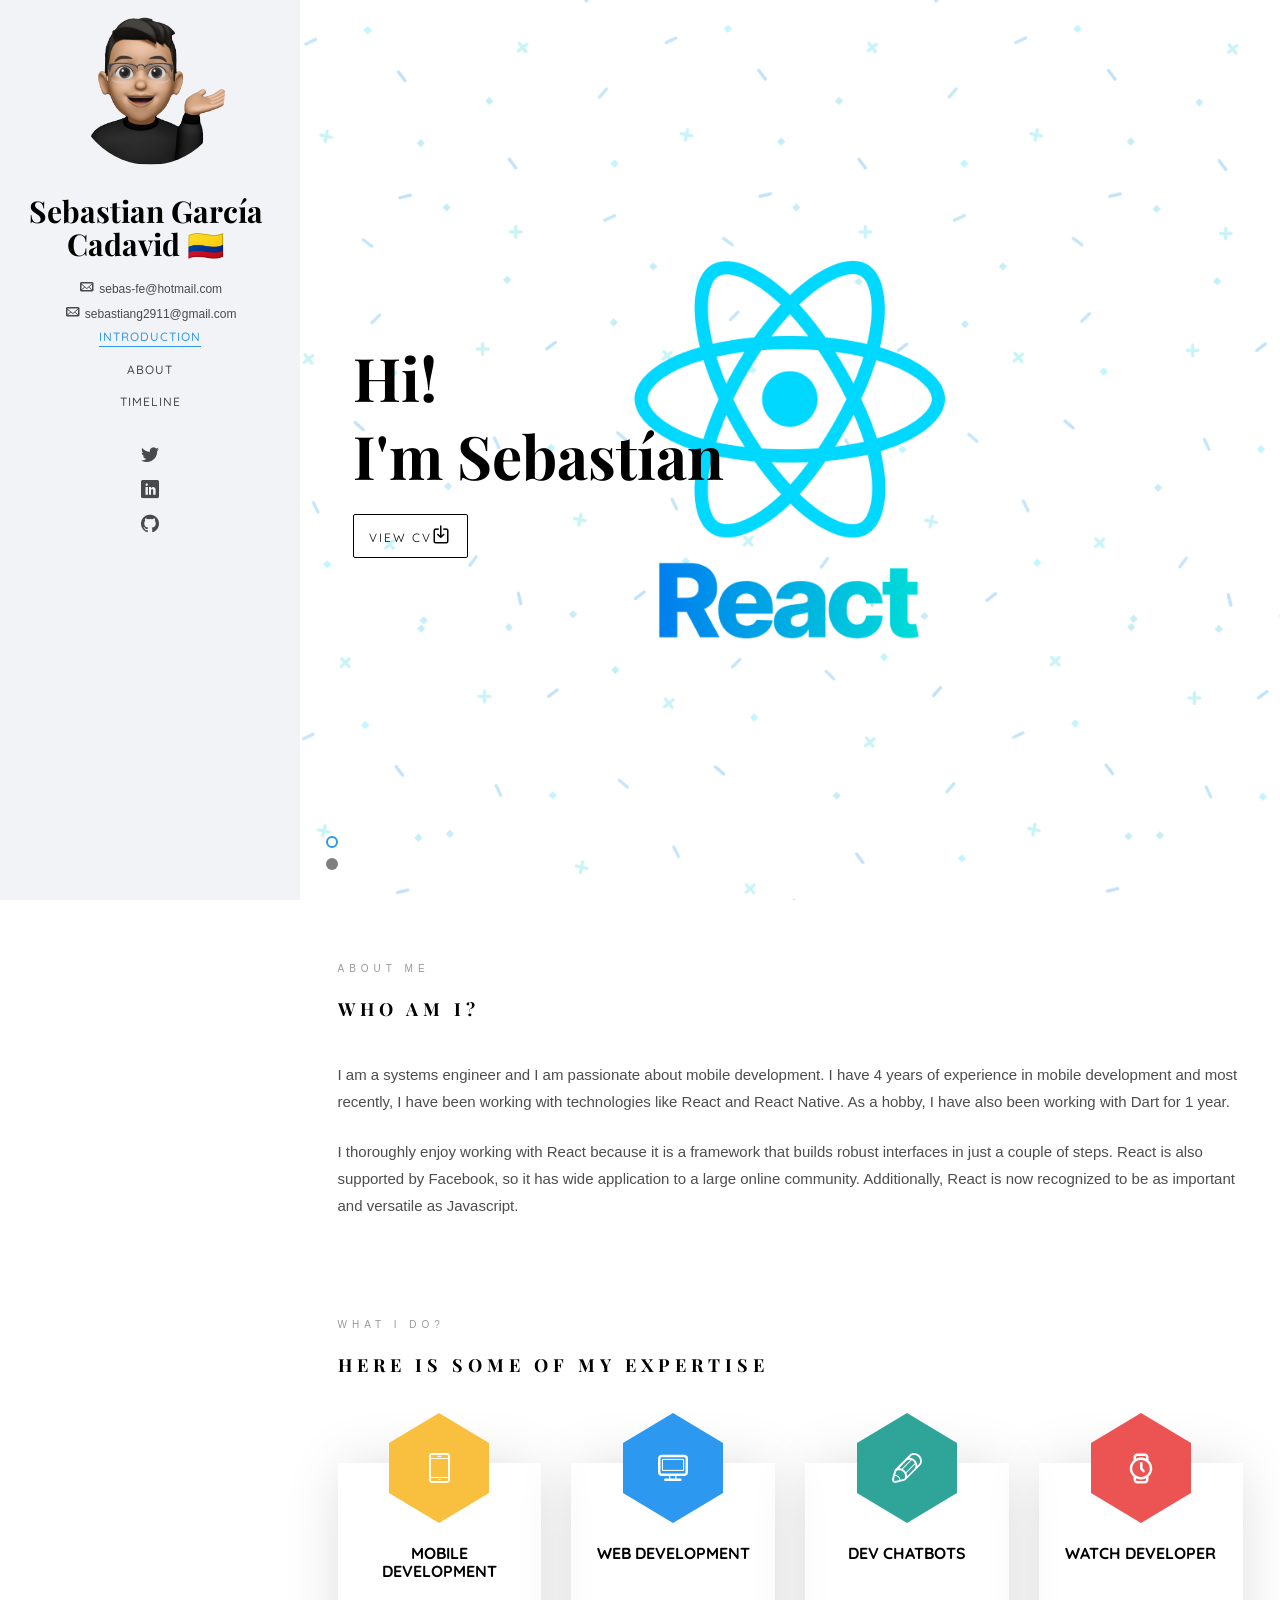
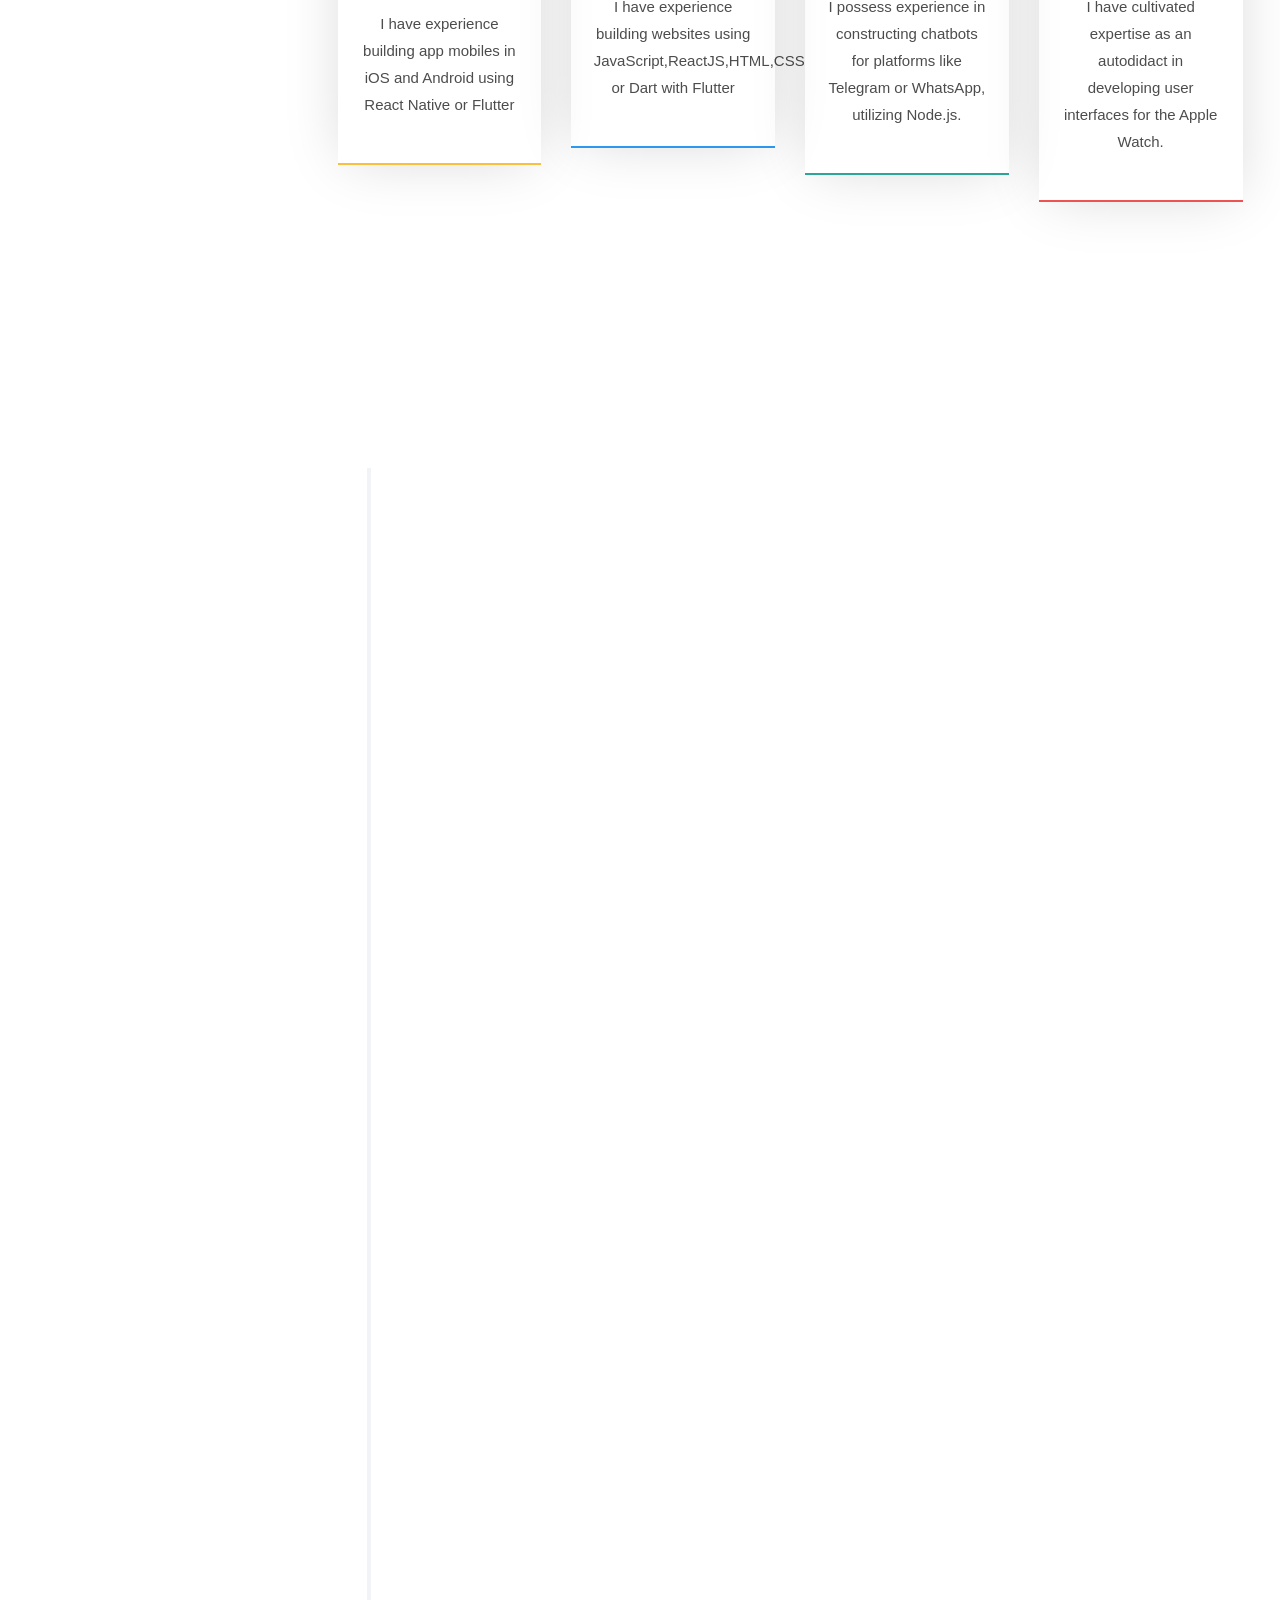
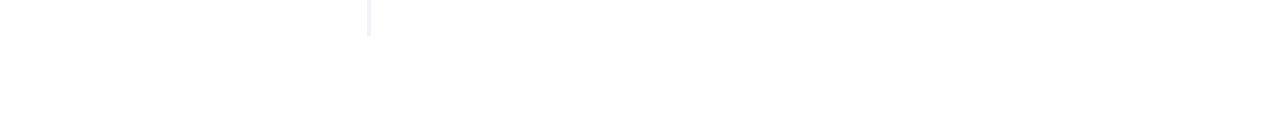
==== commit 415beb5c: "fix: update docs for deploy" ====
--- a/docs/index.html
+++ b/docs/index.html
@@ -1,13 +1,15 @@
-<!doctype html><html lang="en"><head><meta charset="utf-8"/><meta name="viewport"
-            content="width=device-width,initial-scale=1,shrink-to-fit=no"/><meta
-            name="theme-color" content="#000000"/><link rel="icon"
-            href="./favicon.ico"/><link rel="manifest"
-            href="./manifest.json"/><link
+<!doctype html><html lang="en"><head><meta charset="utf-8" /><meta
+            name="viewport"
+            content="width=device-width,initial-scale=1,shrink-to-fit=no" /><meta
+            name="theme-color" content="#000000" /><link rel="icon"
+            href="./favicon.ico" /><link rel="manifest"
+            href="./manifest.json" /><link
             href="https://fonts.googleapis.com/css?family=Quicksand:300,400,500,700"
             rel="stylesheet"><link
             href="https://fonts.googleapis.com/css?family=Playfair+Display:400,400i,700"
-            rel="stylesheet"><link rel="stylesheet" href="./css/animate.css"><link
-            rel="stylesheet" href="./css/icomoon.css"><link rel="stylesheet"
+            rel="stylesheet"><link rel="stylesheet"
+            href="./css/animate.css"><link rel="stylesheet"
+            href="./css/icomoon.css"><link rel="stylesheet"
             href="./css/bootstrap.css"><link rel="stylesheet"
             href="./css/flexslider.css"><link rel="stylesheet"
             href="./fonts/flaticon/font/flaticon.css"><link rel="stylesheet"
@@ -16,8 +18,8 @@
             href="./css/style.css"><script
             src="./js/modernizr-2.6.2.min.js"></script><!--[if lt IE 9]>
     <script src="js/respond.min.js"></script>
-    <![endif]--><title>I'm
-            Sebas</title><link href="./static/css/main.410647fc.chunk.css"
+    <![endif]--><title>I'm Sebas</title><link
+            href="./static/css/main.410647fc.chunk.css"
             rel="stylesheet"></head><body><noscript>You need to enable
             JavaScript to run this app.</noscript><div id="root"></div><script
             src="./js/jquery.min.js"></script><script
@@ -27,6 +29,5 @@
             src="./js/jquery.flexslider-min.js"></script><script
             src="./js/owl.carousel.min.js"></script><script
             src="./js/jquery.countTo.js"></script><script
-            src="./js/main.js"></script><script>!function(l){function e(e){for(var r,t,n=e[0],o=e[1],u=e[2],f=0,i=[];f<n.length;f++)t=n[f],p[t]&&i.push(p[t][0]),p[t]=0;for(r in o)Object.prototype.hasOwnProperty.call(o,r)&&(l[r]=o[r]);for(s&&s(e);i.length;)i.shift()();return c.push.apply(c,u||[]),a()}function a(){for(var e,r=0;r<c.length;r++){for(var t=c[r],n=!0,o=1;o<t.length;o++){var u=t[o];0!==p[u]&&(n=!1)}n&&(c.splice(r--,1),e=f(f.s=t[0]))}return e}var t={},p={1:0},c=[];function f(e){if(t[e])return t[e].exports;var r=t[e]={i:e,l:!1,exports:{}};return l[e].call(r.exports,r,r.exports,f),r.l=!0,r.exports}f.m=l,f.c=t,f.d=function(e,r,t){f.o(e,r)||Object.defineProperty(e,r,{enumerable:!0,get:t})},f.r=function(e){"undefined"!=typeof Symbol&&Symbol.toStringTag&&Object.defineProperty(e,Symbol.toStringTag,{value:"Module"}),Object.defineProperty(e,"__esModule",{value:!0})},f.t=function(r,e){if(1&e&&(r=f(r)),8&e)return r;if(4&e&&"object"==typeof r&&r&&r.__esModule)return r;var t=Object.create(null);if(f.r(t),Object.defineProperty(t,"default",{enumerable:!0,value:r}),2&e&&"string"!=typeof r)for(var n in r)f.d(t,n,function(e){return r[e]}.bind(null,n));return t},f.n=function(e){var r=e&&e.__esModule?function(){return e.default}:function(){return e};return f.d(r,"a",r),r},f.o=function(e,r){return Object.prototype.hasOwnProperty.call(e,r)},f.p="/me/";var r=window.webpackJsonp=window.webpackJsonp||[],n=r.push.bind(r);r.push=e,r=r.slice();for(var o=0;o<r.length;o++)e(r[o]);var s=n;a()}([])</script><script
-            src="./static/js/2.5ec21d73.chunk.js"></script><script
-            src="./static/js/main.057ec307.chunk.js"></script></body></html>+            src="./js/main.js"></script><script>!function(l){function e(e){for(var r,t,n=e[0],o=e[1],u=e[2],f=0,i=[];f<n.length;f++)t=n[f],p[t]&&i.push(p[t][0]),p[t]=0;for(r in o)Object.prototype.hasOwnProperty.call(o,r)&&(l[r]=o[r]);for(s&&s(e);i.length;)i.shift()();return c.push.apply(c,u||[]),a()}function a(){for(var e,r=0;r<c.length;r++){for(var t=c[r],n=!0,o=1;o<t.length;o++){var u=t[o];0!==p[u]&&(n=!1)}n&&(c.splice(r--,1),e=f(f.s=t[0]))}return e}var t={},p={1:0},c=[];function f(e){if(t[e])return t[e].exports;var r=t[e]={i:e,l:!1,exports:{}};return l[e].call(r.exports,r,r.exports,f),r.l=!0,r.exports}f.m=l,f.c=t,f.d=function(e,r,t){f.o(e,r)||Object.defineProperty(e,r,{enumerable:!0,get:t})},f.r=function(e){"undefined"!=typeof Symbol&&Symbol.toStringTag&&Object.defineProperty(e,Symbol.toStringTag,{value:"Module"}),Object.defineProperty(e,"__esModule",{value:!0})},f.t=function(r,e){if(1&e&&(r=f(r)),8&e)return r;if(4&e&&"object"==typeof r&&r&&r.__esModule)return r;var t=Object.create(null);if(f.r(t),Object.defineProperty(t,"default",{enumerable:!0,value:r}),2&e&&"string"!=typeof r)for(var n in r)f.d(t,n,function(e){return r[e]}.bind(null,n));return t},f.n=function(e){var r=e&&e.__esModule?function(){return e.default}:function(){return e};return f.d(r,"a",r),r},f.o=function(e,r){return Object.prototype.hasOwnProperty.call(e,r)},f.p="./";var r=window.webpackJsonp=window.webpackJsonp||[],n=r.push.bind(r);r.push=e,r=r.slice();for(var o=0;o<r.length;o++)e(r[o]);var s=n;a()}([])</script><script src="./static/js/2.5ec21d73.chunk.js"></script><script
+            src="./static/js/main.1656894b.chunk.js"></script></body></html>
